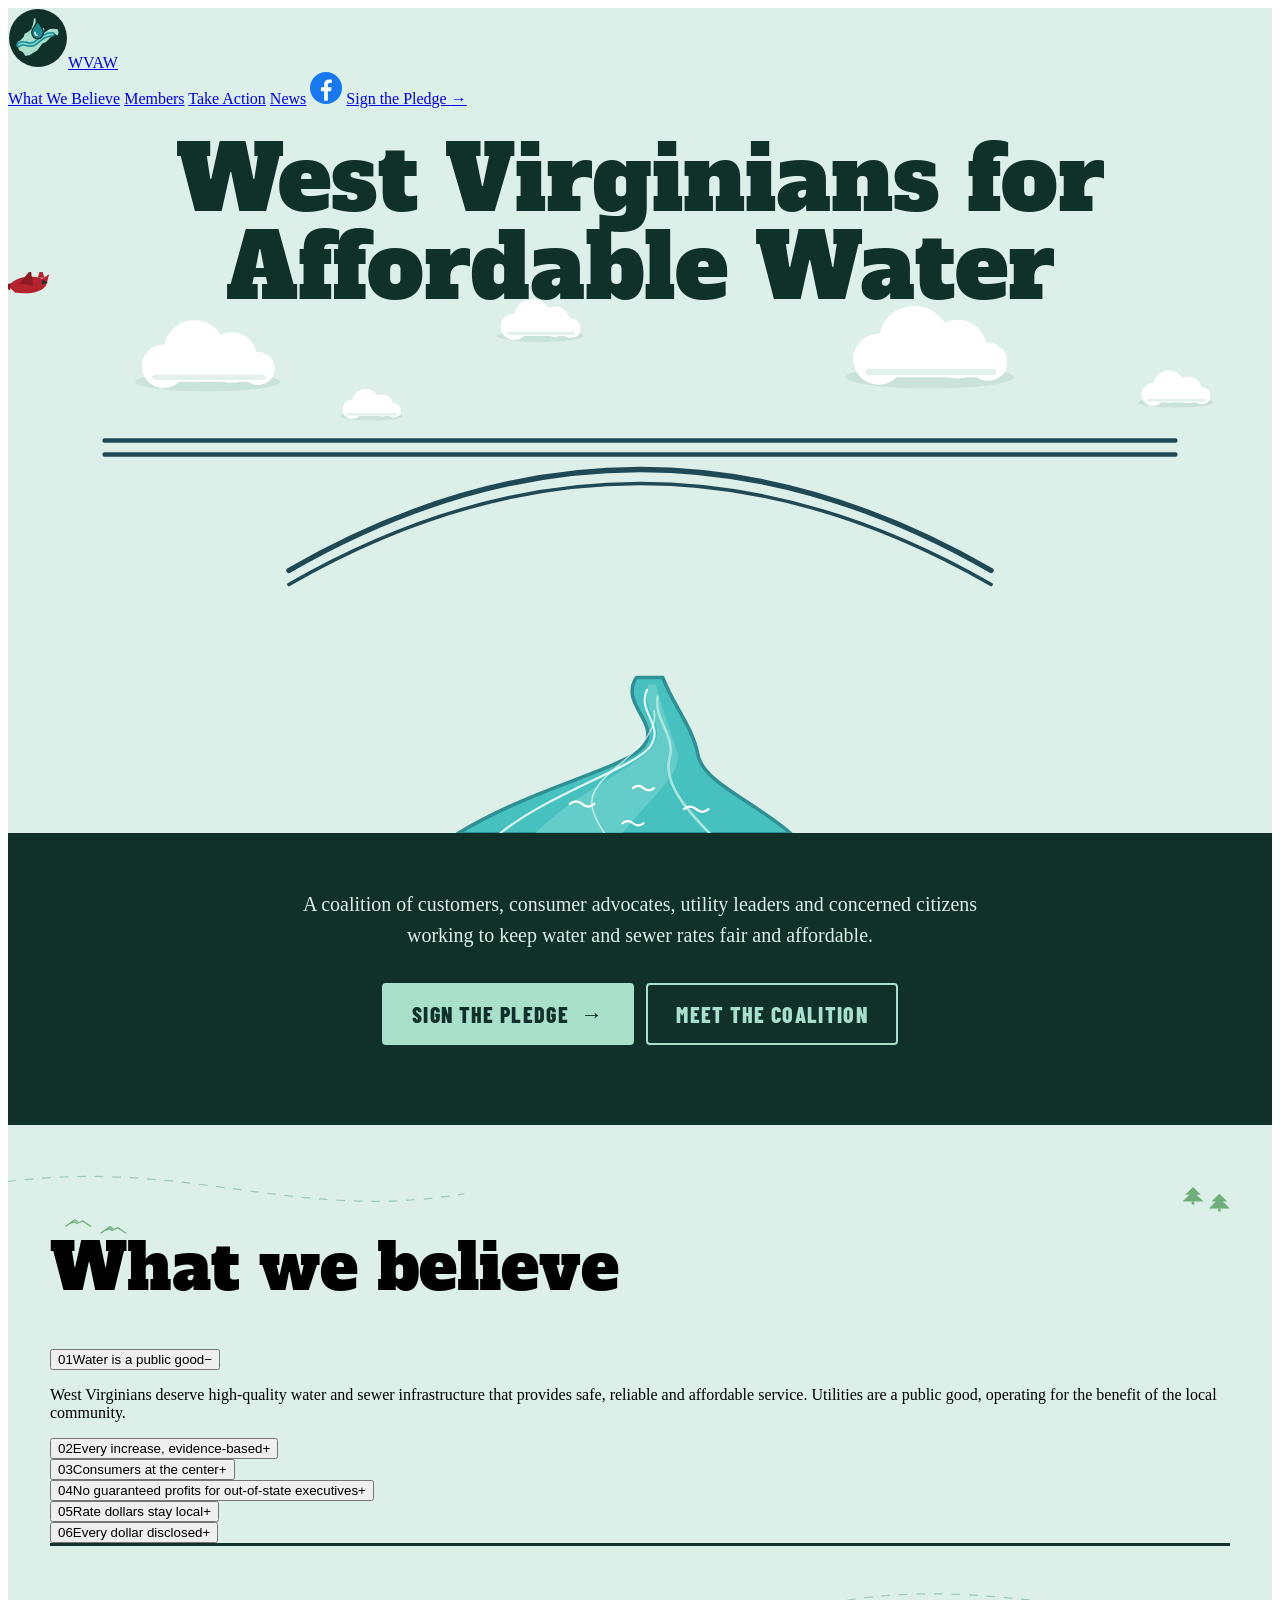
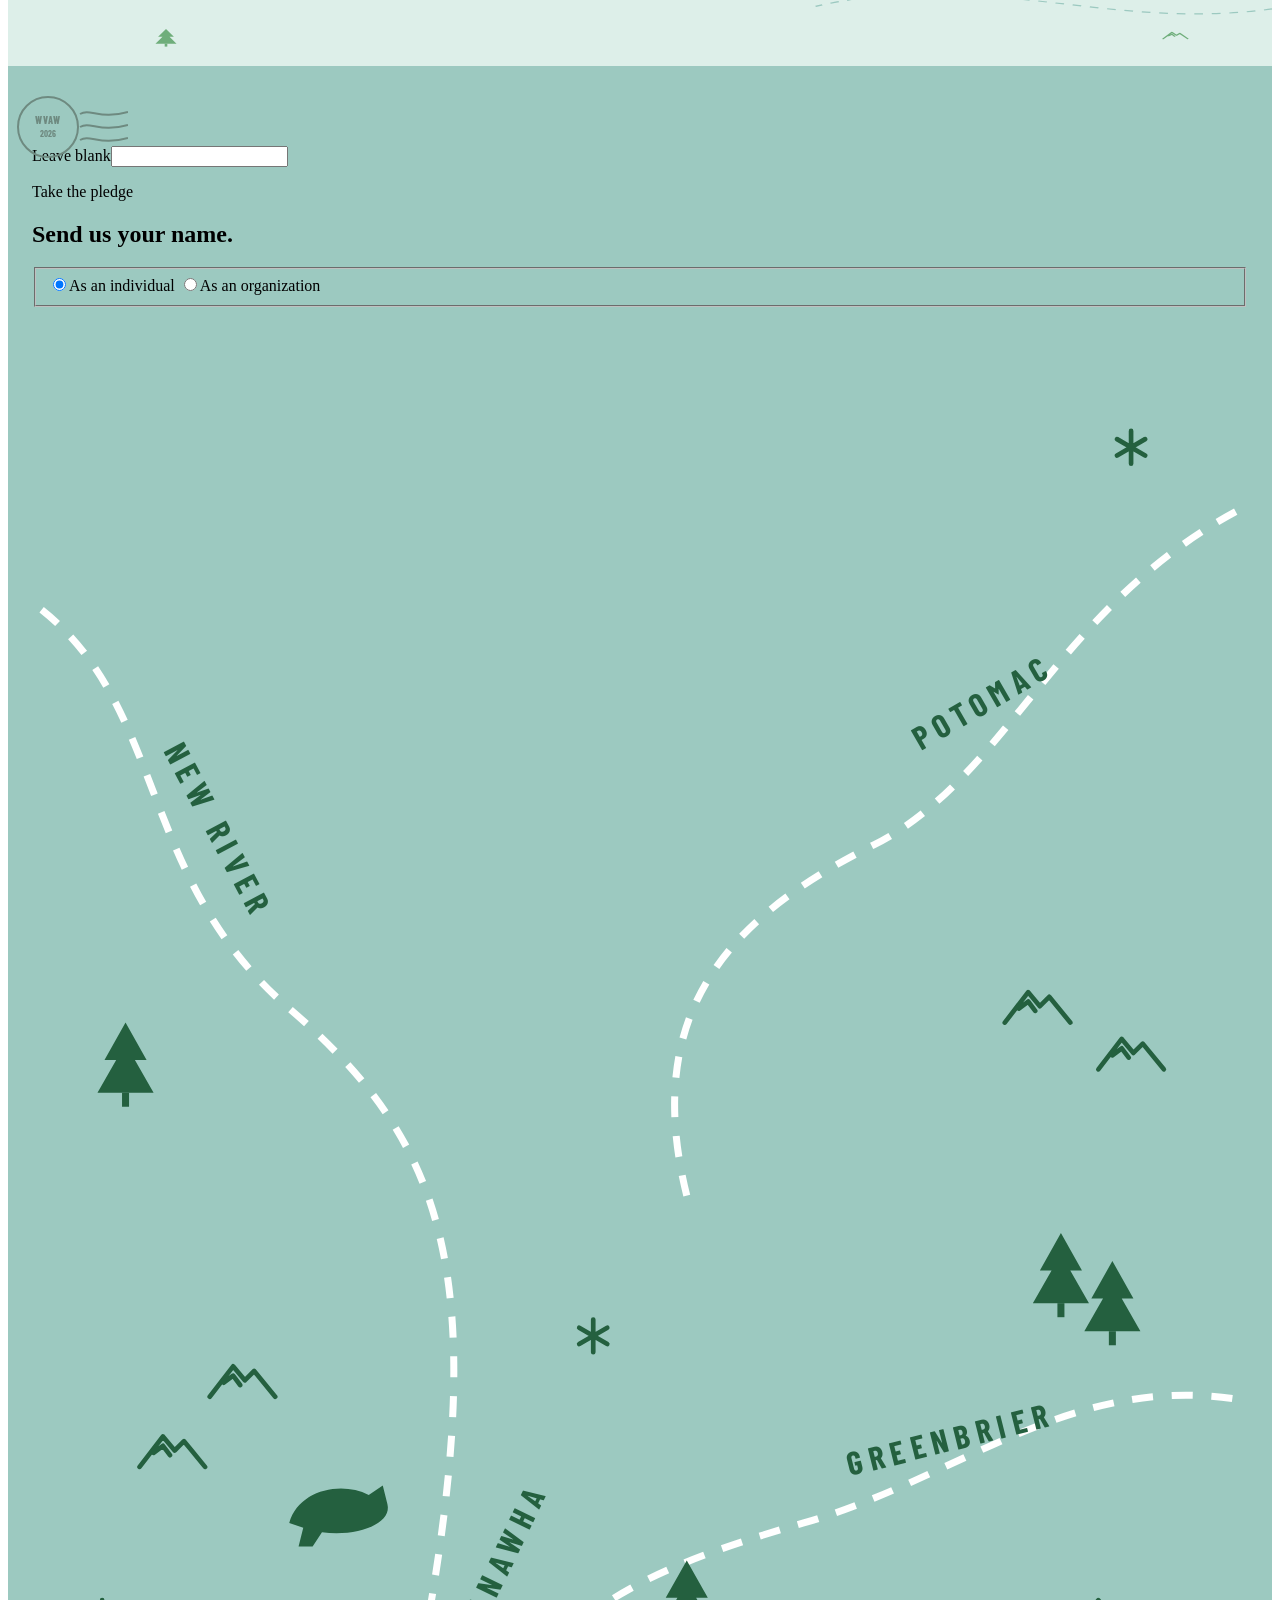
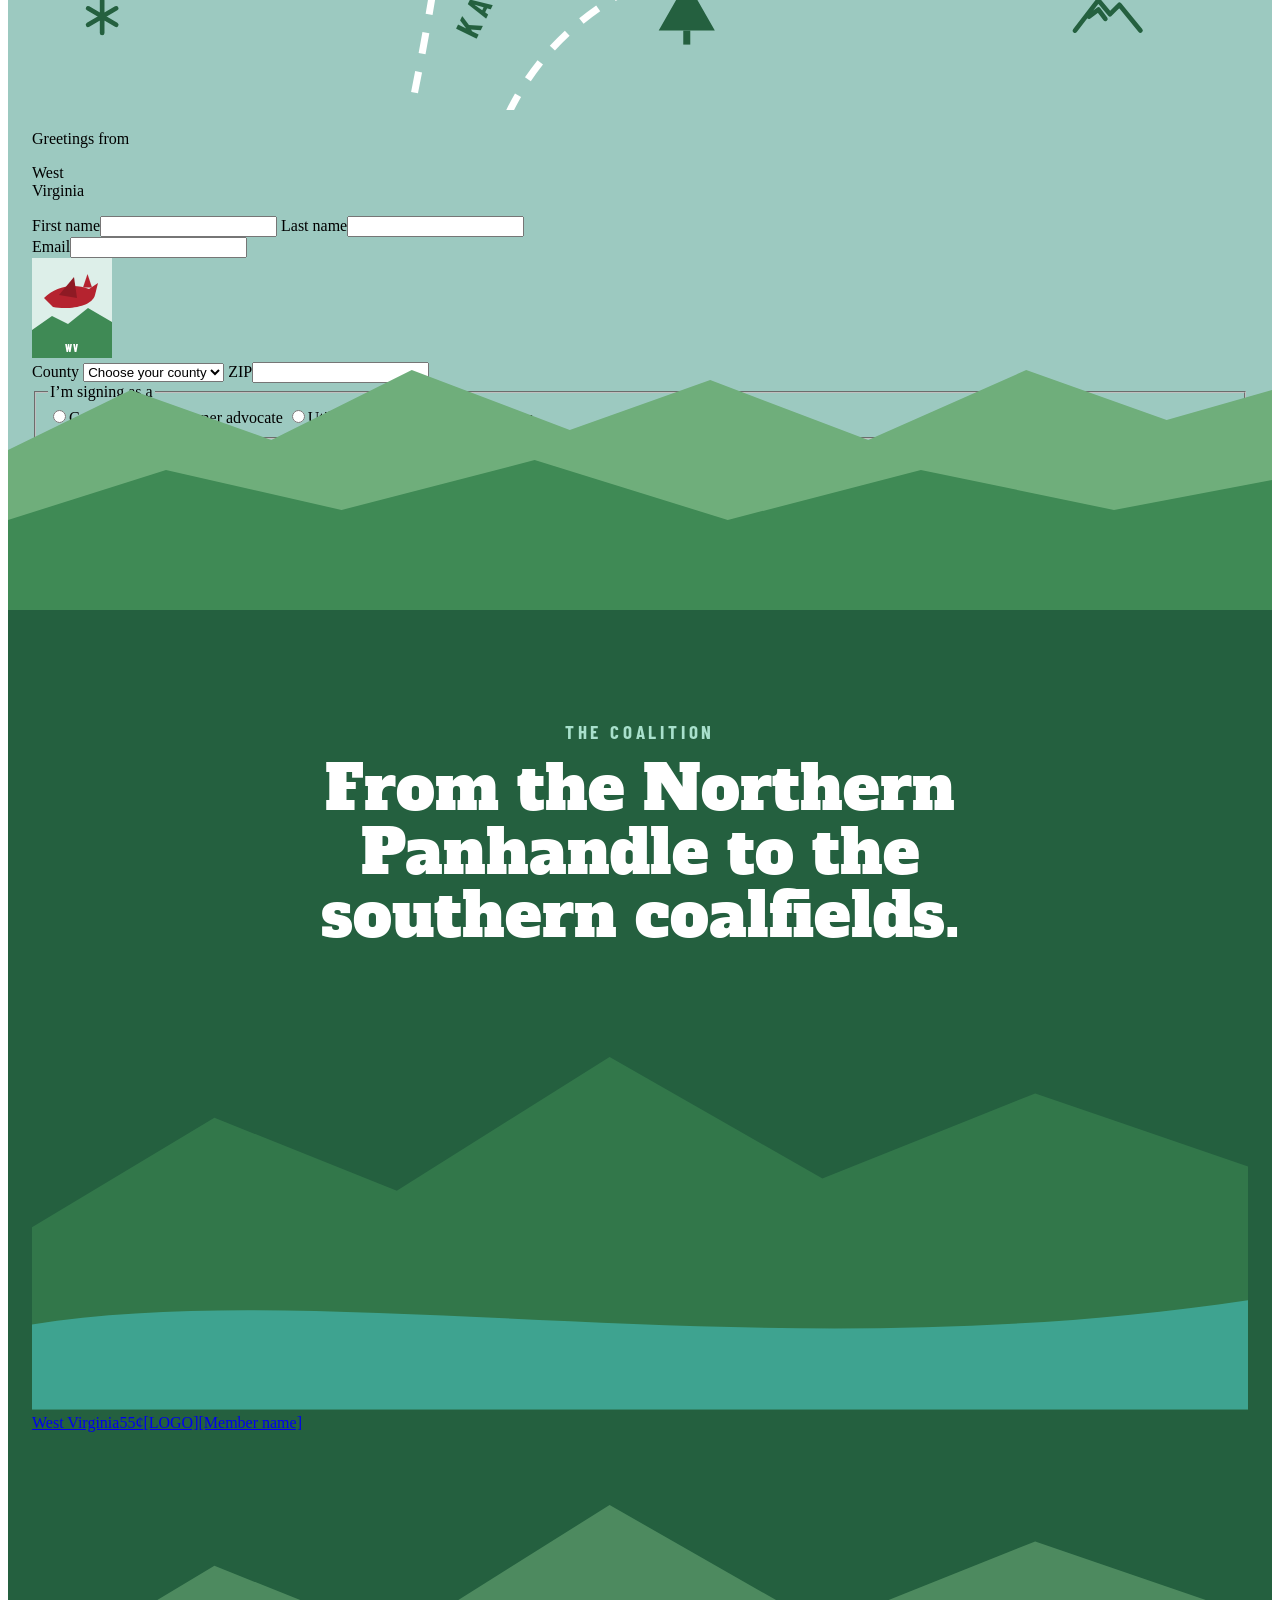
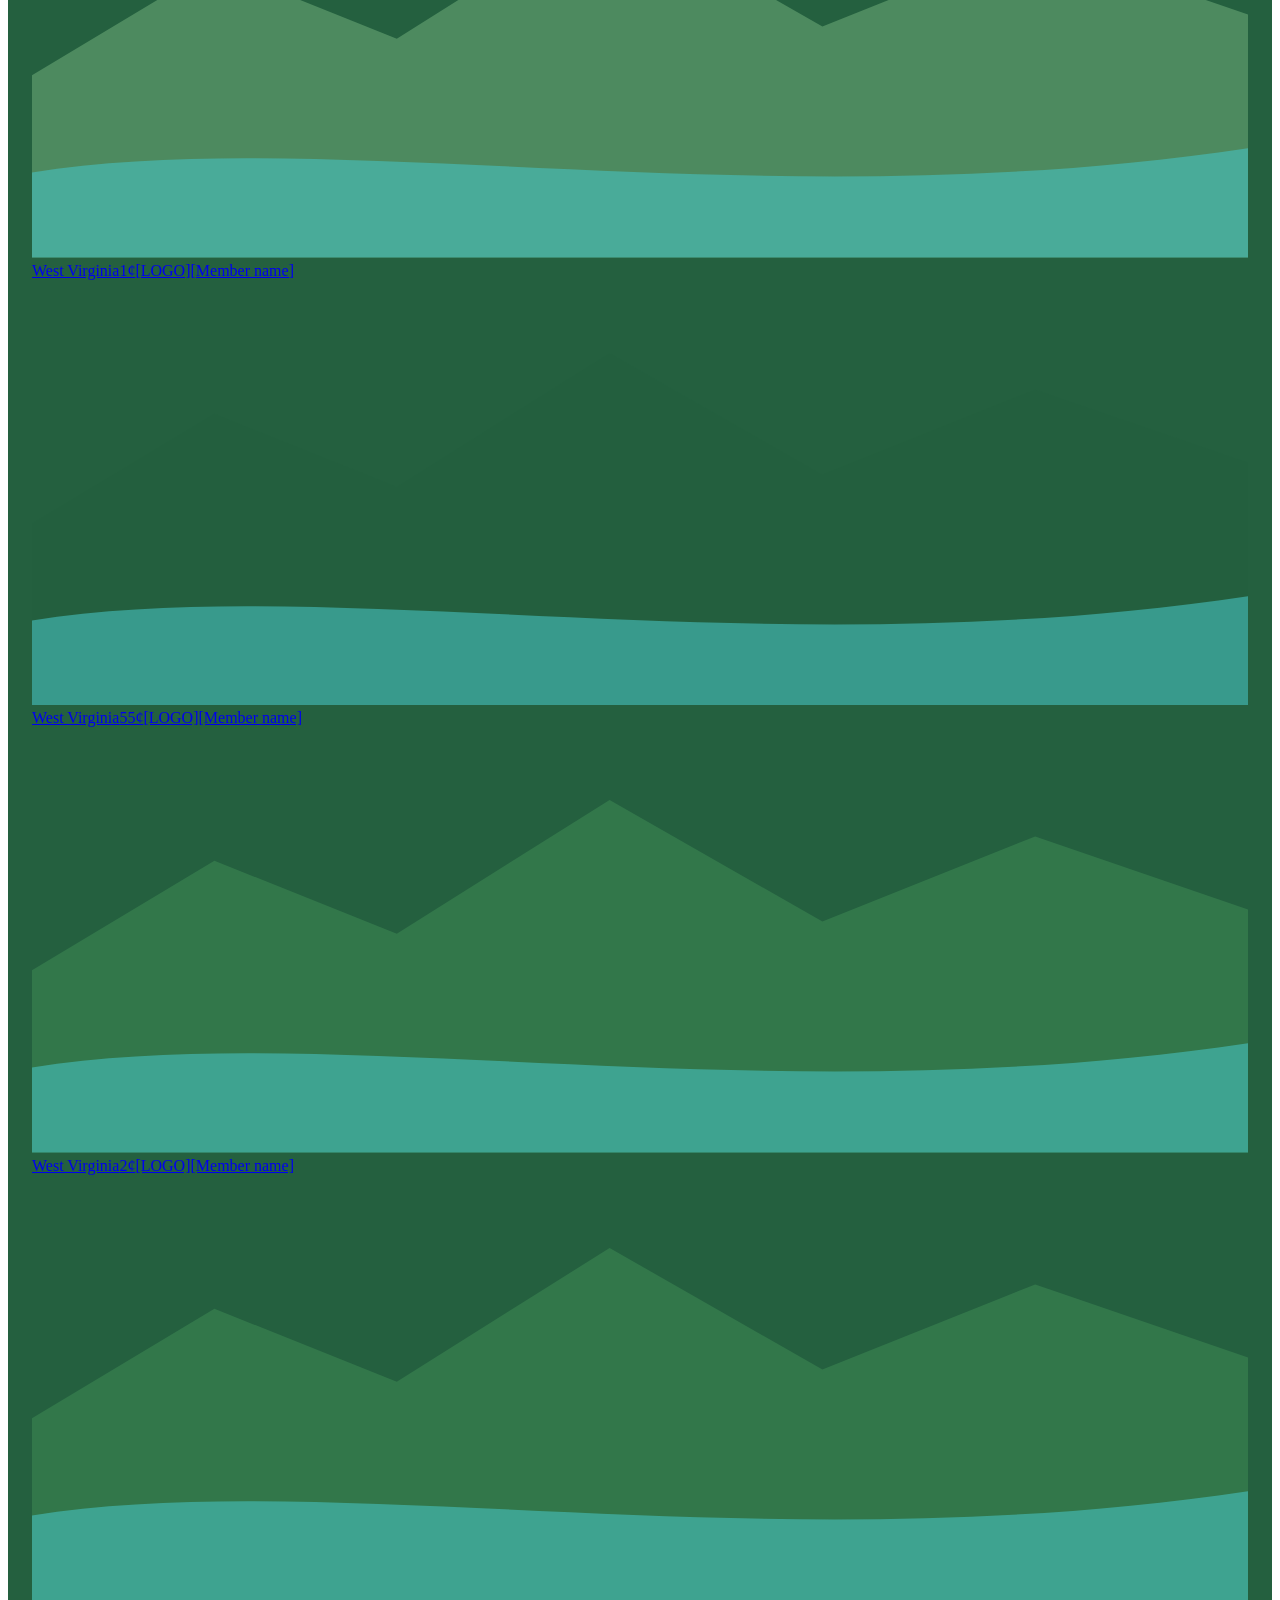
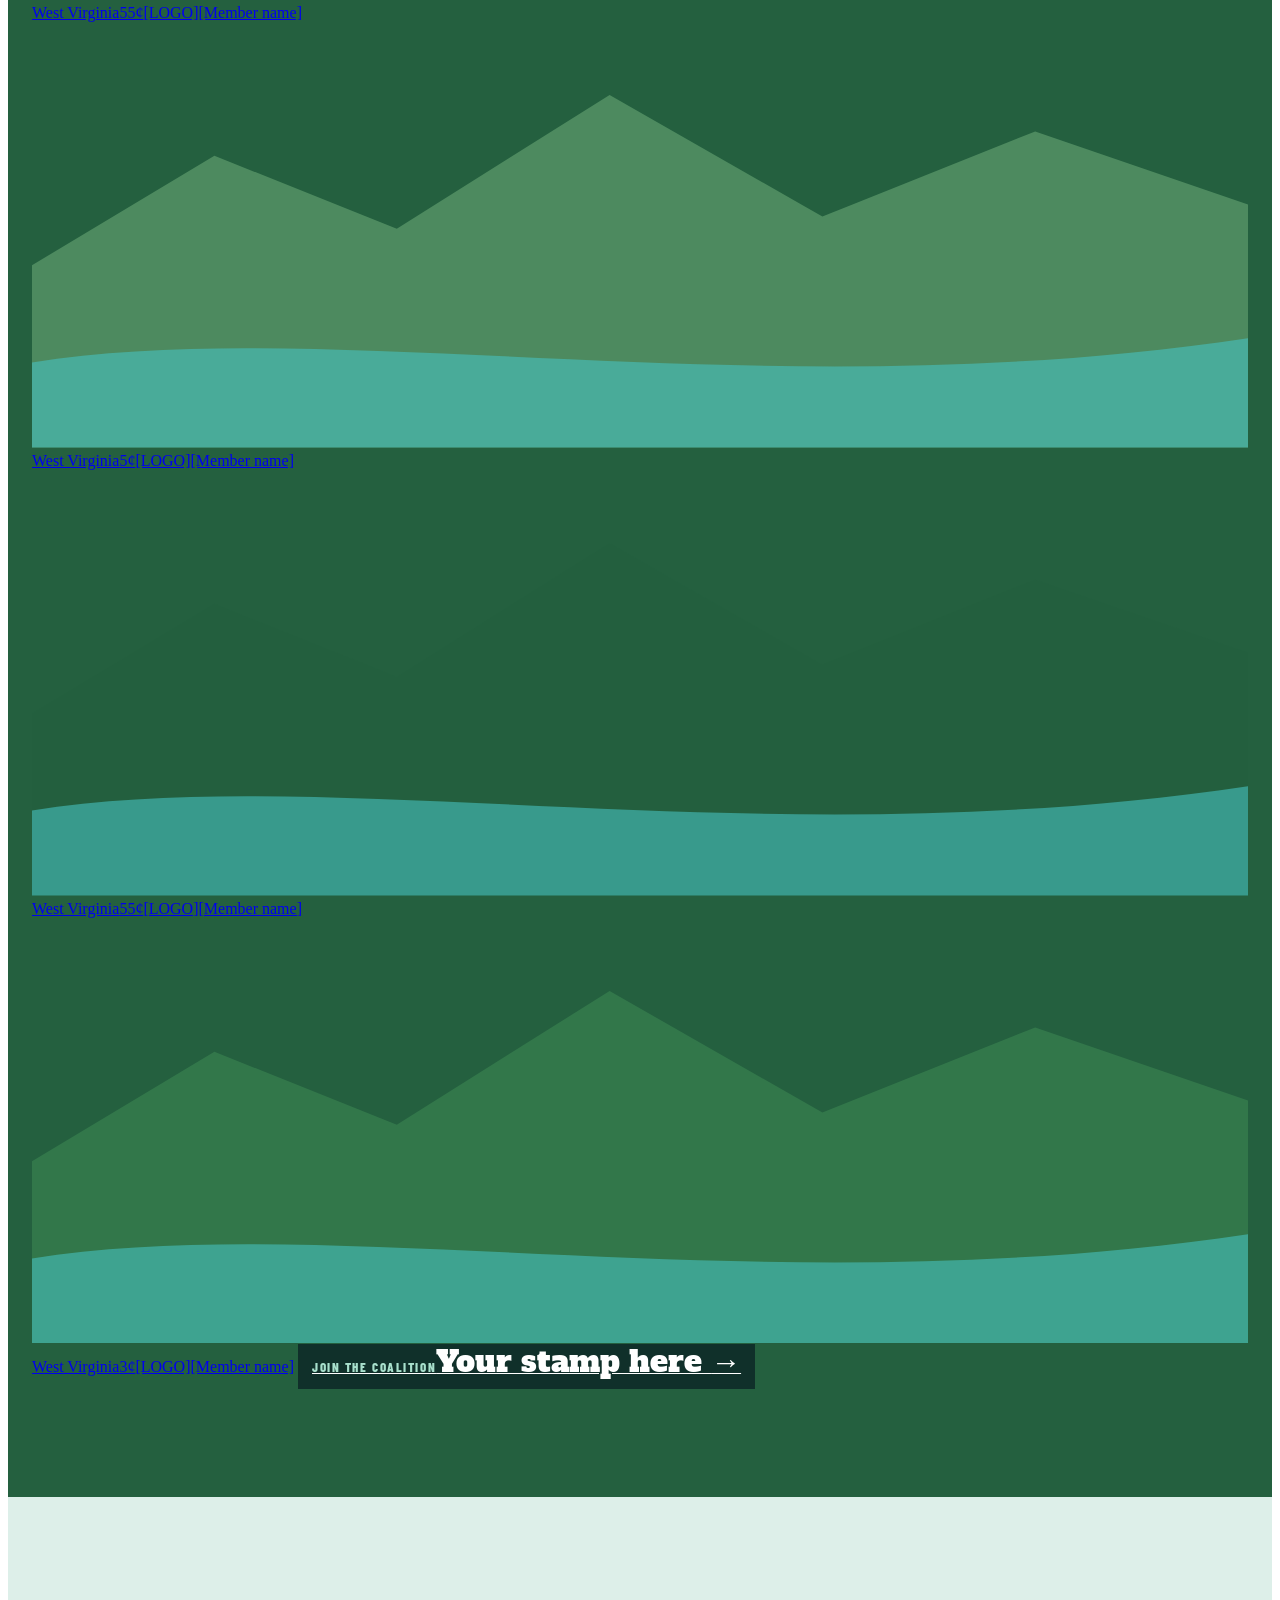
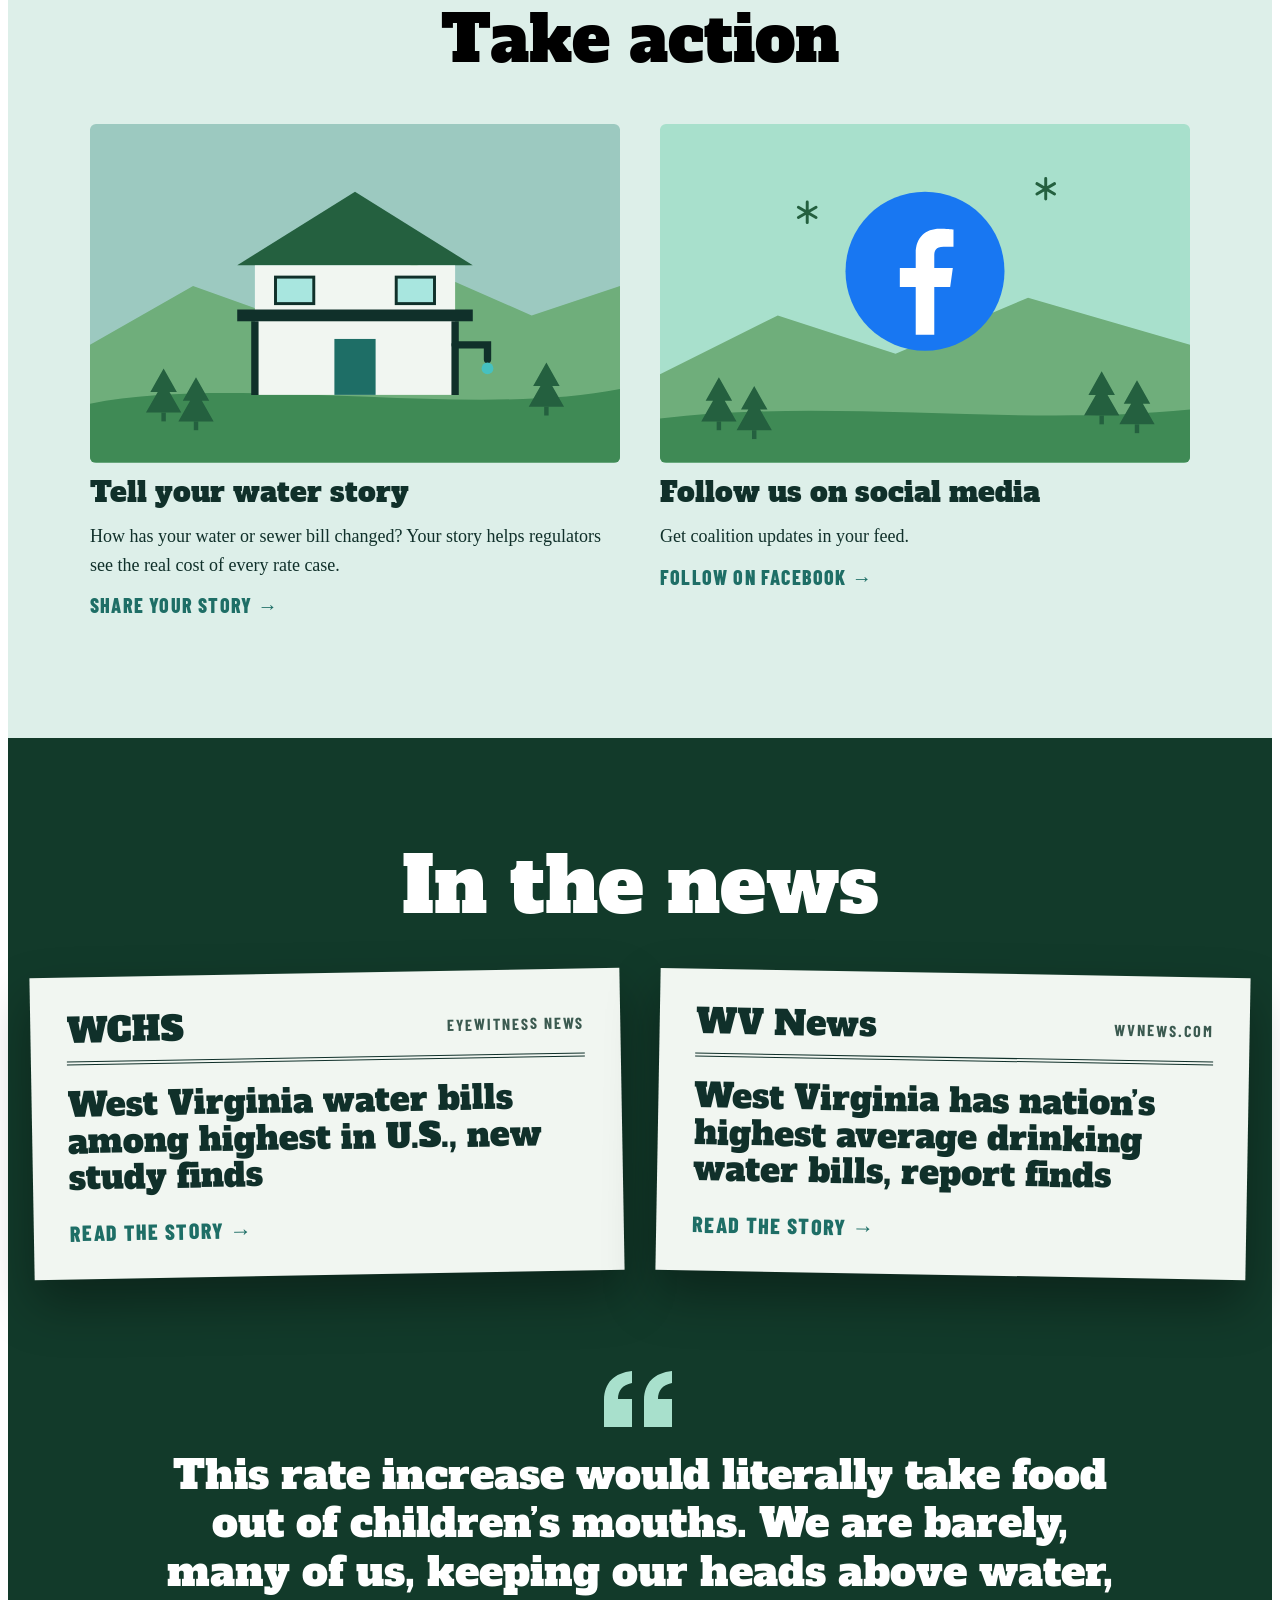
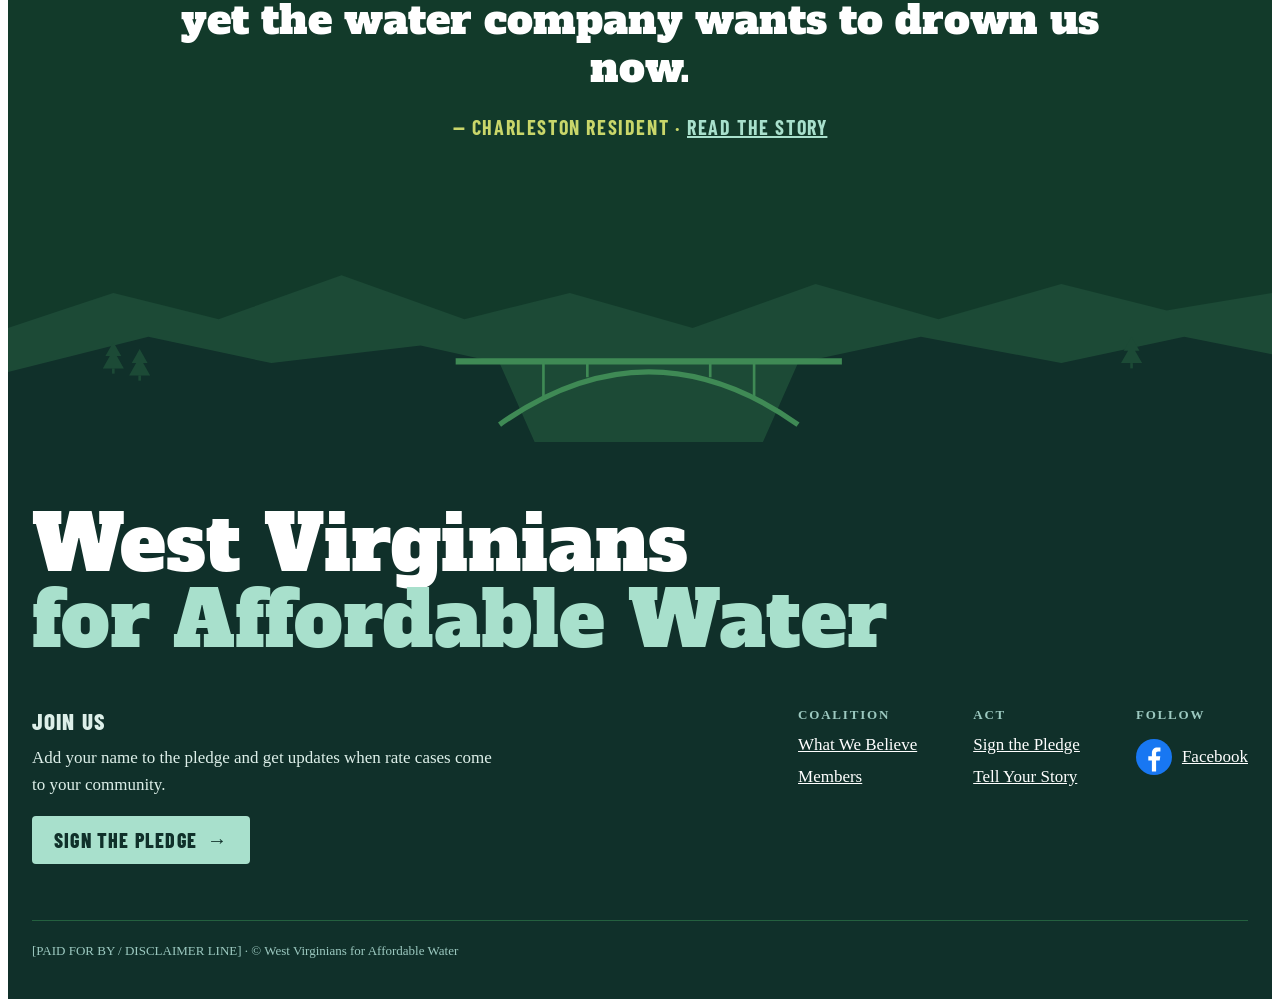
==== index.html @ 0689b42c "uploaded index file" ====
<!doctype html>
<html lang="en">
<head>
<meta charset="utf-8">
<meta name="viewport" content="width=device-width, initial-scale=1">
<title>West Virginians for Affordable Water</title>
<meta name="description" content="A coalition of customers, consumer advocates, utility leaders and concerned citizens working to keep water and sewer rates fair and affordable.">
<link rel="icon" href="favicon.svg" type="image/svg+xml">
<link rel="preconnect" href="https://fonts.googleapis.com">
<link rel="preconnect" href="https://fonts.gstatic.com" crossorigin>
<link rel="stylesheet" href="https://fonts.googleapis.com/css2?family=Alfa+Slab+One&family=Barlow+Condensed:wght@600;700;800&family=Barlow:wght@400;500;600;700&display=swap">
<link rel="stylesheet" href="styles.css">
</head>
<body>

<!-- Reusable drawings -->
<svg width="0" height="0" style="position:absolute" aria-hidden="true">
<defs>
<g id="pn"><path d="M0 -24 L-9 -8 H-4 L-12 6 H12 L4 -8 H9 Z"/><rect x="-1.5" y="6" width="3" height="6"/></g>
<path id="mt" d="M-14 6 L-4 -7 L1 -1 L5 -5 L14 6 M-8 0 L-4 -3 L-1 1" fill="none" stroke-width="2" stroke-linecap="round" stroke-linejoin="round"/>
<path id="ast" d="M0 -7 V7 M-6 -3.5 L6 3.5 M-6 3.5 L6 -3.5" fill="none" stroke-width="2" stroke-linecap="round"/>
<g id="cl"><ellipse cx="62" cy="44" rx="66" ry="9" fill="#C9E3DA"/><circle cx="22" cy="30" r="20" fill="#fff"/><circle cx="50" cy="16" r="28" fill="#fff"/><circle cx="84" cy="22" r="23" fill="#fff"/><circle cx="108" cy="32" r="15" fill="#fff"/><rect x="4" y="28" width="118" height="16" rx="8" fill="#fff"/><path d="M14 40 H112" stroke="#E3F1EC" stroke-width="5" stroke-linecap="round"/></g>
<path id="wv" d="M31.9 0.8 L33.1 0.4 L33.1 18.8 L49.3 18.8 L49.3 29 L60.3 21.2 L66.8 20.4 L74.9 21.2 L76.6 26.8 L74.9 30.6 L67 25.2 L66 29.8 L58.7 38 L53.1 43.6 L46.6 46.2 L41.2 53.4 L36.5 59.6 L27.8 64.6 L22.2 68.4 L15.1 69.2 L10.6 62.4 L3.9 59.6 L0.5 49.8 L0.9 44.8 L7 41.2 L13.2 34.6 L14 29.6 L19.9 26.2 L27.5 20.8 L28.4 16.2 L30.8 9.6 Z"/>
<g id="fb"><circle cx="12" cy="12" r="12" fill="#1877F2"/><path d="M13.4 21.6v-7.2h2.4l.4-2.9h-2.8V9.7c0-.8.2-1.4 1.4-1.4h1.5V5.7c-.3 0-1.1-.1-2.1-.1-2.1 0-3.6 1.3-3.6 3.7v2.2H8.2v2.9h2.4v7.2z" fill="#fff"/></g>
<g id="logo"><circle cx="30" cy="30" r="29" fill="#10302A"/><g transform="translate(9.5 10.5) scale(0.53)"><use href="#wv" fill="#A8E0CC" stroke="#A8E0CC" stroke-width="2" stroke-linejoin="round"/><path d="M2 50 C 12 40, 22 56, 34 46 S 52 30, 66 30" fill="none" stroke="#1E8C93" stroke-width="9" stroke-linecap="round"/><path d="M2 50 C 12 40, 22 56, 34 46 S 52 30, 66 30" fill="none" stroke="#7FD6D1" stroke-width="3" stroke-linecap="round"/><path d="M38 6 C 38 6, 27 20, 27 27 a11 11 0 0 0 22 0 C 49 20, 38 6, 38 6 Z" fill="#1E8C93" stroke="#10302A" stroke-width="2.5"/><path d="M33 26 a5 5 0 0 0 4 6" fill="none" stroke="#fff" stroke-width="2.5" stroke-linecap="round"/></g></g>
</defs>
</svg>

<!-- NAV -->
<header style="background:#DDEFE9">
<div class="site-nav">
<a href="#top" class="brand"><svg width="60" height="60" viewBox="0 0 60 60" aria-hidden="true"><use href="#logo"/></svg><span>WVAW</span></a>
<nav aria-label="Main">
<a href="#principles">What We Believe</a>
<a href="#members">Members</a>
<a href="#action">Take Action</a>
<a href="#news">News</a>
<a href="https://www.facebook.com/YOUR-PAGE" target="_blank" rel="noopener" class="btn" aria-label="WVAW on Facebook" style="min-width:44px;justify-content:center"><svg width="32" height="32" viewBox="0 0 24 24" aria-hidden="true"><use href="#fb"/></svg></a>
<a href="#pledge" class="btn cta">Sign the Pledge <span class="arrow" aria-hidden="true">→</span></a>
</nav>
</div>
</header>

<main>
<!-- HERO -->
<section id="top" style="position:relative;overflow:hidden;background:#DDEFE9">
<div style="position:relative;z-index:2;padding:28px 24px 0;text-align:center">
<h1 style="margin:0 auto;font-family:'Alfa Slab One',serif;font-weight:400;font-size:clamp(44px,7vw,112px);line-height:.98;color:#10302A;max-width:1220px">
<span class="mask"><span>West Virginians</span></span>
<span class="mask l2"><span>for Affordable Water</span></span>
</h1>
</div>
<svg id="hero-art" style="display:block;width:100%;height:auto;margin-top:-40px" viewBox="0 0 1440 640" preserveAspectRatio="xMidYMax slice" aria-hidden="true">
<g class="cloud"><use href="#cl" transform="translate(150 70) scale(1.25)"/><use href="#cl" transform="translate(560 40) scale(.75)"/></g>
<g class="cloud2"><use href="#cl" transform="translate(960 56) scale(1.45)"/><use href="#cl" transform="translate(1290 120) scale(.65)"/><use href="#cl" transform="translate(380 140) scale(.55)"/></g>
<g class="drift"><path data-path="ridgeFar1" fill="#BFDDD4"/></g>
<g class="drift2"><path data-path="ridgeFar2" fill="#9CC9C0"/><path data-path="treesFar" fill="#84B5A5"/></g>
<g fill="none" stroke="#1F4A55" stroke-linecap="round" stroke-linejoin="round">
<path class="bridge" pathLength="1" data-path="piers" stroke-width="7"/>
<path class="bridge" pathLength="1" d="M320 340 Q720 110 1120 340" stroke-width="6"/>
<path class="bridge" pathLength="1" d="M320 356 Q720 126 1120 356" stroke-width="4"/>
<path class="bridge" pathLength="1" data-path="lattice" stroke-width="2.5"/>
<path class="bridge" pathLength="1" data-path="verticals" stroke-width="3.5"/>
<path class="bridge" pathLength="1" d="M110 192 H1330 M110 208 H1330" stroke-width="5"/>
<path class="bridge" pathLength="1" data-path="deckTruss" stroke-width="2"/>
</g>
<path data-path="leftSun" fill="#A9C25A"/><path data-path="rightSun" fill="#A9C25A"/>
<path data-path="leftMid" fill="#6FAE7B"/><path data-path="rightMid" fill="#6FAE7B"/>
<path data-path="treesMid" fill="#4E9161"/>
<path d="M716 462 C 696 492, 744 514, 724 540 S 600 586, 512 640 L 892 640 C 852 604, 792 582, 786 550 S 758 494, 746 462 Z" fill="#46C1C0" stroke="#2E8F94" stroke-width="4" stroke-linejoin="round"/>
<path d="M730 470 C 718 494, 750 514, 736 538 S 650 590, 600 640 L 700 640 C 730 600, 770 572, 762 546 S 744 494, 738 470 Z" fill="#7FD6D1" opacity=".55"/>
<path class="flowline" pathLength="1" d="M728 476 C 716 500, 748 516, 732 540 S 620 592, 560 640" fill="none" stroke="#fff" stroke-width="2.5" stroke-linecap="round" opacity=".85"/>
<path class="flowline" pathLength="1" d="M740 484 C 736 510, 760 528, 754 552 S 760 600, 800 640" fill="none" stroke="#A8E6DF" stroke-width="3" stroke-linecap="round"/>
<path class="flowline" pathLength="1" d="M736 500 C 742 530, 700 556, 680 576 S 660 610, 680 640" fill="none" stroke="#fff" stroke-width="1.8" stroke-linecap="round" opacity=".6"/>
<path d="M640 606 q 7 -6 14 0 q 7 6 14 0 M712 588 q 6 -5 12 0 q 6 5 12 0 M770 612 q 7 -6 14 0 q 7 6 14 0 M700 628 q 6 -5 12 0 q 6 5 12 0" fill="none" stroke="#fff" stroke-width="2.5" stroke-linecap="round"/>
<path data-path="leftNear" fill="#3F8A55"/><path data-path="rightNear" fill="#3F8A55"/>
<path data-path="treesNear" fill="#2B6B45"/>
<path data-path="ledgeL" fill="#24603F"/><path data-path="ledgeR" fill="#24603F"/>
<path data-path="treesLedge" fill="#173F2C"/>
<g class="fly"><g transform="scale(1.3)">
<path d="M0 12 C 8 4, 20 2, 30 6 L36 2 L34 10 C 32 18, 16 20, 6 18 Z" fill="#B5232F"/>
<path d="M26 5 L29 -4 L32 5 Z" fill="#B5232F"/>
<path d="M30 7 L35 9 L30 11 Z" fill="#10302A"/>
<path d="M-8 12 L2 10 L2 16 Z" fill="#8E1A24"/>
<path class="flap" d="M10 10 L20 -2 L22 12 Z" fill="#8E1A24"/>
</g></g>
</svg>
<div style="background:#10302A;color:#DDEFE9;padding:56px 24px 80px">
<div style="max-width:1320px;margin:0 auto;text-align:center">
<p class="fade f2" style="margin:0 auto;font-size:20px;line-height:1.55;max-width:680px">A coalition of customers, consumer advocates, utility leaders and concerned citizens working to keep water and sewer rates fair and affordable.</p>
<div class="fade f3" style="margin-top:32px;display:flex;flex-wrap:wrap;gap:12px;justify-content:center">
<a href="#pledge" class="btn" style="background:#A8E0CC;color:#10302A;text-decoration:none;padding:0 30px;min-height:58px;display:inline-flex;align-items:center;gap:12px;border-radius:4px;font-family:'Barlow Condensed',sans-serif;font-weight:800;font-size:22px;text-transform:uppercase;letter-spacing:.06em">Sign the pledge <span class="arrow" aria-hidden="true">→</span></a>
<a href="#members" class="btn" style="border:2px solid #A8E0CC;color:#A8E0CC;text-decoration:none;padding:0 28px;min-height:58px;display:inline-flex;align-items:center;border-radius:4px;font-family:'Barlow Condensed',sans-serif;font-weight:800;font-size:22px;text-transform:uppercase;letter-spacing:.06em">Meet the coalition</a>
</div>
</div>
</div>
</section>

<!-- WHAT WE BELIEVE -->
<section id="principles" style="position:relative;overflow:hidden;background:#DDEFE9;padding:110px 24px 120px">
<svg style="position:absolute;inset:0;width:100%;height:100%;pointer-events:none" viewBox="0 0 1440 1100" preserveAspectRatio="none" aria-hidden="true">
<path d="M-20 120 C 200 60, 320 200, 520 140" fill="none" stroke="#9CC9C0" stroke-width="2.5" stroke-dasharray="10 10"/>
<path d="M1460 980 C 1260 1040, 1120 900, 920 980" fill="none" stroke="#9CC9C0" stroke-width="2.5" stroke-dasharray="10 10"/>
<use href="#mt" x="80" y="200" stroke="#6FAE7B"/><use href="#mt" x="120" y="214" stroke="#6FAE7B"/><use href="#pn" x="1350" y="150" fill="#6FAE7B"/><use href="#pn" x="1380" y="164" fill="#6FAE7B"/><use href="#mt" x="1330" y="1040" stroke="#6FAE7B"/><use href="#pn" x="180" y="1050" fill="#6FAE7B"/>
</svg>
<div style="position:relative;max-width:1180px;margin:0 auto">
<h2 style="margin:0 0 48px;font-family:'Alfa Slab One',serif;font-weight:400;font-size:clamp(40px,5vw,72px);line-height:1.02">What we believe</h2>
<div style="border-bottom:3px solid #10302A">
<div class="pr-row"><button type="button" class="row pr-btn" aria-expanded="true" aria-controls="pr1"><span class="pr-n">01</span><span class="pr-title">Water is a public good</span><span class="pr-sign" aria-hidden="true">−</span></button>
<div class="pr-body panel" id="pr1"><p>West Virginians deserve high-quality water and sewer infrastructure that provides safe, reliable and affordable service. Utilities are a public good, operating for the benefit of the local community.</p></div></div>
<div class="pr-row"><button type="button" class="row pr-btn" aria-expanded="false" aria-controls="pr2"><span class="pr-n">02</span><span class="pr-title">Every increase, evidence-based</span><span class="pr-sign" aria-hidden="true">+</span></button>
<div class="pr-body panel" id="pr2" hidden><p>Rates for water and sewer services must rise over time to allow for infrastructure investment and operational cost increases. Every rate increase should be evidence-based, balancing the need of the utility with the financial burden it places on the consumer.</p></div></div>
<div class="pr-row"><button type="button" class="row pr-btn" aria-expanded="false" aria-controls="pr3"><span class="pr-n">03</span><span class="pr-title">Consumers at the center</span><span class="pr-sign" aria-hidden="true">+</span></button>
<div class="pr-body panel" id="pr3" hidden><p>When rates are set with the consumer in mind, rates are fair even as they increase. Every rate adjustment should center on the immediate cost and long-term benefit to the consumer.</p></div></div>
<div class="pr-row"><button type="button" class="row pr-btn" aria-expanded="false" aria-controls="pr4"><span class="pr-n">04</span><span class="pr-title">No guaranteed profits for out-of-state executives</span><span class="pr-sign" aria-hidden="true">+</span></button>
<div class="pr-body panel" id="pr4" hidden><p>When consumer rates are set based on a guaranteed profit margin for private industry, every West Virginian pays the price. Customers already stretching to pay their water and sewer bills should not be asked to line the pockets of out-of-state corporate executives.</p></div></div>
<div class="pr-row"><button type="button" class="row pr-btn" aria-expanded="false" aria-controls="pr5"><span class="pr-n">05</span><span class="pr-title">Rate dollars stay local</span><span class="pr-sign" aria-hidden="true">+</span></button>
<div class="pr-body panel" id="pr5" hidden><p>We believe that rate payers should benefit directly every time their rates increase. Rate increases should be spent in the local community, where customers can see exactly how their money is being used.</p></div></div>
<div class="pr-row"><button type="button" class="row pr-btn" aria-expanded="false" aria-controls="pr6"><span class="pr-n">06</span><span class="pr-title">Every dollar disclosed</span><span class="pr-sign" aria-hidden="true">+</span></button>
<div class="pr-body panel" id="pr6" hidden><p>Utilities should disclose where and how their rate increases are being spent clearly and transparently so rate payers know where their money is going. Customers deserve to know how every dollar they pay in rates is being spent.</p></div></div>
</div>
</div>
</section>

<!-- PLEDGE: postcard form → Jotform 262956153235056 -->
<section id="pledge" style="position:relative;overflow:hidden;background:#9CC9C0;padding:80px 24px 130px">
<svg style="position:absolute;left:0;bottom:0;width:100%;height:300px" viewBox="0 0 1440 300" preserveAspectRatio="none" aria-hidden="true"><path d="M0 140 L140 80 L300 130 L460 60 L640 120 L800 70 L980 130 L1160 60 L1320 110 L1440 80 V300 H0 Z" fill="#6FAE7B"/><path d="M0 210 L180 160 L380 200 L600 150 L820 210 L1040 160 L1260 200 L1440 170 V300 H0 Z" fill="#3F8A55"/></svg>
<form class="wvaw-pledge" id="wvaw-pledge" action="https://submit.jotform.com/submit/262956153235056" method="post" enctype="multipart/form-data" accept-charset="utf-8" autocomplete="on">
  <input type="hidden" name="formID" value="262956153235056">
  <input type="hidden" name="simple_spc" value="262956153235056-262956153235056">
  <input type="hidden" name="submitSource" value="form">
  <input type="hidden" name="q16_q16_textbox14" value="website-postcard">
  <input type="hidden" name="q17_q17_dropdown15" value="Pending">
  <div class="hp" aria-hidden="true"><label>Leave blank<input type="text" name="website" value="" tabindex="-1" autocomplete="off"></label></div>

  <div class="wv-head">
    <p class="wv-eyebrow">Take the pledge</p>
    <h2>Send us your name.</h2>
    <fieldset class="wv-tabs" aria-label="Who is signing">
      <input type="radio" id="wv-t-ind" name="q2_q2_radio0" value="Individual" checked><label for="wv-t-ind">As an individual</label>
      <input type="radio" id="wv-t-org" name="q2_q2_radio0" value="Organization"><label for="wv-t-org">As an organization</label>
    </fieldset>
  </div>

  <div class="wv-card">
    <div class="wv-front" aria-hidden="true">
      <svg viewBox="0 0 520 600" preserveAspectRatio="xMidYMid slice">
        <g fill="none" stroke="#fff" stroke-width="3" stroke-dasharray="9 8"><path d="M-10 120 C 60 160, 40 240, 110 300 S 200 420, 160 610"/><path d="M530 80 C 440 120, 420 200, 360 230 S 260 300, 280 380"/><path d="M530 470 C 450 450, 400 500, 330 520 S 220 560, 200 610"/></g>
        <g font-family="Barlow Condensed, sans-serif" font-weight="700" font-size="14" letter-spacing="3" fill="#24603F"><text x="56" y="190" transform="rotate(62 56 190)">NEW RIVER</text><text x="380" y="190" transform="rotate(-30 380 190)">POTOMAC</text><text x="350" y="500" transform="rotate(-14 350 500)">GREENBRIER</text><text x="190" y="570" transform="rotate(-64 190 570)">KANAWHA</text></g>
        <use href="#mt" x="430" y="300" stroke="#24603F"/><use href="#mt" x="470" y="320" stroke="#24603F"/><use href="#mt" x="90" y="460" stroke="#24603F"/><use href="#mt" x="60" y="490" stroke="#24603F"/><use href="#mt" x="460" y="560" stroke="#24603F"/>
        <use href="#pn" x="440" y="420" fill="#24603F"/><use href="#pn" x="462" y="432" fill="#24603F"/><use href="#pn" x="40" y="330" fill="#24603F"/><use href="#pn" x="280" y="560" fill="#24603F"/>
        <g class="twinkle"><use href="#ast" x="470" y="60" stroke="#24603F"/></g><g class="twinkle"><use href="#ast" x="240" y="440" stroke="#24603F"/></g><g class="twinkle"><use href="#ast" x="30" y="560" stroke="#24603F"/></g>
        <path d="M110 520 C 114 506, 132 502, 144 508 L150 504 L152 512 C 154 520, 140 526, 124 524 L120 530 H114 L116 522 Z" fill="#24603F"/>
      </svg>
      <div class="wv-front-text"><p class="wv-greet">Greetings from</p><p class="wv-wv">West<span style="display:block">Virginia</span></p></div>
    </div>

    <div class="wv-back">
      <!-- Individual -->
      <div class="wv-ind">
        <div class="wv-top">
          <div class="wv-top-fields">
            <div class="wv-row2">
              <label class="wv-field">First name<input type="text" name="q3_q3_fullname1[first]" autocomplete="given-name" required></label>
              <label class="wv-field">Last name<input type="text" name="q3_q3_fullname1[last]" autocomplete="family-name" required></label>
            </div>
            <label class="wv-field">Email<input type="email" name="q4_q4_email2" autocomplete="email" required></label>
          </div>
          <div class="wv-stampbox" aria-hidden="true">
            <svg style="position:absolute;left:0;top:26px" width="120" height="70" viewBox="0 0 120 70"><circle cx="40" cy="35" r="30" fill="none" stroke="#6E8A80" stroke-width="2"/><text x="40" y="32" text-anchor="middle" font-family="Barlow Condensed, sans-serif" font-weight="800" font-size="10" fill="#6E8A80" letter-spacing="1">WVAW</text><text x="40" y="45" text-anchor="middle" font-family="Barlow Condensed, sans-serif" font-weight="700" font-size="9" fill="#6E8A80">2026</text><path d="M72 22 C 82 16, 92 28, 120 20 M72 35 C 82 29, 92 41, 120 33 M72 48 C 82 42, 92 54, 120 46" fill="none" stroke="#6E8A80" stroke-width="2"/></svg>
            <div class="wv-stamp"><svg width="80" height="100" viewBox="0 0 80 100"><rect width="80" height="100" fill="#DDEFE9"/><path d="M0 72 L20 58 L36 66 L56 50 L80 64 V100 H0 Z" fill="#3F8A55"/><g transform="translate(12 22) scale(1.5)"><path d="M0 12 C 8 4, 20 2, 30 6 L36 2 L34 10 C 32 18, 16 20, 6 18 Z" fill="#B5232F"/><path d="M26 5 L29 -4 L32 5 Z" fill="#B5232F"/><path d="M10 10 L20 -2 L22 12 Z" fill="#8E1A24"/></g><text x="40" y="94" text-anchor="middle" font-family="Barlow Condensed, sans-serif" font-weight="800" font-size="10" fill="#fff" letter-spacing="1">WV</text></svg></div>
          </div>
        </div>
        <div class="wv-grid">
          <label class="wv-field">County
            <select name="q5_q5_dropdown3" required>
              <option value="">Choose your county</option>
              <option>Barbour</option><option>Berkeley</option><option>Boone</option><option>Braxton</option><option>Brooke</option><option>Cabell</option><option>Calhoun</option><option>Clay</option><option>Doddridge</option><option>Fayette</option><option>Gilmer</option><option>Grant</option><option>Greenbrier</option><option>Hampshire</option><option>Hancock</option><option>Hardy</option><option>Harrison</option><option>Jackson</option><option>Jefferson</option><option>Kanawha</option><option>Lewis</option><option>Lincoln</option><option>Logan</option><option>McDowell</option><option>Marion</option><option>Marshall</option><option>Mason</option><option>Mercer</option><option>Mineral</option><option>Mingo</option><option>Monongalia</option><option>Monroe</option><option>Morgan</option><option>Nicholas</option><option>Ohio</option><option>Pendleton</option><option>Pleasants</option><option>Pocahontas</option><option>Preston</option><option>Putnam</option><option>Raleigh</option><option>Randolph</option><option>Ritchie</option><option>Roane</option><option>Summers</option><option>Taylor</option><option>Tucker</option><option>Tyler</option><option>Upshur</option><option>Wayne</option><option>Webster</option><option>Wetzel</option><option>Wirt</option><option>Wood</option><option>Wyoming</option>
            </select>
          </label>
          <label class="wv-field">ZIP<input type="text" name="q6_q6_textbox4" inputmode="numeric" pattern="[0-9]{5}" maxlength="5" autocomplete="postal-code" required></label>
          <fieldset class="wv-span">
            <legend>I’m signing as a</legend>
            <div class="wv-pills">
              <input type="radio" id="wv-r1" name="q7_q7_radio5" value="Customer" required><label for="wv-r1">Customer</label>
              <input type="radio" id="wv-r2" name="q7_q7_radio5" value="Consumer advocate"><label for="wv-r2">Consumer advocate</label>
              <input type="radio" id="wv-r3" name="q7_q7_radio5" value="Utility leader"><label for="wv-r3">Utility leader</label>
              <input type="radio" id="wv-r4" name="q7_q7_radio5" value="Concerned citizen"><label for="wv-r4">Concerned citizen</label>
            </div>
          </fieldset>
          <label class="wv-check wv-span"><input type="checkbox" name="q8_q8_checkbox6[]" value="I stand with the WVAW principles and want updates when rate cases come to my community." checked>I stand with the WVAW principles and want updates when rate cases come to my community.</label>
        </div>
      </div>

      <!-- Organization -->
      <div class="wv-org" hidden>
        <div class="wv-top">
          <div class="wv-top-fields">
            <label class="wv-field">Organization name<input type="text" name="q9_q9_textbox7" autocomplete="organization" required></label>
            <label class="wv-field">Website<input type="url" name="q10_q10_textbox8" placeholder="https://"></label>
          </div>
          <div class="wv-stampbox" aria-hidden="true">
            <svg style="position:absolute;left:0;top:26px" width="120" height="70" viewBox="0 0 120 70"><circle cx="40" cy="35" r="30" fill="none" stroke="#6E8A80" stroke-width="2"/><text x="40" y="32" text-anchor="middle" font-family="Barlow Condensed, sans-serif" font-weight="800" font-size="10" fill="#6E8A80" letter-spacing="1">WVAW</text><text x="40" y="45" text-anchor="middle" font-family="Barlow Condensed, sans-serif" font-weight="700" font-size="9" fill="#6E8A80">2026</text><path d="M72 22 C 82 16, 92 28, 120 20 M72 35 C 82 29, 92 41, 120 33 M72 48 C 82 42, 92 54, 120 46" fill="none" stroke="#6E8A80" stroke-width="2"/></svg>
            <div class="wv-stamp"><svg width="80" height="100" viewBox="0 0 80 100"><rect width="80" height="100" fill="#DDEFE9"/><path d="M0 72 L20 58 L36 66 L56 50 L80 64 V100 H0 Z" fill="#3F8A55"/><g transform="translate(12 22) scale(1.5)"><path d="M0 12 C 8 4, 20 2, 30 6 L36 2 L34 10 C 32 18, 16 20, 6 18 Z" fill="#B5232F"/><path d="M26 5 L29 -4 L32 5 Z" fill="#B5232F"/><path d="M10 10 L20 -2 L22 12 Z" fill="#8E1A24"/></g><text x="40" y="94" text-anchor="middle" font-family="Barlow Condensed, sans-serif" font-weight="800" font-size="10" fill="#fff" letter-spacing="1">WV</text></svg></div>
          </div>
        </div>
        <div class="wv-grid">
          <label class="wv-field wv-span">Type
            <select name="q11_q11_dropdown9" required>
              <option value="">Choose one</option>
              <option>Consumer advocate</option><option>Public or municipal utility</option><option>Public service district</option><option>Community or faith group</option><option>Local business</option><option>Local government</option>
            </select>
          </label>
          <div class="wv-span wv-row2">
            <label class="wv-field">Contact first name<input type="text" name="q12_q12_fullname10[first]" autocomplete="given-name" required></label>
            <label class="wv-field">Contact last name<input type="text" name="q12_q12_fullname10[last]" autocomplete="family-name" required></label>
          </div>
          <label class="wv-field wv-span">Contact email<input type="email" name="q13_q13_email11" autocomplete="email" required></label>
          <label class="wv-upload wv-span">
            <svg width="32" height="32" viewBox="0 0 32 32" aria-hidden="true"><path d="M16 22V6M9 13l7-7 7 7M5 27h22" fill="none" stroke="#1E6E66" stroke-width="2.5" stroke-linecap="round" stroke-linejoin="round"/></svg>
            <span><strong class="wv-upload-title">Upload your logo for the member wall</strong>PNG or SVG, transparent background preferred</span>
            <input type="file" name="q14_q14_fileupload12[]" accept=".png,.svg,image/png,image/svg+xml">
          </label>
          <label class="wv-check wv-span"><input type="checkbox" name="q15_q15_checkbox13[]" value="Our organization endorses the WVAW principles and agrees to be listed as a coalition member." required>Our organization endorses the WVAW principles and agrees to be listed as a coalition member.</label>
        </div>
      </div>

      <button type="submit" class="wv-submit"><span class="wv-submit-label">Send my pledge</span> <span aria-hidden="true">→</span></button>
    </div>
  </div>
</form>
</section>

<!-- MEMBERS: postage stamps -->
<section id="members" style="background:#24603F;color:#fff;padding:110px 24px 120px">
<div style="max-width:1320px;margin:0 auto">
<div style="text-align:center;max-width:860px;margin:0 auto 36px">
<p style="margin:0 0 14px;font-family:'Barlow Condensed',sans-serif;font-size:19px;font-weight:700;letter-spacing:.2em;text-transform:uppercase;color:#A8E0CC">The coalition</p>
<h2 style="margin:0;font-family:'Alfa Slab One',serif;font-weight:400;font-size:clamp(38px,4.8vw,68px);line-height:1.04">From the Northern Panhandle to the southern coalfields.</h2>
</div>
<!-- To add a member: copy one stamp, put the logo file in /logos and swap [LOGO] for
     <img src="logos/name.png" alt="Member name">, then replace [Member name]. -->
<div class="stamps">
<a href="#" class="stampt" style="--bg:#A8E0CC;--ridge:#3F8A55;--rot:-2deg"><span class="st-in"><svg class="st-scene" viewBox="0 0 200 70" preserveAspectRatio="none" aria-hidden="true"><path d="M0 40 L30 22 L60 34 L95 12 L130 32 L165 18 L200 30 V70 H0 Z" style="fill:var(--ridge)" opacity=".55"/><path d="M0 56 C 50 48, 120 64, 200 52 V70 H0 Z" fill="#46C1C0" opacity=".6"/></svg><span class="st-top"><span>West Virginia</span><span class="st-denom">55¢</span></span><span class="st-logo">[LOGO]</span><span class="st-name">[Member name]</span></span></a>
<a href="#" class="stampt" style="--bg:#DDEFE9;--ridge:#6FAE7B;--rot:1.5deg"><span class="st-in"><svg class="st-scene" viewBox="0 0 200 70" preserveAspectRatio="none" aria-hidden="true"><path d="M0 40 L30 22 L60 34 L95 12 L130 32 L165 18 L200 30 V70 H0 Z" style="fill:var(--ridge)" opacity=".55"/><path d="M0 56 C 50 48, 120 64, 200 52 V70 H0 Z" fill="#46C1C0" opacity=".6"/></svg><span class="st-top"><span>West Virginia</span><span class="st-denom">1¢</span></span><span class="st-logo">[LOGO]</span><span class="st-name">[Member name]</span></span></a>
<a href="#" class="stampt" style="--bg:#BFDDD4;--ridge:#24603F;--rot:-1deg"><span class="st-in"><svg class="st-scene" viewBox="0 0 200 70" preserveAspectRatio="none" aria-hidden="true"><path d="M0 40 L30 22 L60 34 L95 12 L130 32 L165 18 L200 30 V70 H0 Z" style="fill:var(--ridge)" opacity=".55"/><path d="M0 56 C 50 48, 120 64, 200 52 V70 H0 Z" fill="#46C1C0" opacity=".6"/></svg><span class="st-top"><span>West Virginia</span><span class="st-denom">55¢</span></span><span class="st-logo">[LOGO]</span><span class="st-name">[Member name]</span></span></a>
<a href="#" class="stampt" style="--bg:#9CC9C0;--ridge:#3F8A55;--rot:2deg"><span class="st-in"><svg class="st-scene" viewBox="0 0 200 70" preserveAspectRatio="none" aria-hidden="true"><path d="M0 40 L30 22 L60 34 L95 12 L130 32 L165 18 L200 30 V70 H0 Z" style="fill:var(--ridge)" opacity=".55"/><path d="M0 56 C 50 48, 120 64, 200 52 V70 H0 Z" fill="#46C1C0" opacity=".6"/></svg><span class="st-top"><span>West Virginia</span><span class="st-denom">2¢</span></span><span class="st-logo">[LOGO]</span><span class="st-name">[Member name]</span></span></a>
<a href="#" class="stampt" style="--bg:#A8E0CC;--ridge:#3F8A55;--rot:-1.5deg"><span class="st-in"><svg class="st-scene" viewBox="0 0 200 70" preserveAspectRatio="none" aria-hidden="true"><path d="M0 40 L30 22 L60 34 L95 12 L130 32 L165 18 L200 30 V70 H0 Z" style="fill:var(--ridge)" opacity=".55"/><path d="M0 56 C 50 48, 120 64, 200 52 V70 H0 Z" fill="#46C1C0" opacity=".6"/></svg><span class="st-top"><span>West Virginia</span><span class="st-denom">55¢</span></span><span class="st-logo">[LOGO]</span><span class="st-name">[Member name]</span></span></a>
<a href="#" class="stampt" style="--bg:#DDEFE9;--ridge:#6FAE7B;--rot:1deg"><span class="st-in"><svg class="st-scene" viewBox="0 0 200 70" preserveAspectRatio="none" aria-hidden="true"><path d="M0 40 L30 22 L60 34 L95 12 L130 32 L165 18 L200 30 V70 H0 Z" style="fill:var(--ridge)" opacity=".55"/><path d="M0 56 C 50 48, 120 64, 200 52 V70 H0 Z" fill="#46C1C0" opacity=".6"/></svg><span class="st-top"><span>West Virginia</span><span class="st-denom">5¢</span></span><span class="st-logo">[LOGO]</span><span class="st-name">[Member name]</span></span></a>
<a href="#" class="stampt" style="--bg:#BFDDD4;--ridge:#24603F;--rot:-2.5deg"><span class="st-in"><svg class="st-scene" viewBox="0 0 200 70" preserveAspectRatio="none" aria-hidden="true"><path d="M0 40 L30 22 L60 34 L95 12 L130 32 L165 18 L200 30 V70 H0 Z" style="fill:var(--ridge)" opacity=".55"/><path d="M0 56 C 50 48, 120 64, 200 52 V70 H0 Z" fill="#46C1C0" opacity=".6"/></svg><span class="st-top"><span>West Virginia</span><span class="st-denom">55¢</span></span><span class="st-logo">[LOGO]</span><span class="st-name">[Member name]</span></span></a>
<a href="#" class="stampt" style="--bg:#9CC9C0;--ridge:#3F8A55;--rot:.5deg"><span class="st-in"><svg class="st-scene" viewBox="0 0 200 70" preserveAspectRatio="none" aria-hidden="true"><path d="M0 40 L30 22 L60 34 L95 12 L130 32 L165 18 L200 30 V70 H0 Z" style="fill:var(--ridge)" opacity=".55"/><path d="M0 56 C 50 48, 120 64, 200 52 V70 H0 Z" fill="#46C1C0" opacity=".6"/></svg><span class="st-top"><span>West Virginia</span><span class="st-denom">3¢</span></span><span class="st-logo">[LOGO]</span><span class="st-name">[Member name]</span></span></a>
<a href="#pledge" class="stampt vlink" style="--rot:1.5deg;color:#fff"><span class="st-in" style="background:#10302A;padding:14px"><span style="font-family:'Barlow Condensed',sans-serif;font-weight:800;font-size:13px;letter-spacing:.12em;text-transform:uppercase;color:#A8E0CC">Join the coalition</span><span style="font-family:'Alfa Slab One',serif;font-size:30px;line-height:1">Your stamp here <span class="arrow" aria-hidden="true">→</span></span></span></a>
</div>
</div>
</section>

<!-- TAKE ACTION -->
<section id="action" style="background:#DDEFE9;padding:110px 24px 120px">
<div style="max-width:1100px;margin:0 auto">
<h2 style="margin:0 0 52px;text-align:center;font-family:'Alfa Slab One',serif;font-weight:400;font-size:clamp(40px,5vw,72px);line-height:1.02">Take action</h2>
<div style="display:grid;grid-template-columns:repeat(auto-fit,minmax(300px,1fr));gap:40px">
<a href="story.html" class="vlink" style="text-decoration:none;color:#10302A;display:flex;flex-direction:column;gap:14px">
<svg class="vig" style="width:100%;height:auto;border-radius:6px" viewBox="0 0 360 230" aria-hidden="true">
<rect width="360" height="230" fill="#9CC9C0"/><path d="M0 150 L70 110 L140 135 L220 95 L300 130 L360 110 V230 H0 Z" fill="#6FAE7B"/><path d="M0 190 C 100 170, 260 200, 360 180 V230 H0 Z" fill="#3F8A55"/>
<path d="M100 96 L180 46 L260 96 Z" fill="#24603F"/><rect x="112" y="96" width="136" height="88" fill="#F1F6F1"/><rect x="100" y="126" width="160" height="8" fill="#10302A"/><path d="M112 134 V184 M248 134 V184" stroke="#10302A" stroke-width="5"/><rect x="166" y="146" width="28" height="38" fill="#1E6E66"/>
<rect x="126" y="104" width="26" height="18" fill="#A8E6DF" stroke="#10302A" stroke-width="2"/><rect x="208" y="104" width="26" height="18" fill="#A8E6DF" stroke="#10302A" stroke-width="2"/>
<path d="M248 150 H270 V160" fill="none" stroke="#10302A" stroke-width="5" stroke-linecap="round"/><circle class="drip" cx="270" cy="166" r="4" fill="#46C1C0"/>
<use href="#pn" x="50" y="190" fill="#24603F"/><use href="#pn" x="72" y="196" fill="#24603F"/><use href="#pn" x="310" y="186" fill="#24603F"/>
</svg>
<span style="font-family:'Alfa Slab One',serif;font-size:28px;line-height:1.1">Tell your water story</span>
<span style="font-size:18px;line-height:1.6">How has your water or sewer bill changed? Your story helps regulators see the real cost of every rate case.</span>
<span style="font-family:'Barlow Condensed',sans-serif;font-size:20px;font-weight:800;text-transform:uppercase;letter-spacing:.06em;color:#1E6E66">Share your story <span class="arrow" aria-hidden="true">→</span></span>
</a>
<a href="https://www.facebook.com/YOUR-PAGE" target="_blank" rel="noopener" class="vlink" style="text-decoration:none;color:#10302A;display:flex;flex-direction:column;gap:14px">
<svg class="vig" style="width:100%;height:auto;border-radius:6px" viewBox="0 0 360 230" aria-hidden="true">
<rect width="360" height="230" fill="#A8E0CC"/><path d="M0 170 L80 130 L160 156 L250 118 L360 150 V230 H0 Z" fill="#6FAE7B"/><path d="M0 200 C 120 186, 240 206, 360 194 V230 H0 Z" fill="#3F8A55"/>
<use href="#pn" x="40" y="196" fill="#24603F"/><use href="#pn" x="64" y="202" fill="#24603F"/><use href="#pn" x="300" y="192" fill="#24603F"/><use href="#pn" x="324" y="198" fill="#24603F"/>
<g class="bob"><g transform="translate(126 46) scale(4.5)"><use href="#fb"/></g></g>
<g class="twinkle"><use href="#ast" x="100" y="60" stroke="#24603F"/></g><g class="twinkle"><use href="#ast" x="262" y="44" stroke="#24603F"/></g>
</svg>
<span style="font-family:'Alfa Slab One',serif;font-size:28px;line-height:1.1">Follow us on social media</span>
<span style="font-size:18px;line-height:1.6">Get coalition updates in your feed.</span>
<span style="font-family:'Barlow Condensed',sans-serif;font-size:20px;font-weight:800;text-transform:uppercase;letter-spacing:.06em;color:#1E6E66">Follow on Facebook <span class="arrow" aria-hidden="true">→</span></span>
</a>
</div>
</div>
</section>

<!-- NEWS -->
<section id="news" style="background:#123A2A;color:#DDEFE9;padding:110px 24px">
<div style="max-width:1320px;margin:0 auto">
<h2 style="margin:0 0 48px;text-align:center;font-family:'Alfa Slab One',serif;font-weight:400;font-size:clamp(44px,6vw,88px);line-height:1;color:#fff">In the news</h2>
<div style="display:grid;grid-template-columns:repeat(auto-fit,minmax(300px,1fr));gap:36px">
<a href="https://wchstv.com/news/local/west-virginia-water-bills-among-highest-in-us-new-study-finds" target="_blank" rel="noopener" class="clip vlink" style="text-decoration:none;color:#10302A;background:#F1F6F1;padding:36px 36px 32px;display:flex;flex-direction:column;gap:22px;transform:rotate(-1deg);box-shadow:0 24px 50px rgba(0,0,0,.35)">
<span style="display:flex;align-items:center;justify-content:space-between;gap:16px;border-bottom:4px double #10302A;padding-bottom:14px"><span style="font-family:'Alfa Slab One',serif;font-size:34px;line-height:1">WCHS</span><span style="font-family:'Barlow Condensed',sans-serif;font-size:16px;font-weight:700;letter-spacing:.12em;text-transform:uppercase;color:#3B5A50">Eyewitness News</span></span>
<span style="font-family:'Alfa Slab One',serif;font-size:clamp(28px,2.6vw,40px);line-height:1.1;flex:1">West Virginia water bills among highest in U.S., new study finds</span>
<span style="font-family:'Barlow Condensed',sans-serif;font-size:22px;font-weight:800;text-transform:uppercase;letter-spacing:.06em;color:#1E6E66">Read the story <span class="arrow" aria-hidden="true">→</span></span>
</a>
<a href="https://www.wvnews.com/news/wvnews/west-virginia-has-nations-highest-average-drinking-water-bills-report-finds/article_2011fed1-b82d-4209-a191-64b29f877b54.html" target="_blank" rel="noopener" class="clip vlink" style="text-decoration:none;color:#10302A;background:#F1F6F1;padding:36px 36px 32px;display:flex;flex-direction:column;gap:22px;transform:rotate(1deg);box-shadow:0 24px 50px rgba(0,0,0,.35)">
<span style="display:flex;align-items:center;justify-content:space-between;gap:16px;border-bottom:4px double #10302A;padding-bottom:14px"><span style="font-family:'Alfa Slab One',serif;font-size:34px;line-height:1">WV News</span><span style="font-family:'Barlow Condensed',sans-serif;font-size:16px;font-weight:700;letter-spacing:.12em;text-transform:uppercase;color:#3B5A50">WVNews.com</span></span>
<span style="font-family:'Alfa Slab One',serif;font-size:clamp(28px,2.6vw,40px);line-height:1.1;flex:1">West Virginia has nation’s highest average drinking water bills, report finds</span>
<span style="font-family:'Barlow Condensed',sans-serif;font-size:22px;font-weight:800;text-transform:uppercase;letter-spacing:.06em;color:#1E6E66">Read the story <span class="arrow" aria-hidden="true">→</span></span>
</a>
</div>
<figure style="margin:96px auto 0;max-width:980px;text-align:center">
<svg width="72" height="56" viewBox="0 0 72 56" aria-hidden="true"><path d="M0 56 V30 C 0 12, 10 2, 28 0 V12 C 18 14, 14 20, 14 28 H28 V56 Z M40 56 V30 C 40 12, 50 2, 68 0 V12 C 58 14, 54 20, 54 28 H68 V56 Z" fill="#A8E0CC"/></svg>
<blockquote style="margin:20px 0 0;font-family:'Alfa Slab One',serif;font-size:clamp(28px,3.2vw,44px);line-height:1.18;color:#fff">This rate increase would literally take food out of children’s mouths. We are barely, many of us, keeping our heads above water, yet the water company wants to drown us now.</blockquote>
<figcaption style="margin-top:22px;font-family:'Barlow Condensed',sans-serif;font-size:20px;font-weight:700;text-transform:uppercase;letter-spacing:.08em;color:#C9D66A">— Charleston resident · <a href="https://wvmetronews.com/2024/02/24/psc-approves-single-digit-rate-increase-for-west-virginia-american-water/" target="_blank" rel="noopener" style="color:#A8E0CC">Read the story</a></figcaption>
</figure>
</div>
</section>
</main>

<!-- FOOTER -->
<footer style="position:relative;background:#10302A;color:#DDEFE9;padding:0 24px 40px;overflow:hidden">
<svg style="display:block;width:calc(100% + 48px);max-width:none;margin:0 -24px;height:auto" viewBox="0 0 1440 220" preserveAspectRatio="xMidYMax slice" aria-hidden="true">
<rect width="1440" height="220" fill="#123A2A"/>
<path d="M0 90 L120 50 L240 80 L380 30 L520 80 L640 50 L780 90 L920 40 L1060 80 L1200 40 L1320 70 L1440 50 V220 H0 Z" fill="#1C4A36"/>
<path d="M0 140 L160 100 L300 130 L470 110 L560 130 L600 220 H0 Z" fill="#10302A"/><path d="M860 220 L900 130 L1040 100 L1200 130 L1340 100 L1440 120 V220 Z" fill="#10302A"/>
<path d="M560 200 Q 730 80 900 200" fill="none" stroke="#3F8A55" stroke-width="6"/><path d="M510 128 H950" stroke="#3F8A55" stroke-width="7"/><path d="M610 128 V170 M660 128 V146 M800 128 V146 M850 128 V170" stroke="#3F8A55" stroke-width="3"/>
<use href="#pn" x="120" y="130" fill="#1C4A36"/><use href="#pn" x="150" y="138" fill="#1C4A36"/><use href="#pn" x="1280" y="124" fill="#1C4A36"/>
</svg>
<div style="max-width:1320px;margin:0 auto;padding-top:64px">
<p style="margin:0;font-family:'Alfa Slab One',serif;font-size:clamp(42px,6vw,92px);line-height:1;color:#fff">West Virginians<span style="display:block;color:#A8E0CC">for Affordable Water</span></p>
<div style="margin-top:48px;display:flex;flex-wrap:wrap;justify-content:space-between;gap:48px">
<div style="flex:1 1 340px;max-width:460px">
<p style="margin:0 0 10px;font-family:'Barlow Condensed',sans-serif;font-size:23px;font-weight:800;text-transform:uppercase;letter-spacing:.05em">Join us</p>
<p style="margin:0 0 18px;font-size:17px;line-height:1.55">Add your name to the pledge and get updates when rate cases come to your community.</p>
<a href="#pledge" class="btn" style="display:inline-flex;align-items:center;gap:10px;min-height:48px;padding:0 22px;border-radius:4px;background:#A8E0CC;color:#10302A;text-decoration:none;font-family:'Barlow Condensed',sans-serif;font-size:20px;font-weight:800;text-transform:uppercase;letter-spacing:.06em">Sign the pledge <span class="arrow" aria-hidden="true">→</span></a>
</div>
<nav aria-label="Footer" style="display:flex;flex-wrap:wrap;gap:56px;font-size:17px">
<div style="display:flex;flex-direction:column;gap:12px"><span style="font-size:13px;font-weight:700;letter-spacing:.14em;text-transform:uppercase;color:#9CC9C0">Coalition</span><a href="#principles" style="color:#fff">What We Believe</a><a href="#members" style="color:#fff">Members</a></div>
<div style="display:flex;flex-direction:column;gap:12px"><span style="font-size:13px;font-weight:700;letter-spacing:.14em;text-transform:uppercase;color:#9CC9C0">Act</span><a href="#pledge" style="color:#fff">Sign the Pledge</a><a href="story.html" style="color:#fff">Tell Your Story</a></div>
<div style="display:flex;flex-direction:column;gap:12px"><span style="font-size:13px;font-weight:700;letter-spacing:.14em;text-transform:uppercase;color:#9CC9C0">Follow</span><a href="https://www.facebook.com/YOUR-PAGE" target="_blank" rel="noopener" style="color:#fff;display:inline-flex;align-items:center;gap:10px;min-height:44px"><svg width="36" height="36" viewBox="0 0 24 24" aria-hidden="true"><use href="#fb"/></svg>Facebook</a></div>
</nav>
</div>
<p style="margin:56px 0 0;padding-top:22px;border-top:1px solid #24603F;font-size:13px;color:#9CC9C0">[PAID FOR BY / DISCLAIMER LINE] · © West Virginians for Affordable Water</p>
</div>
</footer>

<script src="site.js"></script>
</body>
</html>
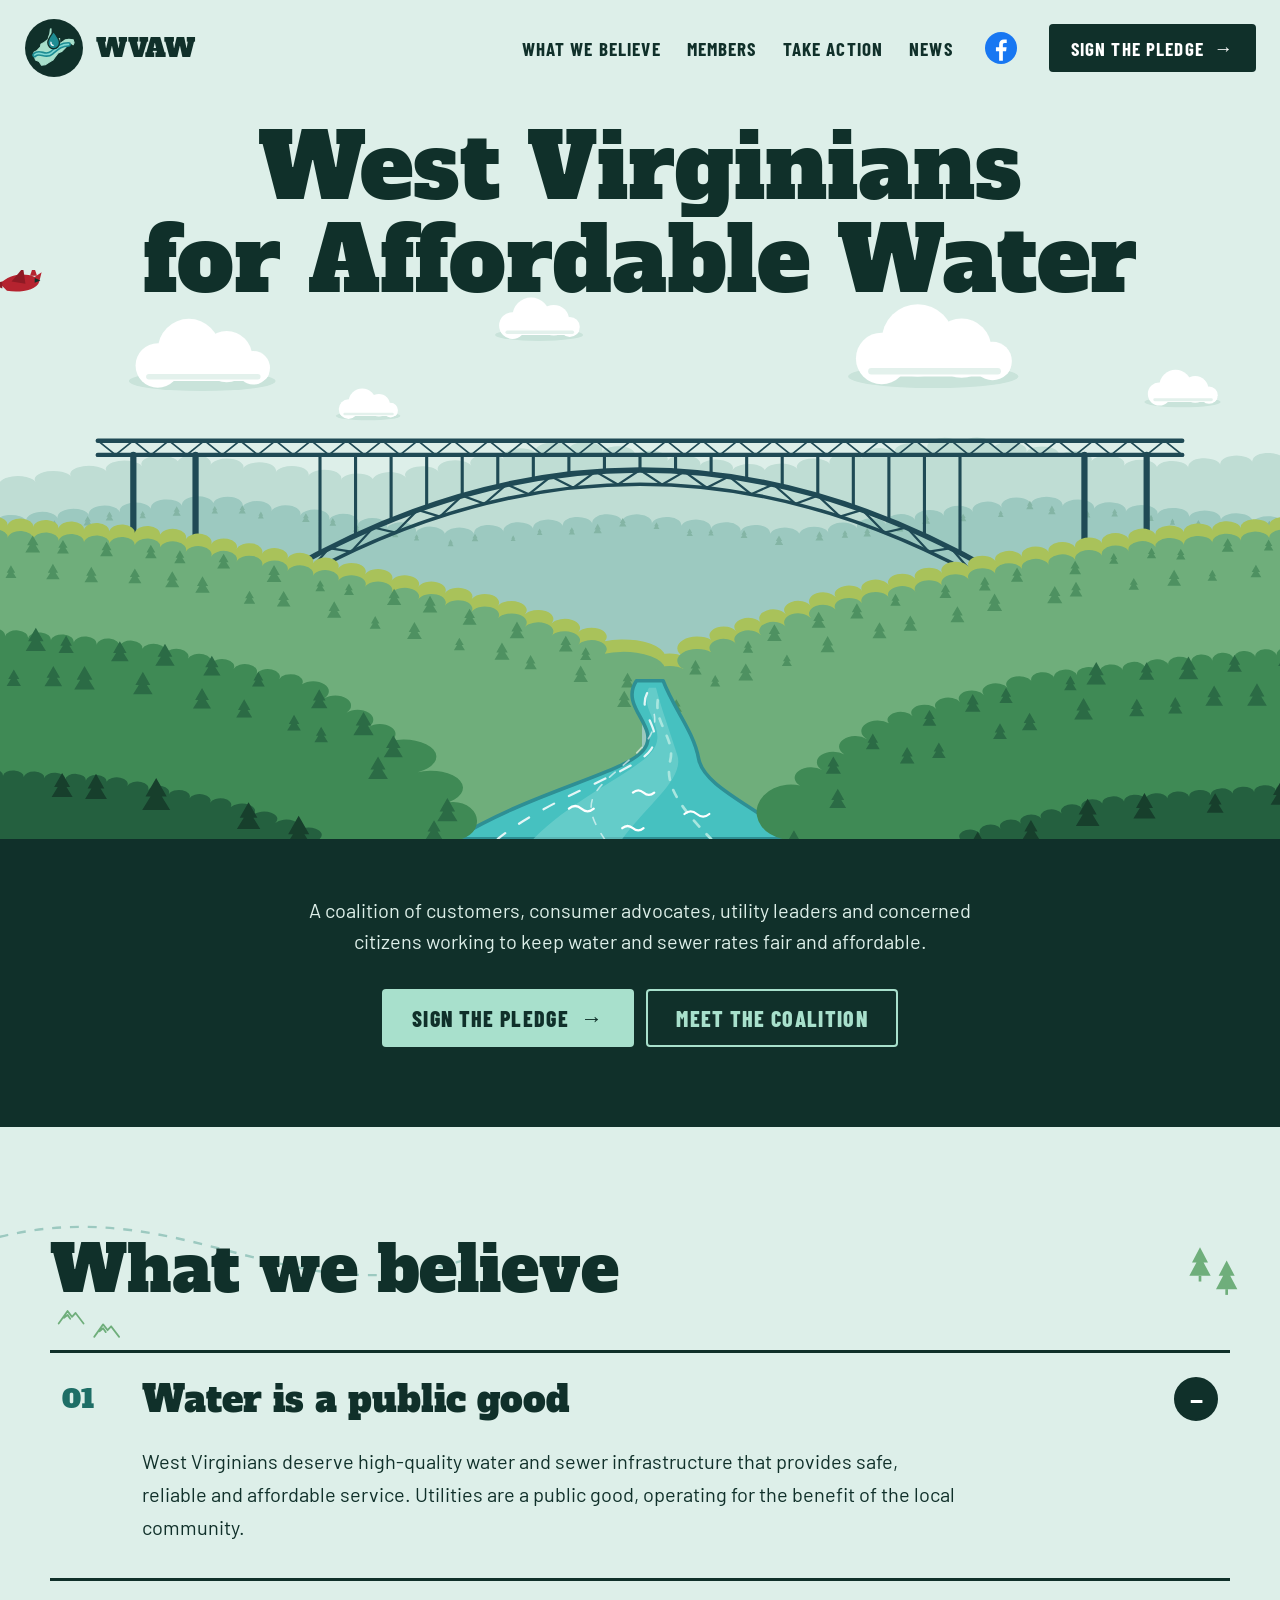
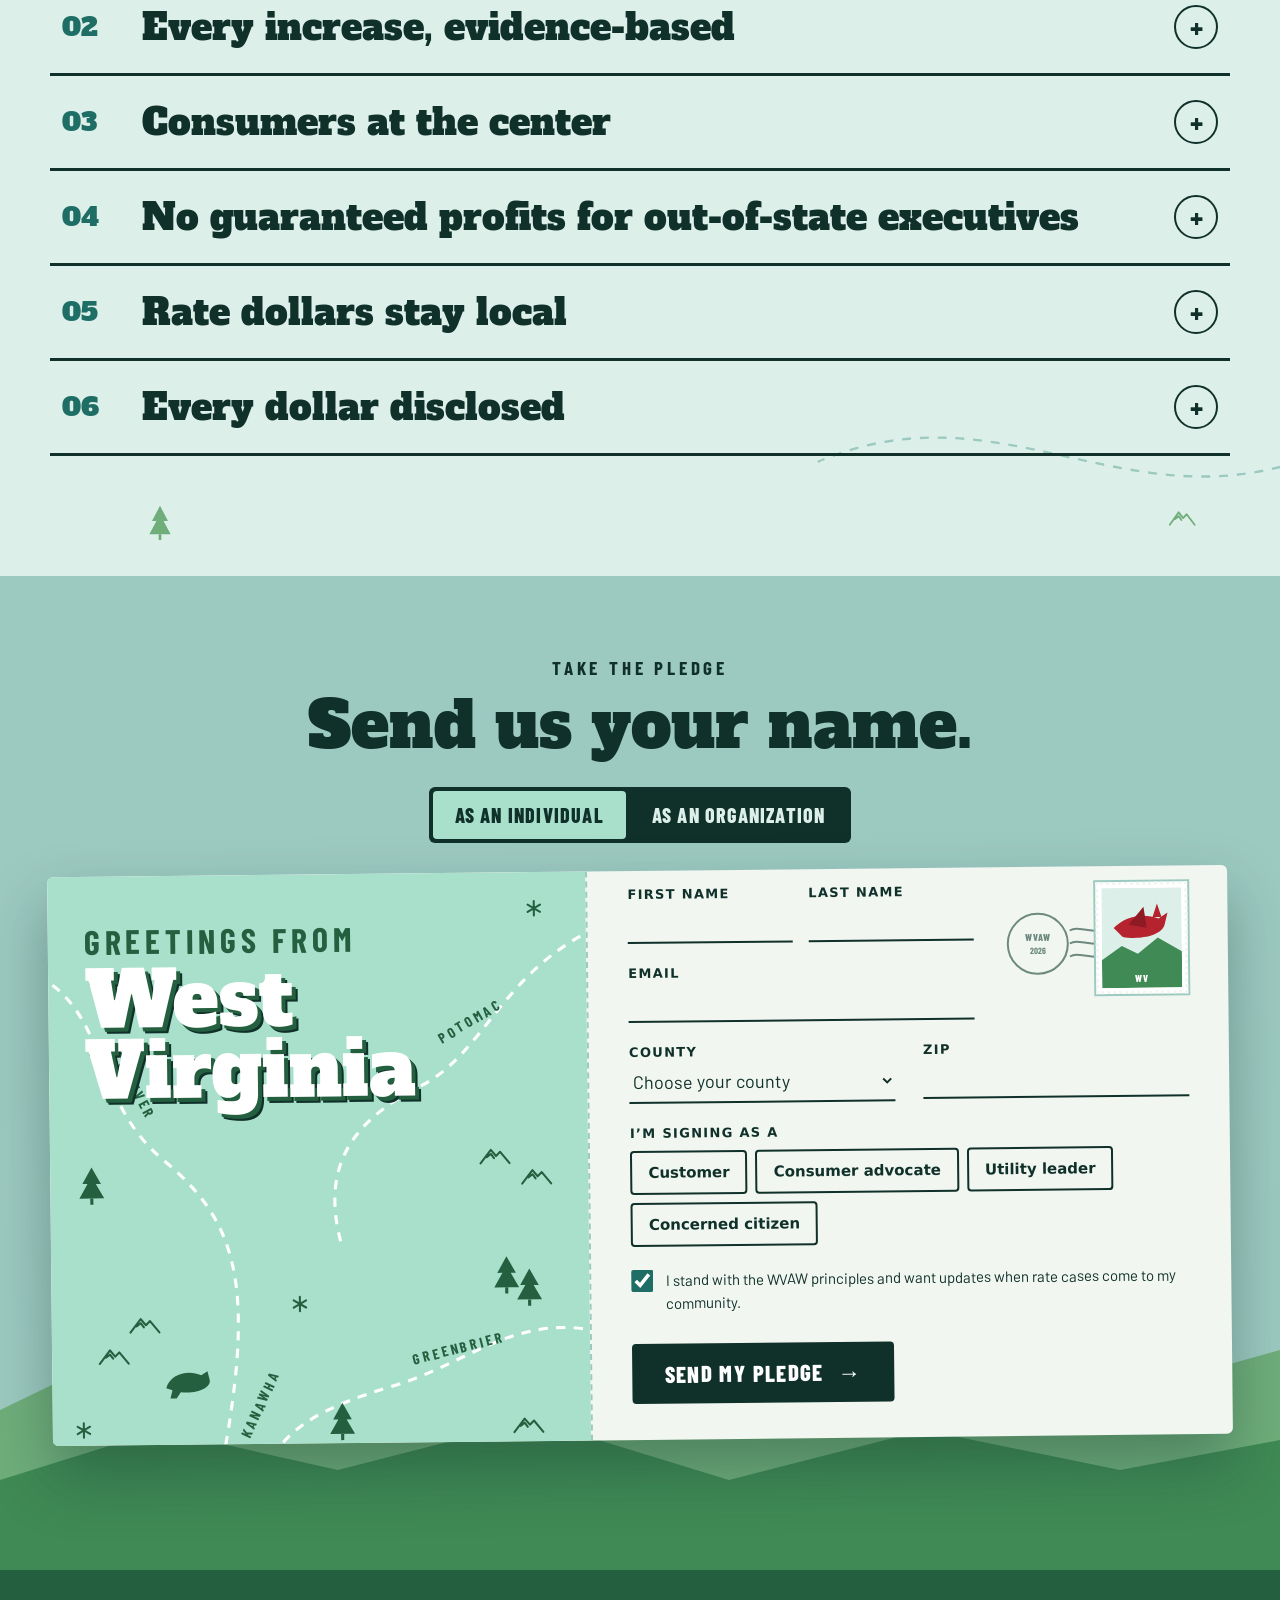
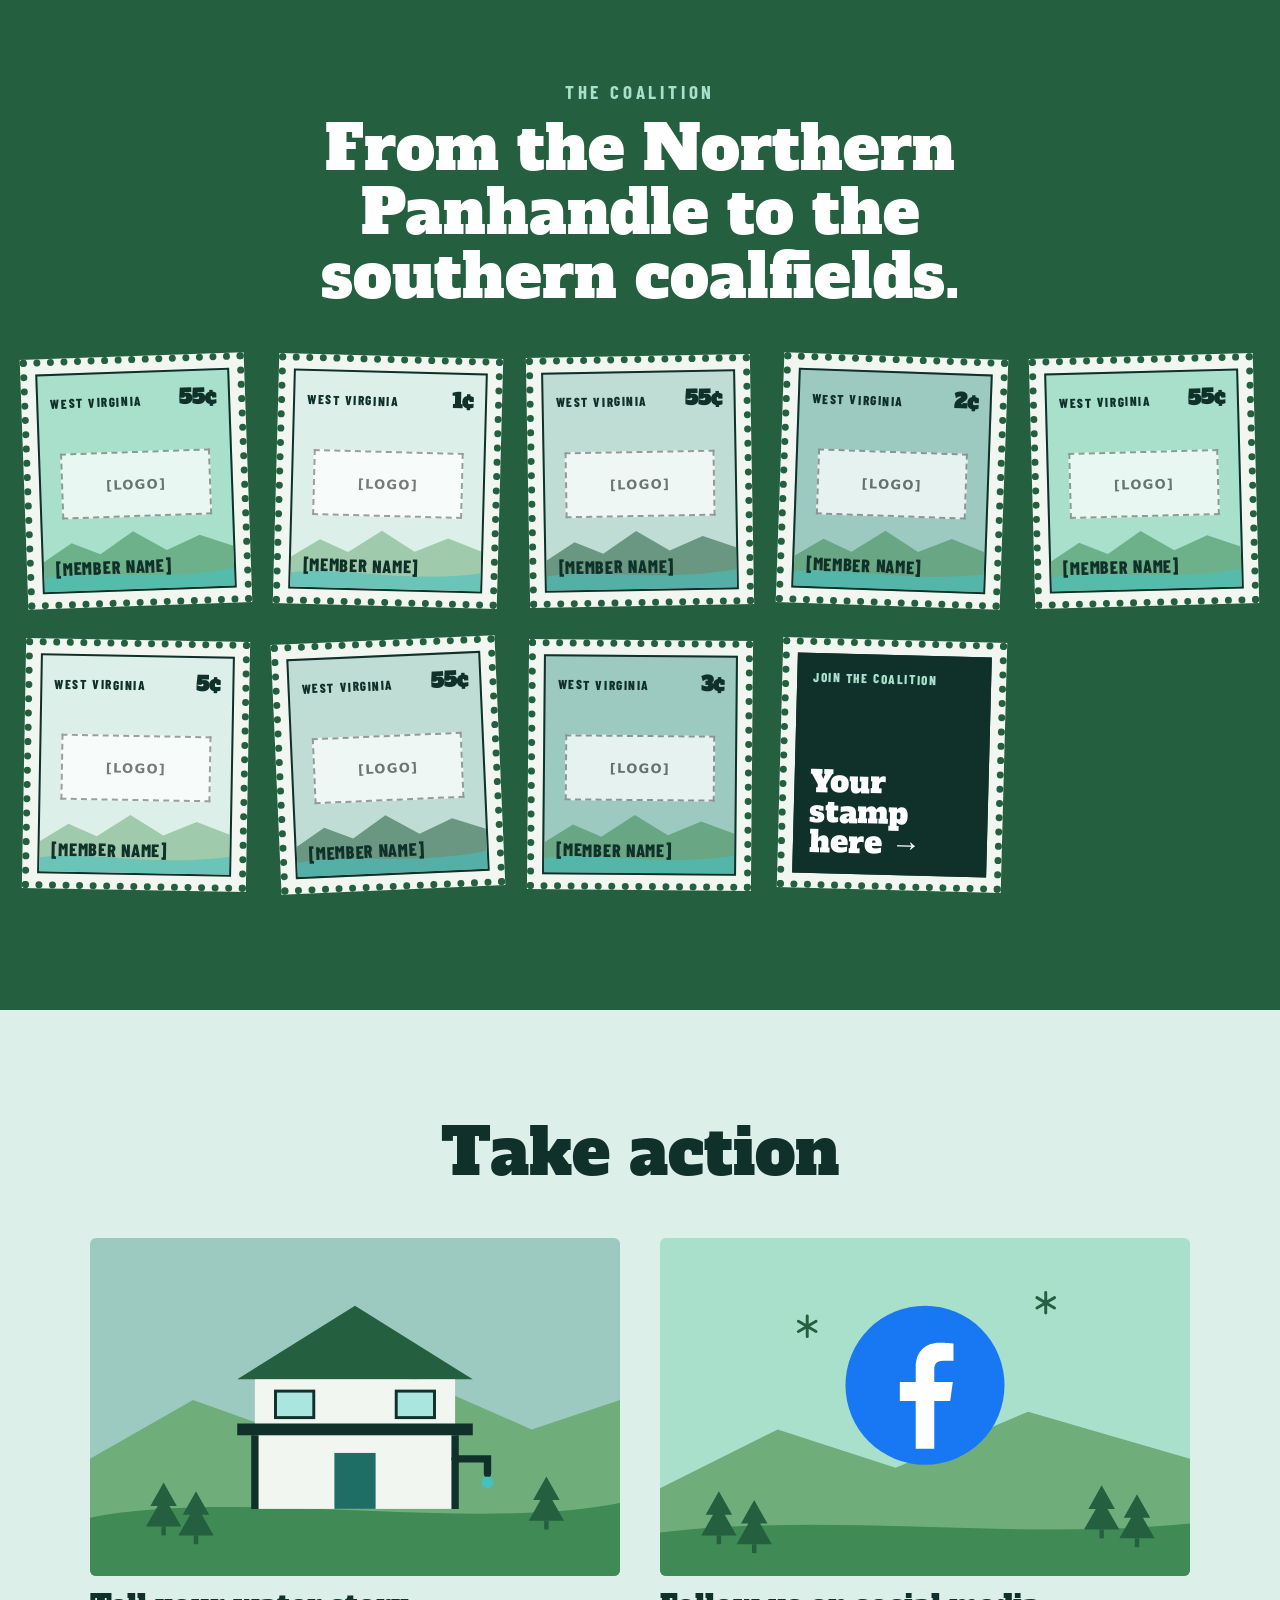
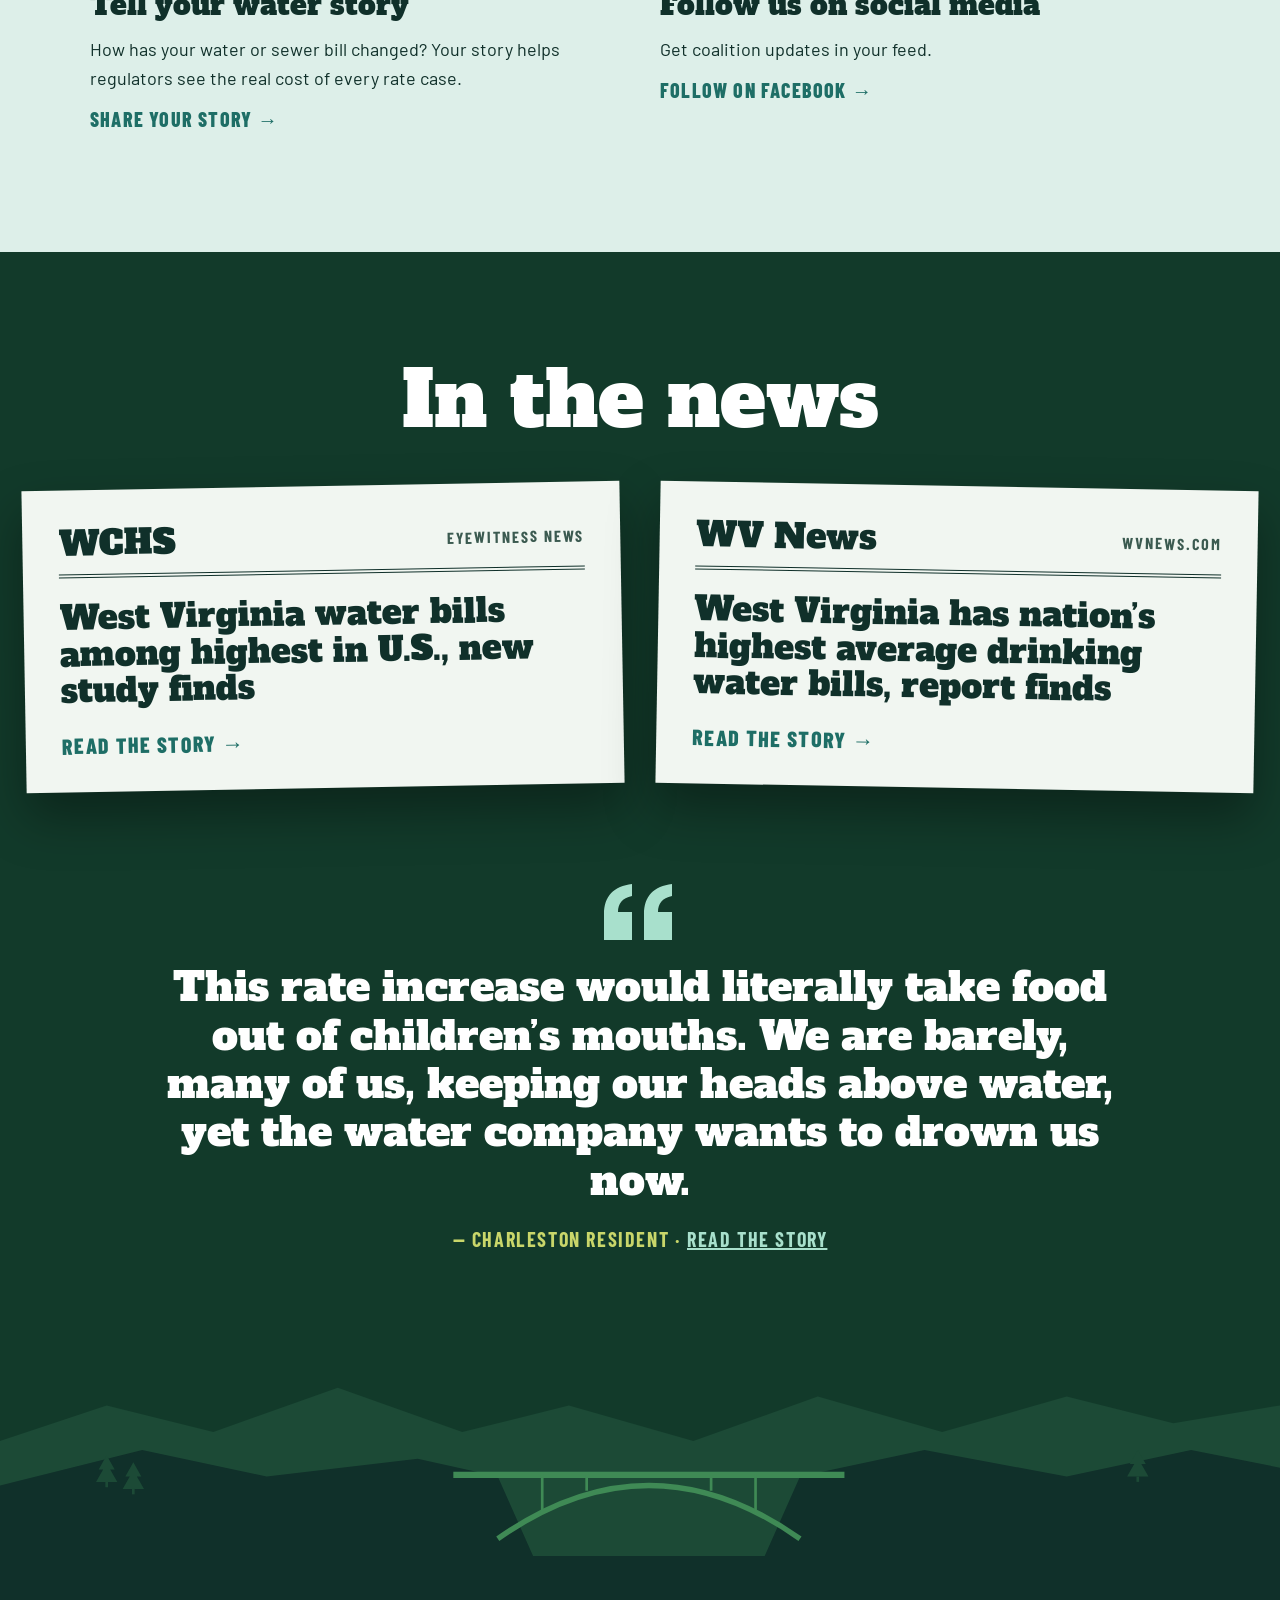
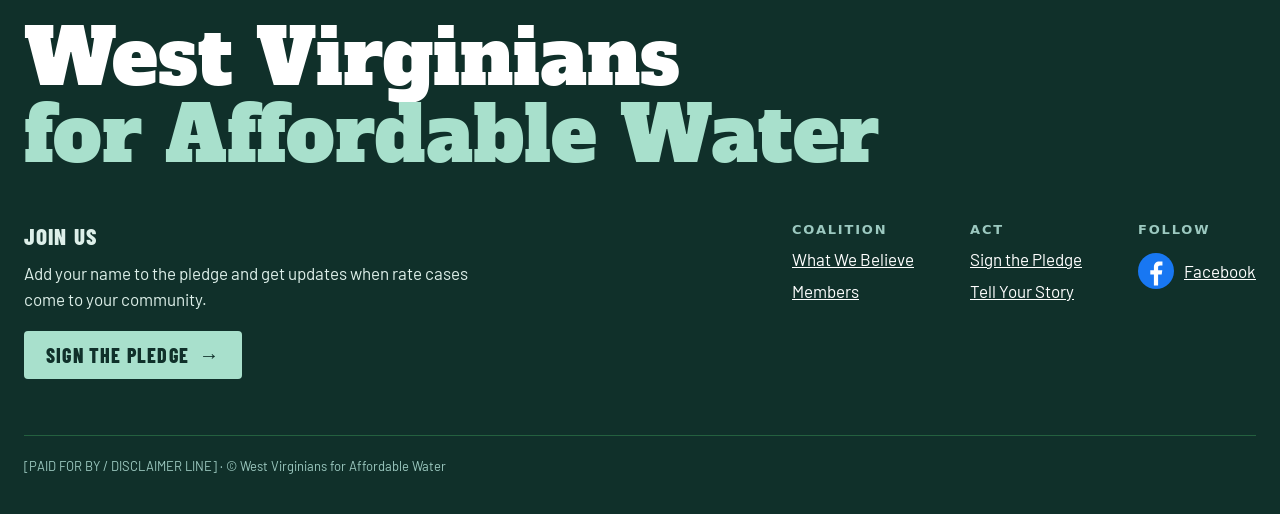
==== commit 2e6cc8b4: "Update Facebook link to point to main page" ====
--- a/index.html
+++ b/index.html
@@ -35,7 +35,7 @@
 <a href="#members">Members</a>
 <a href="#action">Take Action</a>
 <a href="#news">News</a>
-<a href="https://www.facebook.com/YOUR-PAGE" target="_blank" rel="noopener" class="btn" aria-label="WVAW on Facebook" style="min-width:44px;justify-content:center"><svg width="32" height="32" viewBox="0 0 24 24" aria-hidden="true"><use href="#fb"/></svg></a>
+<a href="https://www.facebook.com" target="_blank" rel="noopener" class="btn" aria-label="WVAW on Facebook" style="min-width:44px;justify-content:center"><svg width="32" height="32" viewBox="0 0 24 24" aria-hidden="true"><use href="#fb"/></svg></a>
 <a href="#pledge" class="btn cta">Sign the Pledge <span class="arrow" aria-hidden="true">→</span></a>
 </nav>
 </div>
@@ -271,7 +271,7 @@
 <span style="font-size:18px;line-height:1.6">How has your water or sewer bill changed? Your story helps regulators see the real cost of every rate case.</span>
 <span style="font-family:'Barlow Condensed',sans-serif;font-size:20px;font-weight:800;text-transform:uppercase;letter-spacing:.06em;color:#1E6E66">Share your story <span class="arrow" aria-hidden="true">→</span></span>
 </a>
-<a href="https://www.facebook.com/YOUR-PAGE" target="_blank" rel="noopener" class="vlink" style="text-decoration:none;color:#10302A;display:flex;flex-direction:column;gap:14px">
+<a href="https://www.facebook.com" target="_blank" rel="noopener" class="vlink" style="text-decoration:none;color:#10302A;display:flex;flex-direction:column;gap:14px">
 <svg class="vig" style="width:100%;height:auto;border-radius:6px" viewBox="0 0 360 230" aria-hidden="true">
 <rect width="360" height="230" fill="#A8E0CC"/><path d="M0 170 L80 130 L160 156 L250 118 L360 150 V230 H0 Z" fill="#6FAE7B"/><path d="M0 200 C 120 186, 240 206, 360 194 V230 H0 Z" fill="#3F8A55"/>
 <use href="#pn" x="40" y="196" fill="#24603F"/><use href="#pn" x="64" y="202" fill="#24603F"/><use href="#pn" x="300" y="192" fill="#24603F"/><use href="#pn" x="324" y="198" fill="#24603F"/>
--- a/styles.css
+++ b/styles.css
@@ -0,0 +1,174 @@
+/* ============ WVAW site styles ============ */
+html{scroll-behavior:smooth}
+body{margin:0;background:#DDEFE9;font-family:'Barlow',system-ui,sans-serif;color:#10302A}
+a{color:#10302A}a:hover{color:#1E6E66}
+*{box-sizing:border-box}
+img,svg{max-width:100%}
+
+/* ---------- animation ---------- */
+@keyframes fly{0%{transform:translate(-120px,120px)}25%{transform:translate(320px,80px)}50%{transform:translate(720px,105px)}75%{transform:translate(1100px,70px)}100%{transform:translate(1580px,95px)}}
+@keyframes flap{to{transform:scaleY(-.5)}}
+@keyframes drift{from{transform:translateX(0)}to{transform:translateX(-26px)}}
+@keyframes cloud{from{transform:translateX(-90px)}to{transform:translateX(90px)}}
+@keyframes draw{from{stroke-dashoffset:1}to{stroke-dashoffset:0}}
+@keyframes flow{to{stroke-dashoffset:-1}}
+@keyframes up{from{opacity:0;transform:translateY(100%)}to{opacity:1;transform:none}}
+@keyframes fade{from{opacity:0;transform:translateY(18px)}to{opacity:1;transform:none}}
+@keyframes drip{0%{transform:translateY(0);opacity:0}15%{opacity:1}80%{transform:translateY(34px);opacity:1}100%{transform:translateY(40px);opacity:0}}
+@keyframes bob{0%,100%{transform:translateY(0)}50%{transform:translateY(-8px)}}
+@keyframes twinkle{0%,100%{transform:rotate(0) scale(1)}50%{transform:rotate(45deg) scale(1.25)}}
+@keyframes stampIn{0%{transform:scale(1.8) rotate(-20deg);opacity:0}60%{transform:scale(.94) rotate(-10deg);opacity:1}100%{transform:scale(1) rotate(-12deg);opacity:1}}
+.bob{animation:bob 3s ease-in-out infinite}
+.fly{animation:fly 30s linear infinite}
+.flap{transform-box:fill-box;transform-origin:50% 100%;animation:flap .3s ease-in-out infinite alternate}
+.drift{animation:drift 16s ease-in-out infinite alternate}
+.drift2{animation:drift 22s ease-in-out infinite alternate-reverse}
+.cloud{animation:cloud 24s ease-in-out infinite alternate}
+.cloud2{animation:cloud 30s ease-in-out infinite alternate-reverse}
+.bridge{stroke-dasharray:1;stroke-dashoffset:1;animation:draw 2.6s .4s cubic-bezier(.4,0,.2,1) forwards}
+.flowline{stroke-dasharray:.05 .07;animation:flow 6s linear infinite}
+.twinkle{transform-box:fill-box;transform-origin:50% 50%;animation:twinkle 3s ease-in-out infinite}
+.mask{display:block;overflow:hidden;padding-bottom:.06em}
+.mask>span{display:block;animation:up 1s cubic-bezier(.2,.8,.2,1) both}
+.l2>span{animation-delay:.15s}
+.fade{animation:fade .9s cubic-bezier(.2,.8,.2,1) both}
+.f1{animation-delay:.45s}.f2{animation-delay:.6s}.f3{animation-delay:.75s}
+.drip{animation:drip 2.2s ease-in infinite}
+.panel{animation:fade .5s cubic-bezier(.2,.8,.2,1) both}
+.stamp-in{animation:stampIn .7s cubic-bezier(.2,.8,.2,1) both}
+@media (prefers-reduced-motion:reduce){*{animation:none!important;transition:none!important}.bridge{stroke-dashoffset:0}}
+
+/* ---------- interaction ---------- */
+.row{transition:background .25s ease}
+.row:hover{background:#CDE6DE}
+.clip{transition:transform .3s cubic-bezier(.2,.8,.2,1)}
+.clip:hover{transform:rotate(0deg) translateY(-8px)!important}
+.vig{transition:transform .35s ease}
+.vlink:hover .vig{transform:translateY(-6px)}
+.arrow{display:inline-block;transition:transform .25s ease}
+.vlink:hover .arrow,.btn:hover .arrow,.row:hover .arrow{transform:translateX(6px)}
+.btn{transition:transform .2s ease,background .2s ease}
+.btn:hover{transform:translateY(-2px)}
+
+/* ---------- principles accordion ---------- */
+.pr-row{border-top:3px solid #10302A}
+.pr-btn{width:100%;text-align:left;display:flex;align-items:center;gap:24px;padding:24px 12px;border:0;background:transparent;color:#10302A;cursor:pointer;font-family:inherit}
+.pr-n{font-family:'Alfa Slab One',serif;font-size:26px;width:56px;color:#1E6E66;flex:none}
+.pr-title{flex:1;font-family:'Alfa Slab One',serif;font-size:clamp(24px,2.8vw,38px);line-height:1.1}
+.pr-sign{flex:none;width:44px;height:44px;border-radius:50%;border:2px solid #10302A;display:flex;align-items:center;justify-content:center;font-family:'Barlow Condensed',sans-serif;font-size:30px;font-weight:700;line-height:1}
+.pr-btn[aria-expanded="true"] .pr-sign{background:#10302A;color:#fff}
+.pr-body{padding:0 12px 34px 92px}
+.pr-body p{margin:0;font-size:20px;line-height:1.65;max-width:820px}
+@media (max-width:640px){.pr-btn{gap:14px}.pr-n{width:36px;font-size:20px}.pr-body{padding:0 12px 28px 12px}}
+
+/* ---------- member stamps ---------- */
+.stamps{display:grid;grid-template-columns:repeat(auto-fill,minmax(220px,1fr));gap:34px 28px;margin-top:48px}
+.stampt{display:block;text-decoration:none;color:#10302A;background:#F1F6F1;border:7px dotted #24603F;padding:8px;transform:rotate(var(--rot,0deg));transition:transform .3s cubic-bezier(.2,.8,.2,1)}
+.stampt:hover{transform:rotate(0deg) scale(1.05)!important}
+.st-in{position:relative;overflow:hidden;display:flex;flex-direction:column;justify-content:space-between;height:220px;padding:12px;background:var(--bg,#A8E0CC);border:2px solid #10302A}
+.st-scene{position:absolute;left:0;bottom:0;width:100%;height:70px}
+.st-top{position:relative;display:flex;justify-content:space-between;align-items:baseline;font-family:'Barlow Condensed',sans-serif;font-weight:800;font-size:13px;letter-spacing:.12em;text-transform:uppercase}
+.st-denom{font-family:'Alfa Slab One',serif;font-size:20px;letter-spacing:0}
+.st-logo{position:relative;align-self:center;width:150px;height:66px;background:#fff;border:2px dashed #6E8A80;display:flex;align-items:center;justify-content:center;font-size:13px;font-weight:700;letter-spacing:.1em;color:#3B5A50;filter:grayscale(1);opacity:.75;transition:filter .3s,opacity .3s}
+.st-logo img{max-width:100%;max-height:100%;object-fit:contain}
+.stampt:hover .st-logo{filter:none;opacity:1}
+.st-name{position:relative;font-family:'Barlow Condensed',sans-serif;font-size:18px;font-weight:800;text-transform:uppercase;letter-spacing:.04em}
+
+/* ---------- pledge postcard form ---------- */
+.wvaw-pledge{--ink:#10302A;--deep:#24603F;--mint:#A8E0CC;--teal:#1E6E66;--paper:#F1F6F1;--haze:#9CC9C0;font-family:'Barlow',system-ui,sans-serif;color:var(--ink);max-width:1180px;margin:0 auto;position:relative}
+.wvaw-pledge .wv-head{text-align:center;margin-bottom:28px}
+.wvaw-pledge .wv-eyebrow{margin:0 0 14px;font-family:'Barlow Condensed',sans-serif;font-size:19px;font-weight:700;letter-spacing:.2em;text-transform:uppercase}
+.wvaw-pledge h2{margin:0;font-family:'Alfa Slab One',serif;font-weight:400;font-size:clamp(40px,5vw,72px);line-height:1.02}
+.wvaw-pledge .wv-tabs{margin:28px auto 0;display:inline-flex;gap:4px;padding:4px;background:var(--ink);border-radius:6px;border:0}
+.wvaw-pledge .wv-tabs input{position:absolute;opacity:0;width:1px;height:1px}
+.wvaw-pledge .wv-tabs label{min-height:48px;padding:0 22px;border-radius:4px;display:inline-flex;align-items:center;cursor:pointer;color:#DDEFE9;font-family:'Barlow Condensed',sans-serif;font-size:20px;font-weight:800;text-transform:uppercase;letter-spacing:.06em}
+.wvaw-pledge .wv-tabs input:checked+label{background:var(--mint);color:var(--ink)}
+.wvaw-pledge .wv-tabs input:focus-visible+label{outline:3px solid #fff;outline-offset:2px}
+.wvaw-pledge .wv-card{background:var(--paper);border-radius:6px;box-shadow:0 30px 60px rgba(16,48,42,.35);display:flex;flex-wrap:wrap;overflow:hidden;transform:rotate(-.6deg)}
+.wvaw-pledge .wv-front{flex:1 1 380px;position:relative;min-height:460px;background:var(--mint);overflow:hidden}
+.wvaw-pledge .wv-front svg{position:absolute;inset:0;width:100%;height:100%}
+.wvaw-pledge .wv-front-text{position:relative;padding:44px 36px}
+.wvaw-pledge .wv-greet{margin:0;font-family:'Barlow Condensed',sans-serif;font-size:34px;font-weight:700;letter-spacing:.14em;text-transform:uppercase;color:var(--deep)}
+.wvaw-pledge .wv-wv{margin:4px 0 0;font-family:'Alfa Slab One',serif;font-size:clamp(52px,6vw,80px);line-height:.92;color:#fff;text-shadow:4px 4px 0 var(--deep),6px 6px 0 var(--ink)}
+.wvaw-pledge .wv-back{flex:1.15 1 460px;min-width:0;padding:16px 40px 36px;border-left:2px dashed var(--haze)}
+.wvaw-pledge .wv-top{display:flex;gap:24px;align-items:flex-start}
+.wvaw-pledge .wv-top-fields{flex:1;min-width:0;display:flex;flex-direction:column;gap:22px}
+.wvaw-pledge .wv-stampbox{flex:none;position:relative;width:190px;height:124px}
+.wvaw-pledge .wv-stamp{position:absolute;right:0;top:0;width:92px;height:112px;background:#fff;padding:6px;outline:3px dotted var(--paper);outline-offset:-3px;box-shadow:0 0 0 2px var(--haze)}
+.wvaw-pledge .wv-grid{margin-top:22px;display:grid;grid-template-columns:repeat(2,minmax(0,1fr));gap:22px 28px}
+.wvaw-pledge .wv-span{grid-column:span 2}
+.wvaw-pledge .wv-field{display:flex;flex-direction:column;gap:2px;font-size:13px;font-weight:700;letter-spacing:.1em;text-transform:uppercase}
+.wvaw-pledge .wv-row2{display:grid;grid-template-columns:1fr 1fr;gap:16px}
+.wvaw-pledge input[type=text],.wvaw-pledge input[type=email],.wvaw-pledge input[type=url],.wvaw-pledge select{border:0;border-bottom:2px solid var(--ink);background:transparent;color:var(--ink);font:400 18px 'Barlow',sans-serif;padding:8px 0;border-radius:0;width:100%;text-transform:none;letter-spacing:0}
+.wvaw-pledge input:focus,.wvaw-pledge select:focus{outline:none;border-bottom:3px solid var(--teal)}
+.wvaw-pledge fieldset{border:0;padding:0;margin:0}
+.wvaw-pledge legend{font-size:13px;font-weight:700;letter-spacing:.1em;text-transform:uppercase;margin-bottom:10px;padding:0}
+.wvaw-pledge .wv-pills{display:flex;flex-wrap:wrap;gap:8px}
+.wvaw-pledge .wv-pills input{position:absolute;opacity:0;width:1px;height:1px}
+.wvaw-pledge .wv-pills label{min-height:44px;padding:0 16px;border-radius:4px;border:2px solid var(--ink);display:inline-flex;align-items:center;cursor:pointer;font-size:15px;font-weight:600}
+.wvaw-pledge .wv-pills input:checked+label{background:var(--ink);color:#fff}
+.wvaw-pledge .wv-pills input:focus-visible+label{outline:3px solid var(--teal);outline-offset:2px}
+.wvaw-pledge .wv-check{display:flex;gap:12px;align-items:flex-start;font-size:15px;line-height:1.5}
+.wvaw-pledge .wv-check input{width:22px;height:22px;margin:1px 0 0;accent-color:var(--teal);flex:none}
+.wvaw-pledge .wv-upload{position:relative;display:flex;align-items:center;gap:16px;padding:16px;border:2px dashed #6E8A80;border-radius:4px;cursor:pointer;font-size:15px}
+.wvaw-pledge .wv-upload input{position:absolute;inset:0;opacity:0;cursor:pointer}
+.wvaw-pledge .wv-upload strong{display:block;font-size:17px}
+.wvaw-pledge .wv-submit{margin-top:30px;min-height:60px;padding:0 32px;border:0;border-radius:4px;background:var(--ink);color:#fff;cursor:pointer;display:inline-flex;align-items:center;gap:14px;font-family:'Barlow Condensed',sans-serif;font-size:23px;font-weight:800;text-transform:uppercase;letter-spacing:.06em;transition:transform .2s}
+.wvaw-pledge .wv-submit:hover{transform:translateY(-2px)}
+.wvaw-pledge .wv-submit[disabled]{opacity:.7;cursor:wait}
+.wvaw-pledge [hidden]{display:none!important}
+.hp{position:absolute;left:-9999px;width:1px;height:1px;overflow:hidden}
+@media (max-width:640px){
+  .wvaw-pledge .wv-back{padding:16px 20px 28px;border-left:0;border-top:2px dashed var(--haze)}
+  .wvaw-pledge .wv-grid{grid-template-columns:1fr}.wvaw-pledge .wv-span{grid-column:auto}
+  .wvaw-pledge .wv-top{flex-direction:column-reverse}.wvaw-pledge .wv-stampbox{align-self:flex-end}
+  .wvaw-pledge .wv-tabs label{padding:0 14px;font-size:17px}
+}
+
+/* ---------- water story form ---------- */
+.wvaw-story{--ink:#10302A;--teal:#1E6E66;--paper:#F1F6F1;--muted:#3B5A50;font-family:'Barlow',system-ui,sans-serif;color:var(--ink);max-width:1000px;margin:0 auto}
+.wvaw-story .ws-head{text-align:center;margin-bottom:28px}
+.wvaw-story .ws-eyebrow{margin:0 0 14px;font-family:'Barlow Condensed',sans-serif;font-size:19px;font-weight:700;letter-spacing:.2em;text-transform:uppercase}
+.wvaw-story h1{margin:0;font-family:'Alfa Slab One',serif;font-weight:400;font-size:clamp(40px,5vw,72px);line-height:1.02}
+.wvaw-story .ws-sub{margin:16px auto 0;max-width:600px;font-size:19px;line-height:1.55}
+.wvaw-story .ws-card{background:var(--paper);border-radius:6px;box-shadow:0 30px 60px rgba(16,48,42,.3);overflow:hidden}
+.wvaw-story .ws-banner{display:block;width:100%;height:120px}
+.wvaw-story .ws-body{padding:36px 44px 44px}
+.wvaw-story .ws-section{margin:0 0 30px;padding:0;border:0}
+.wvaw-story .ws-section>legend{padding:0;margin:0 0 18px;font-family:'Alfa Slab One',serif;font-size:26px;line-height:1.1}
+.wvaw-story .ws-grid{display:grid;grid-template-columns:repeat(2,minmax(0,1fr));gap:22px 28px}
+.wvaw-story .ws-span{grid-column:span 2}
+.wvaw-story .ws-field{display:flex;flex-direction:column;gap:2px;font-size:13px;font-weight:700;letter-spacing:.1em;text-transform:uppercase}
+.wvaw-story .ws-opt{font-weight:500;letter-spacing:0;text-transform:none;color:var(--muted)}
+.wvaw-story input[type=text],.wvaw-story input[type=email],.wvaw-story input[type=tel],.wvaw-story select{border:0;border-bottom:2px solid var(--ink);background:transparent;color:var(--ink);font:400 18px 'Barlow',sans-serif;padding:8px 0;border-radius:0;width:100%;text-transform:none;letter-spacing:0}
+.wvaw-story textarea{width:100%;min-height:220px;resize:vertical;border:2px solid var(--ink);border-radius:4px;padding:14px 16px;color:var(--ink);font:400 18px/32px 'Barlow',sans-serif;text-transform:none;letter-spacing:0;background:#fff repeating-linear-gradient(to bottom,transparent 0,transparent 31px,#CFE3DB 31px,#CFE3DB 32px);background-position:0 13px}
+.wvaw-story input:focus,.wvaw-story select:focus{outline:none;border-bottom:3px solid var(--teal)}
+.wvaw-story textarea:focus{outline:3px solid var(--teal);outline-offset:1px}
+.wvaw-story ::placeholder{color:#6E8A80}
+.wvaw-story .ws-hint{font-size:14px;font-weight:500;letter-spacing:0;text-transform:none;color:var(--muted);margin:4px 0 8px}
+.wvaw-story .ws-q{margin:0;padding:0;border:0}
+.wvaw-story .ws-q>legend{padding:0;margin:0 0 10px;font-size:13px;font-weight:700;letter-spacing:.1em;text-transform:uppercase}
+.wvaw-story .ws-pills{display:flex;flex-wrap:wrap;gap:8px}
+.wvaw-story .ws-pills input{position:absolute;opacity:0;width:1px;height:1px}
+.wvaw-story .ws-pills label{min-height:44px;padding:0 16px;border-radius:4px;border:2px solid var(--ink);display:inline-flex;align-items:center;cursor:pointer;font-size:15px;font-weight:600}
+.wvaw-story .ws-pills input:checked+label{background:var(--ink);color:#fff}
+.wvaw-story .ws-pills input:focus-visible+label{outline:3px solid var(--teal);outline-offset:2px}
+.wvaw-story .ws-upload{position:relative;display:flex;align-items:center;gap:16px;padding:16px;border:2px dashed #6E8A80;border-radius:4px;cursor:pointer;font-size:15px;text-transform:none;letter-spacing:0;font-weight:500}
+.wvaw-story .ws-upload input{position:absolute;inset:0;opacity:0;cursor:pointer}
+.wvaw-story .ws-upload strong{display:block;font-size:17px}
+.wvaw-story .ws-perm{display:flex;flex-direction:column;gap:22px;padding:24px;background:#E3EFEA;border-radius:4px}
+.wvaw-story .ws-submit{margin-top:8px;min-height:60px;padding:0 32px;border:0;border-radius:4px;background:var(--ink);color:#fff;cursor:pointer;display:inline-flex;align-items:center;gap:14px;font-family:'Barlow Condensed',sans-serif;font-size:23px;font-weight:800;text-transform:uppercase;letter-spacing:.06em;transition:transform .2s}
+.wvaw-story .ws-submit:hover{transform:translateY(-2px)}
+.wvaw-story .ws-submit[disabled]{opacity:.7;cursor:wait}
+.wvaw-story [hidden]{display:none!important}
+@media (max-width:640px){.wvaw-story .ws-body{padding:24px 20px 32px}.wvaw-story .ws-grid{grid-template-columns:1fr}.wvaw-story .ws-span{grid-column:auto}}
+
+/* ---------- shared header / footer ---------- */
+.site-nav{max-width:1320px;margin:0 auto;padding:18px 24px;display:flex;flex-wrap:wrap;align-items:center;justify-content:space-between;gap:16px}
+.site-nav .brand{display:flex;align-items:center;gap:12px;text-decoration:none;color:#10302A}
+.site-nav .brand span{font-family:'Alfa Slab One',serif;font-size:26px;letter-spacing:.02em}
+.site-nav nav{display:flex;flex-wrap:wrap;align-items:center;gap:4px 26px;font-family:'Barlow Condensed',sans-serif;font-size:19px;font-weight:700;text-transform:uppercase;letter-spacing:.06em}
+.site-nav nav a{color:#10302A;text-decoration:none;min-height:44px;display:inline-flex;align-items:center}
+.site-nav nav a.cta{background:#10302A;color:#fff;padding:0 22px;min-height:48px;gap:10px;border-radius:4px}
+.site-foot{background:#10302A;color:#DDEFE9;padding:64px 24px 40px}
+.site-foot a{color:#fff}
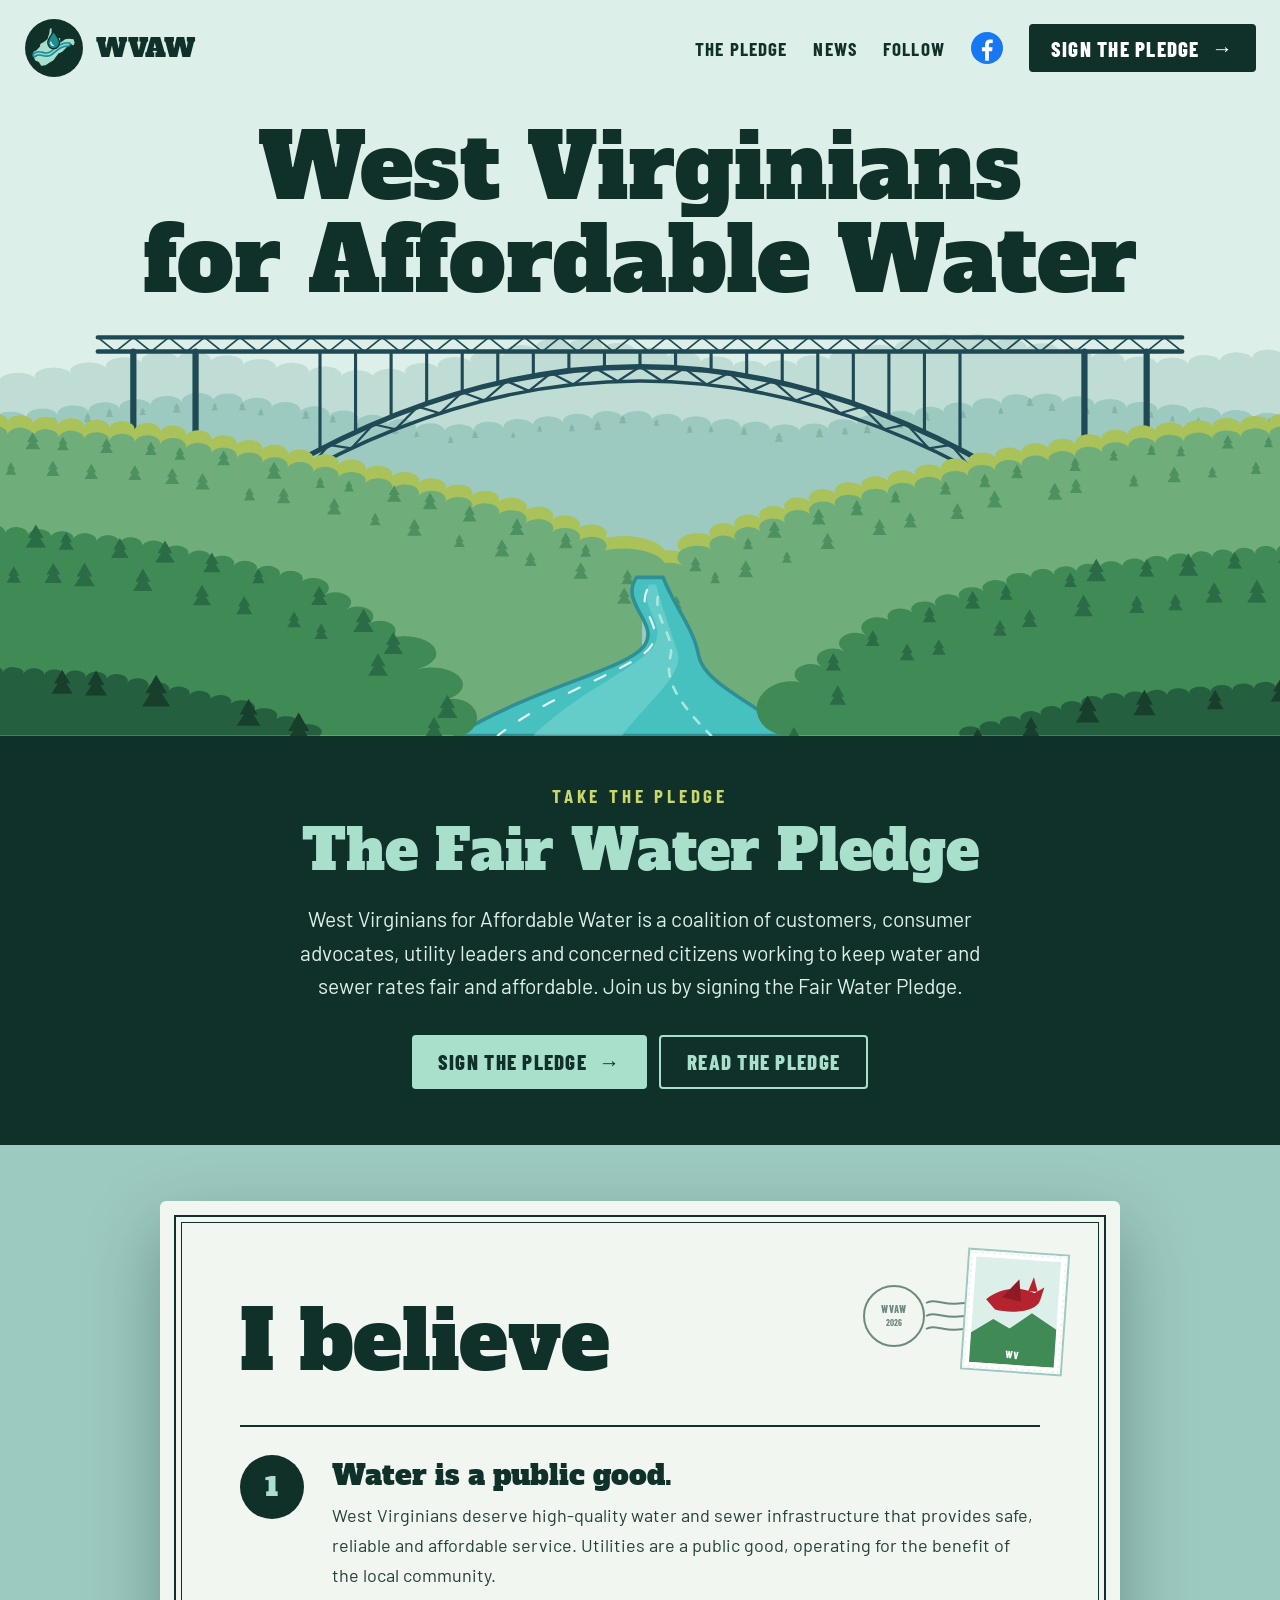
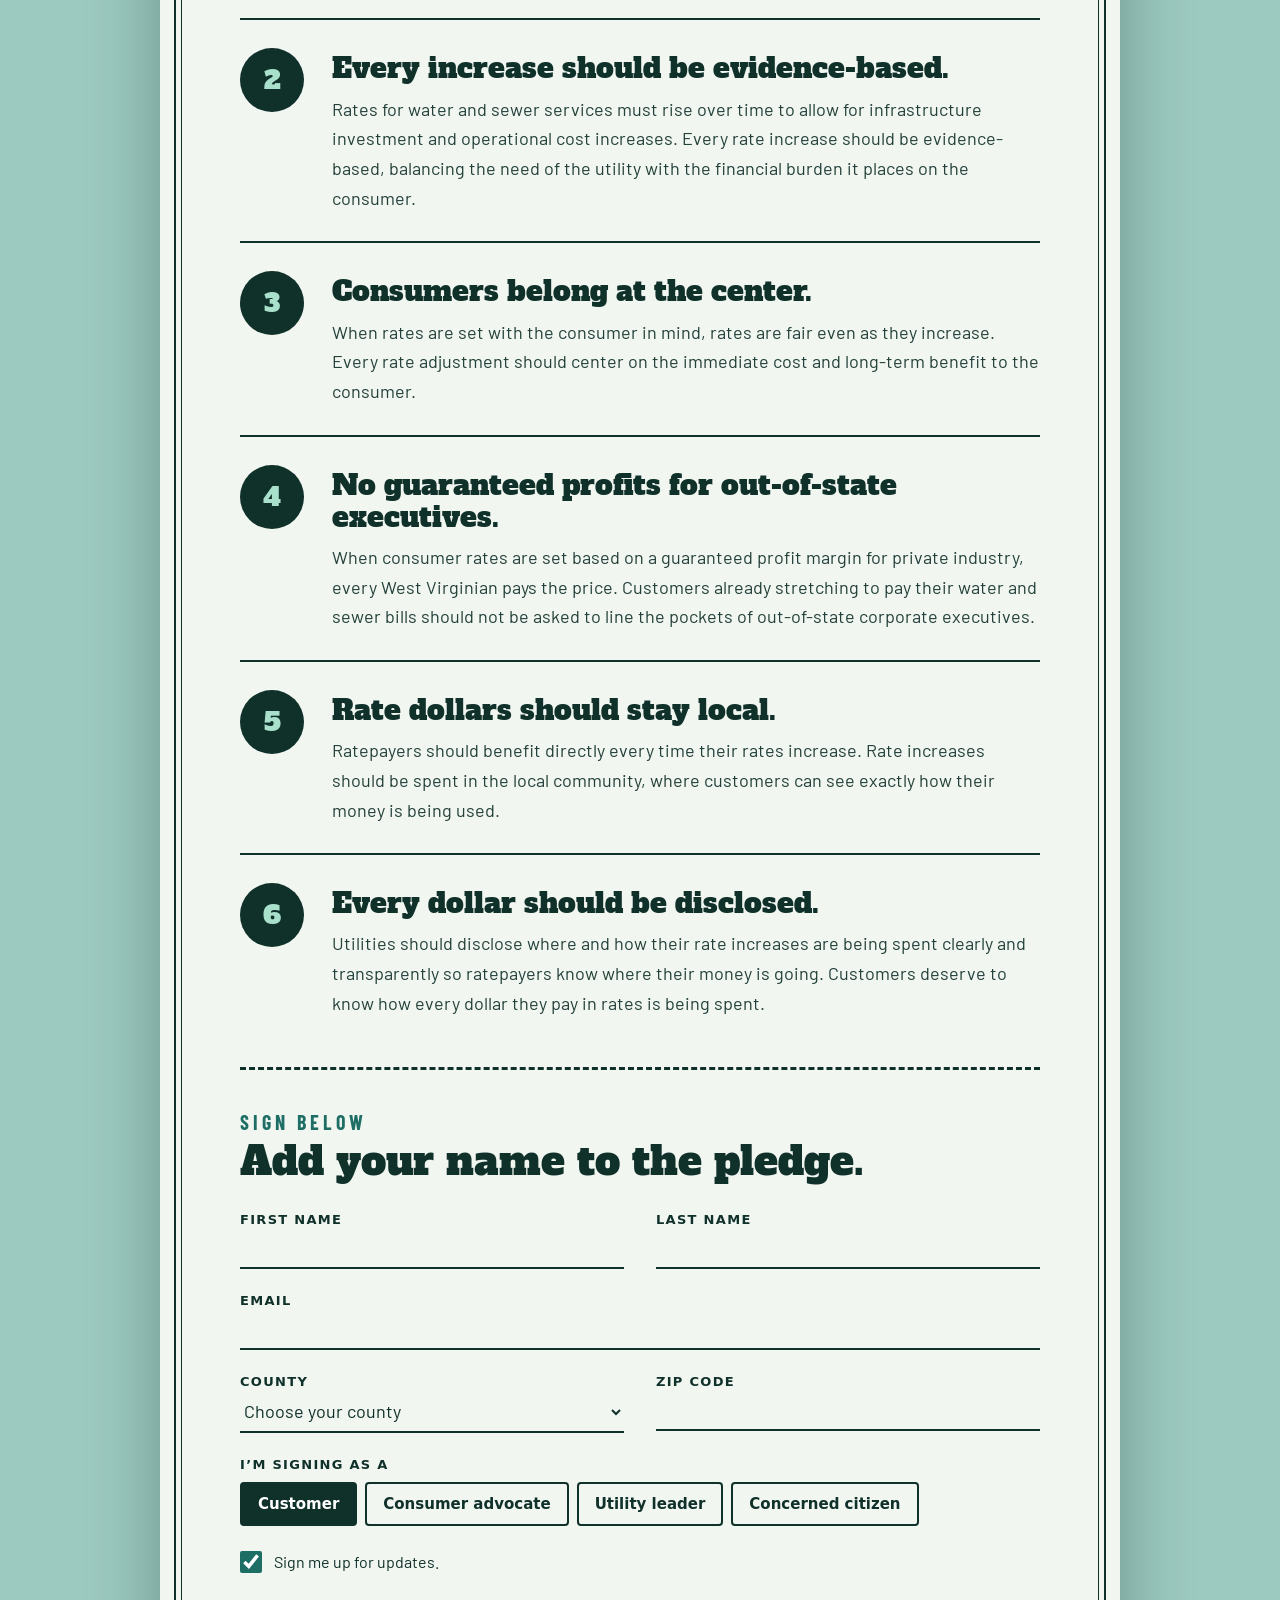
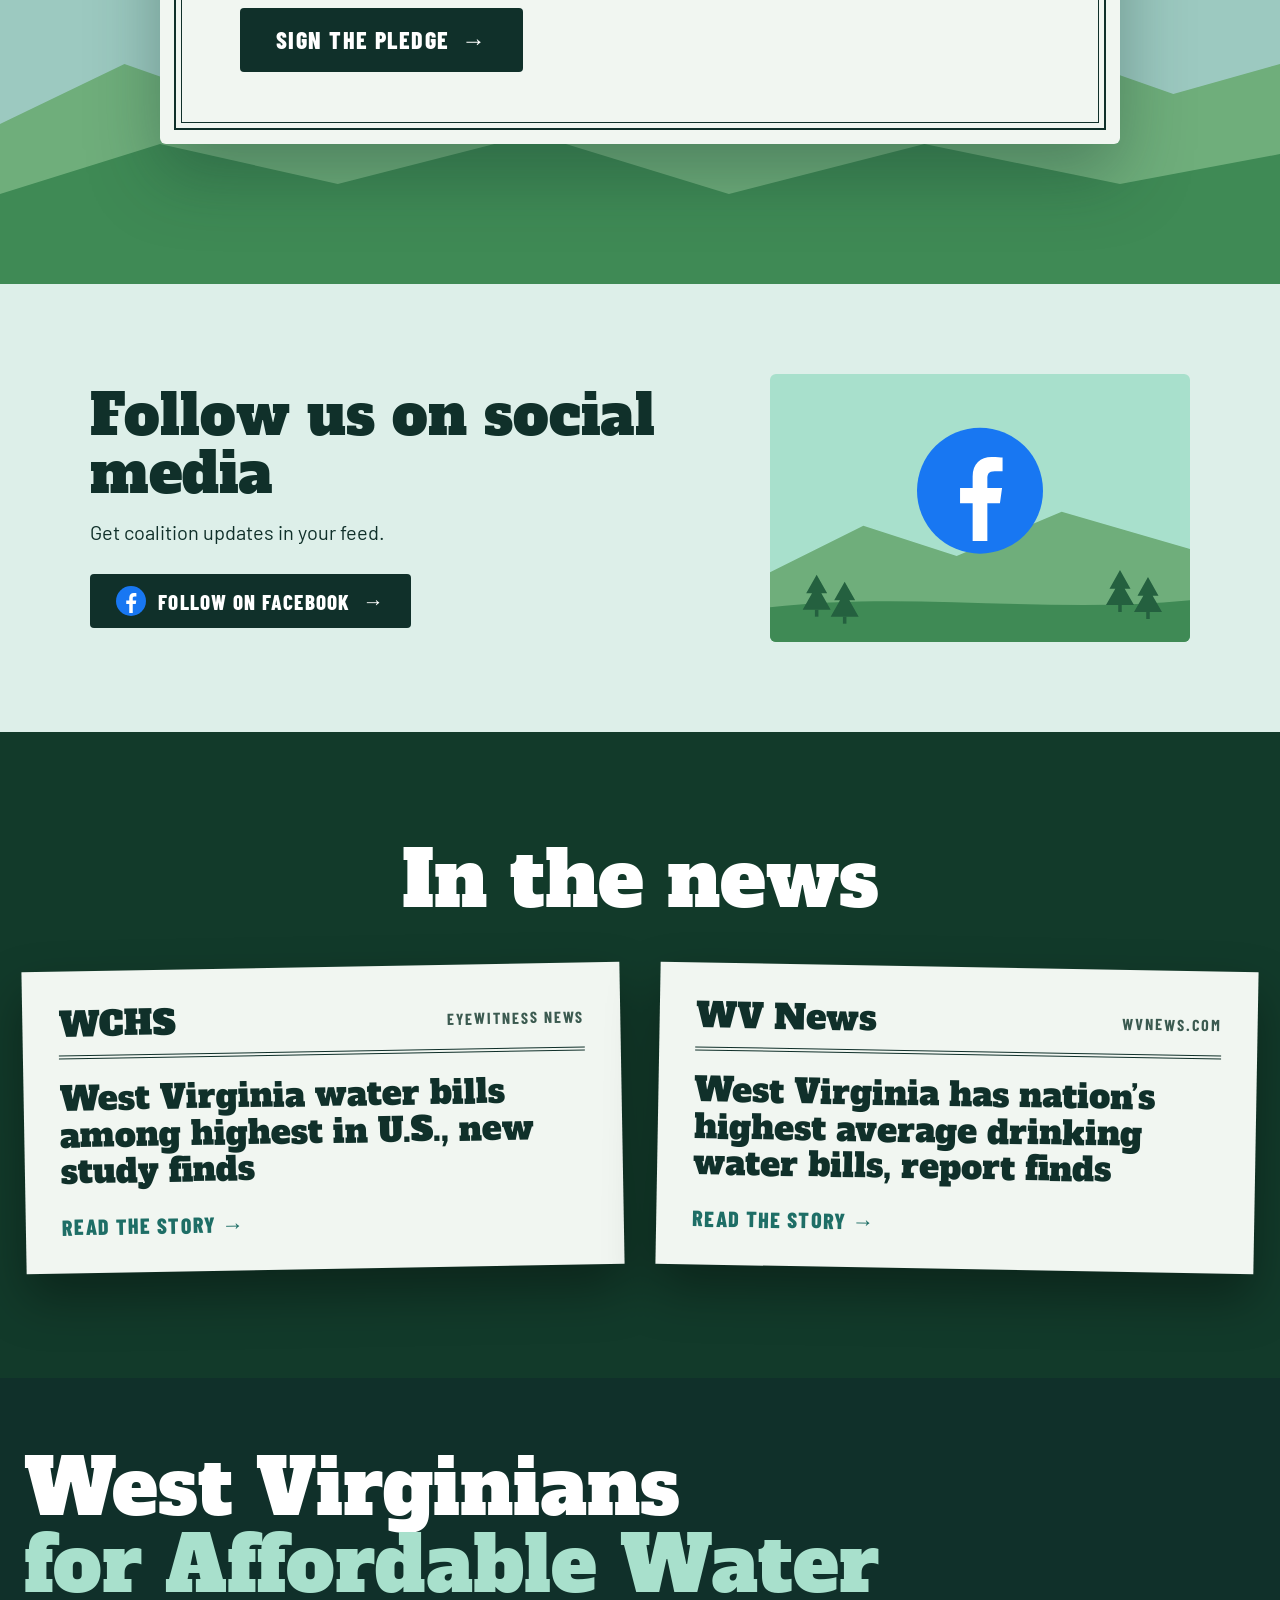
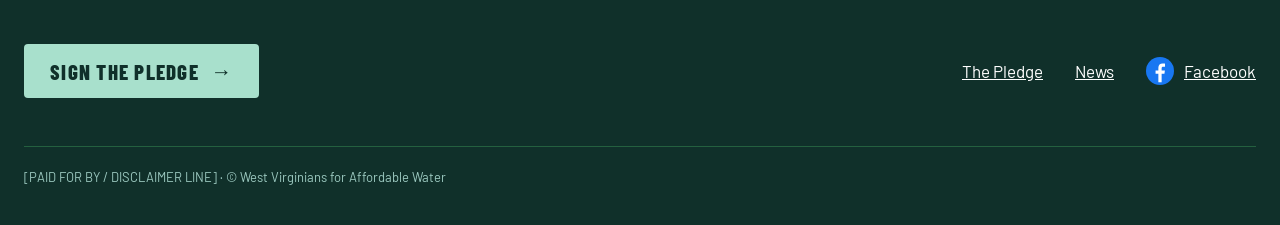
==== commit e3574b43: "Add files via upload" ====
--- a/index.html
+++ b/index.html
@@ -3,8 +3,17 @@
 <head>
 <meta charset="utf-8">
 <meta name="viewport" content="width=device-width, initial-scale=1">
-<title>West Virginians for Affordable Water</title>
-<meta name="description" content="A coalition of customers, consumer advocates, utility leaders and concerned citizens working to keep water and sewer rates fair and affordable.">
+<title>West Virginians for Affordable Water · Sign the Fair Water Pledge</title>
+<meta name="description" content="A coalition of customers, consumer advocates, utility leaders and concerned citizens working to keep water and sewer rates fair and affordable. Sign the Fair Water Pledge.">
+<!-- Link previews (Facebook, texts, email) -->
+<meta property="og:type" content="website">
+<meta property="og:url" content="https://wvaffordablewater.com/">
+<meta property="og:title" content="Sign the Fair Water Pledge">
+<meta property="og:description" content="Join West Virginians standing up for fair, affordable water and sewer rates.">
+<meta property="og:image" content="https://wvaffordablewater.com/images/share-pledge.png">
+<meta property="og:image:width" content="1200">
+<meta property="og:image:height" content="630">
+<meta name="twitter:card" content="summary_large_image">
 <link rel="icon" href="favicon.svg" type="image/svg+xml">
 <link rel="preconnect" href="https://fonts.googleapis.com">
 <link rel="preconnect" href="https://fonts.gstatic.com" crossorigin>
@@ -14,45 +23,34 @@
 <body>
 
 <!-- Reusable drawings -->
-<svg width="0" height="0" style="position:absolute" aria-hidden="true">
-<defs>
+<svg width="0" height="0" style="position:absolute" aria-hidden="true"><defs>
 <g id="pn"><path d="M0 -24 L-9 -8 H-4 L-12 6 H12 L4 -8 H9 Z"/><rect x="-1.5" y="6" width="3" height="6"/></g>
-<path id="mt" d="M-14 6 L-4 -7 L1 -1 L5 -5 L14 6 M-8 0 L-4 -3 L-1 1" fill="none" stroke-width="2" stroke-linecap="round" stroke-linejoin="round"/>
-<path id="ast" d="M0 -7 V7 M-6 -3.5 L6 3.5 M-6 3.5 L6 -3.5" fill="none" stroke-width="2" stroke-linecap="round"/>
-<g id="cl"><ellipse cx="62" cy="44" rx="66" ry="9" fill="#C9E3DA"/><circle cx="22" cy="30" r="20" fill="#fff"/><circle cx="50" cy="16" r="28" fill="#fff"/><circle cx="84" cy="22" r="23" fill="#fff"/><circle cx="108" cy="32" r="15" fill="#fff"/><rect x="4" y="28" width="118" height="16" rx="8" fill="#fff"/><path d="M14 40 H112" stroke="#E3F1EC" stroke-width="5" stroke-linecap="round"/></g>
+<g id="cl"><ellipse cx="62" cy="44" rx="66" ry="9" fill="#C9E3DA"/><circle cx="22" cy="30" r="20" fill="#fff"/><circle cx="50" cy="16" r="28" fill="#fff"/><circle cx="84" cy="22" r="23" fill="#fff"/><circle cx="108" cy="32" r="15" fill="#fff"/><rect x="4" y="28" width="118" height="16" rx="8" fill="#fff"/></g>
 <path id="wv" d="M31.9 0.8 L33.1 0.4 L33.1 18.8 L49.3 18.8 L49.3 29 L60.3 21.2 L66.8 20.4 L74.9 21.2 L76.6 26.8 L74.9 30.6 L67 25.2 L66 29.8 L58.7 38 L53.1 43.6 L46.6 46.2 L41.2 53.4 L36.5 59.6 L27.8 64.6 L22.2 68.4 L15.1 69.2 L10.6 62.4 L3.9 59.6 L0.5 49.8 L0.9 44.8 L7 41.2 L13.2 34.6 L14 29.6 L19.9 26.2 L27.5 20.8 L28.4 16.2 L30.8 9.6 Z"/>
 <g id="fb"><circle cx="12" cy="12" r="12" fill="#1877F2"/><path d="M13.4 21.6v-7.2h2.4l.4-2.9h-2.8V9.7c0-.8.2-1.4 1.4-1.4h1.5V5.7c-.3 0-1.1-.1-2.1-.1-2.1 0-3.6 1.3-3.6 3.7v2.2H8.2v2.9h2.4v7.2z" fill="#fff"/></g>
 <g id="logo"><circle cx="30" cy="30" r="29" fill="#10302A"/><g transform="translate(9.5 10.5) scale(0.53)"><use href="#wv" fill="#A8E0CC" stroke="#A8E0CC" stroke-width="2" stroke-linejoin="round"/><path d="M2 50 C 12 40, 22 56, 34 46 S 52 30, 66 30" fill="none" stroke="#1E8C93" stroke-width="9" stroke-linecap="round"/><path d="M2 50 C 12 40, 22 56, 34 46 S 52 30, 66 30" fill="none" stroke="#7FD6D1" stroke-width="3" stroke-linecap="round"/><path d="M38 6 C 38 6, 27 20, 27 27 a11 11 0 0 0 22 0 C 49 20, 38 6, 38 6 Z" fill="#1E8C93" stroke="#10302A" stroke-width="2.5"/><path d="M33 26 a5 5 0 0 0 4 6" fill="none" stroke="#fff" stroke-width="2.5" stroke-linecap="round"/></g></g>
-</defs>
-</svg>
-
-<!-- NAV -->
-<header style="background:#DDEFE9">
-<div class="site-nav">
+<g id="stamp"><rect width="80" height="100" fill="#DDEFE9"/><path d="M0 72 L20 58 L36 66 L56 50 L80 64 V100 H0 Z" fill="#3F8A55"/><g transform="translate(12 22) scale(1.5)"><path d="M0 12 C 8 4, 20 2, 30 6 L36 2 L34 10 C 32 18, 16 20, 6 18 Z" fill="#B5232F"/><path d="M26 5 L29 -4 L32 5 Z" fill="#B5232F"/><path d="M10 10 L20 -2 L22 12 Z" fill="#8E1A24"/></g><text x="40" y="94" text-anchor="middle" font-family="Barlow Condensed, sans-serif" font-weight="800" font-size="10" fill="#fff" letter-spacing="1">WV</text></g>
+</defs></svg>
+
+<!-- HEADER -->
+<header class="wrap site-nav">
 <a href="#top" class="brand"><svg width="60" height="60" viewBox="0 0 60 60" aria-hidden="true"><use href="#logo"/></svg><span>WVAW</span></a>
 <nav aria-label="Main">
-<a href="#principles">What We Believe</a>
-<a href="#members">Members</a>
-<a href="#action">Take Action</a>
+<a href="#pledge">The Pledge</a>
 <a href="#news">News</a>
-<a href="https://www.facebook.com" target="_blank" rel="noopener" class="btn" aria-label="WVAW on Facebook" style="min-width:44px;justify-content:center"><svg width="32" height="32" viewBox="0 0 24 24" aria-hidden="true"><use href="#fb"/></svg></a>
-<a href="#pledge" class="btn cta">Sign the Pledge <span class="arrow" aria-hidden="true">→</span></a>
+<a href="#follow">Follow</a>
+<a href="https://www.facebook.com/YOUR-PAGE" target="_blank" rel="noopener" aria-label="WVAW on Facebook"><svg width="32" height="32" viewBox="0 0 24 24" aria-hidden="true"><use href="#fb"/></svg></a>
+<a href="#sign" class="btn btn-dark">Sign the Pledge <span class="arrow" aria-hidden="true">→</span></a>
 </nav>
-</div>
 </header>
 
 <main>
 <!-- HERO -->
-<section id="top" style="position:relative;overflow:hidden;background:#DDEFE9">
-<div style="position:relative;z-index:2;padding:28px 24px 0;text-align:center">
-<h1 style="margin:0 auto;font-family:'Alfa Slab One',serif;font-weight:400;font-size:clamp(44px,7vw,112px);line-height:.98;color:#10302A;max-width:1220px">
-<span class="mask"><span>West Virginians</span></span>
-<span class="mask l2"><span>for Affordable Water</span></span>
-</h1>
-</div>
-<svg id="hero-art" style="display:block;width:100%;height:auto;margin-top:-40px" viewBox="0 0 1440 640" preserveAspectRatio="xMidYMax slice" aria-hidden="true">
+<section id="top" class="hero">
+<h1 class="slab"><span class="mask"><span>West Virginians</span></span><span class="mask l2"><span>for Affordable Water</span></span></h1>
+<svg id="hero-art" class="hero-art" viewBox="0 0 1440 640" preserveAspectRatio="xMidYMax slice" aria-hidden="true">
 <g class="cloud"><use href="#cl" transform="translate(150 70) scale(1.25)"/><use href="#cl" transform="translate(560 40) scale(.75)"/></g>
-<g class="cloud2"><use href="#cl" transform="translate(960 56) scale(1.45)"/><use href="#cl" transform="translate(1290 120) scale(.65)"/><use href="#cl" transform="translate(380 140) scale(.55)"/></g>
+<g class="cloud2"><use href="#cl" transform="translate(960 56) scale(1.45)"/><use href="#cl" transform="translate(1290 120) scale(.65)"/></g>
 <g class="drift"><path data-path="ridgeFar1" fill="#BFDDD4"/></g>
 <g class="drift2"><path data-path="ridgeFar2" fill="#9CC9C0"/><path data-path="treesFar" fill="#84B5A5"/></g>
 <g fill="none" stroke="#1F4A55" stroke-linecap="round" stroke-linejoin="round">
@@ -71,270 +69,131 @@
 <path d="M730 470 C 718 494, 750 514, 736 538 S 650 590, 600 640 L 700 640 C 730 600, 770 572, 762 546 S 744 494, 738 470 Z" fill="#7FD6D1" opacity=".55"/>
 <path class="flowline" pathLength="1" d="M728 476 C 716 500, 748 516, 732 540 S 620 592, 560 640" fill="none" stroke="#fff" stroke-width="2.5" stroke-linecap="round" opacity=".85"/>
 <path class="flowline" pathLength="1" d="M740 484 C 736 510, 760 528, 754 552 S 760 600, 800 640" fill="none" stroke="#A8E6DF" stroke-width="3" stroke-linecap="round"/>
-<path class="flowline" pathLength="1" d="M736 500 C 742 530, 700 556, 680 576 S 660 610, 680 640" fill="none" stroke="#fff" stroke-width="1.8" stroke-linecap="round" opacity=".6"/>
-<path d="M640 606 q 7 -6 14 0 q 7 6 14 0 M712 588 q 6 -5 12 0 q 6 5 12 0 M770 612 q 7 -6 14 0 q 7 6 14 0 M700 628 q 6 -5 12 0 q 6 5 12 0" fill="none" stroke="#fff" stroke-width="2.5" stroke-linecap="round"/>
 <path data-path="leftNear" fill="#3F8A55"/><path data-path="rightNear" fill="#3F8A55"/>
 <path data-path="treesNear" fill="#2B6B45"/>
 <path data-path="ledgeL" fill="#24603F"/><path data-path="ledgeR" fill="#24603F"/>
 <path data-path="treesLedge" fill="#173F2C"/>
-<g class="fly"><g transform="scale(1.3)">
-<path d="M0 12 C 8 4, 20 2, 30 6 L36 2 L34 10 C 32 18, 16 20, 6 18 Z" fill="#B5232F"/>
-<path d="M26 5 L29 -4 L32 5 Z" fill="#B5232F"/>
-<path d="M30 7 L35 9 L30 11 Z" fill="#10302A"/>
-<path d="M-8 12 L2 10 L2 16 Z" fill="#8E1A24"/>
-<path class="flap" d="M10 10 L20 -2 L22 12 Z" fill="#8E1A24"/>
-</g></g>
+<g class="fly"><g transform="scale(1.3)"><path d="M0 12 C 8 4, 20 2, 30 6 L36 2 L34 10 C 32 18, 16 20, 6 18 Z" fill="#B5232F"/><path d="M26 5 L29 -4 L32 5 Z" fill="#B5232F"/><path d="M30 7 L35 9 L30 11 Z" fill="#10302A"/><path class="flap" d="M10 10 L20 -2 L22 12 Z" fill="#8E1A24"/></g></g>
 </svg>
-<div style="background:#10302A;color:#DDEFE9;padding:56px 24px 80px">
-<div style="max-width:1320px;margin:0 auto;text-align:center">
-<p class="fade f2" style="margin:0 auto;font-size:20px;line-height:1.55;max-width:680px">A coalition of customers, consumer advocates, utility leaders and concerned citizens working to keep water and sewer rates fair and affordable.</p>
-<div class="fade f3" style="margin-top:32px;display:flex;flex-wrap:wrap;gap:12px;justify-content:center">
-<a href="#pledge" class="btn" style="background:#A8E0CC;color:#10302A;text-decoration:none;padding:0 30px;min-height:58px;display:inline-flex;align-items:center;gap:12px;border-radius:4px;font-family:'Barlow Condensed',sans-serif;font-weight:800;font-size:22px;text-transform:uppercase;letter-spacing:.06em">Sign the pledge <span class="arrow" aria-hidden="true">→</span></a>
-<a href="#members" class="btn" style="border:2px solid #A8E0CC;color:#A8E0CC;text-decoration:none;padding:0 28px;min-height:58px;display:inline-flex;align-items:center;border-radius:4px;font-family:'Barlow Condensed',sans-serif;font-weight:800;font-size:22px;text-transform:uppercase;letter-spacing:.06em">Meet the coalition</a>
-</div>
-</div>
-</div>
-</section>
-
-<!-- WHAT WE BELIEVE -->
-<section id="principles" style="position:relative;overflow:hidden;background:#DDEFE9;padding:110px 24px 120px">
-<svg style="position:absolute;inset:0;width:100%;height:100%;pointer-events:none" viewBox="0 0 1440 1100" preserveAspectRatio="none" aria-hidden="true">
-<path d="M-20 120 C 200 60, 320 200, 520 140" fill="none" stroke="#9CC9C0" stroke-width="2.5" stroke-dasharray="10 10"/>
-<path d="M1460 980 C 1260 1040, 1120 900, 920 980" fill="none" stroke="#9CC9C0" stroke-width="2.5" stroke-dasharray="10 10"/>
-<use href="#mt" x="80" y="200" stroke="#6FAE7B"/><use href="#mt" x="120" y="214" stroke="#6FAE7B"/><use href="#pn" x="1350" y="150" fill="#6FAE7B"/><use href="#pn" x="1380" y="164" fill="#6FAE7B"/><use href="#mt" x="1330" y="1040" stroke="#6FAE7B"/><use href="#pn" x="180" y="1050" fill="#6FAE7B"/>
-</svg>
-<div style="position:relative;max-width:1180px;margin:0 auto">
-<h2 style="margin:0 0 48px;font-family:'Alfa Slab One',serif;font-weight:400;font-size:clamp(40px,5vw,72px);line-height:1.02">What we believe</h2>
-<div style="border-bottom:3px solid #10302A">
-<div class="pr-row"><button type="button" class="row pr-btn" aria-expanded="true" aria-controls="pr1"><span class="pr-n">01</span><span class="pr-title">Water is a public good</span><span class="pr-sign" aria-hidden="true">−</span></button>
-<div class="pr-body panel" id="pr1"><p>West Virginians deserve high-quality water and sewer infrastructure that provides safe, reliable and affordable service. Utilities are a public good, operating for the benefit of the local community.</p></div></div>
-<div class="pr-row"><button type="button" class="row pr-btn" aria-expanded="false" aria-controls="pr2"><span class="pr-n">02</span><span class="pr-title">Every increase, evidence-based</span><span class="pr-sign" aria-hidden="true">+</span></button>
-<div class="pr-body panel" id="pr2" hidden><p>Rates for water and sewer services must rise over time to allow for infrastructure investment and operational cost increases. Every rate increase should be evidence-based, balancing the need of the utility with the financial burden it places on the consumer.</p></div></div>
-<div class="pr-row"><button type="button" class="row pr-btn" aria-expanded="false" aria-controls="pr3"><span class="pr-n">03</span><span class="pr-title">Consumers at the center</span><span class="pr-sign" aria-hidden="true">+</span></button>
-<div class="pr-body panel" id="pr3" hidden><p>When rates are set with the consumer in mind, rates are fair even as they increase. Every rate adjustment should center on the immediate cost and long-term benefit to the consumer.</p></div></div>
-<div class="pr-row"><button type="button" class="row pr-btn" aria-expanded="false" aria-controls="pr4"><span class="pr-n">04</span><span class="pr-title">No guaranteed profits for out-of-state executives</span><span class="pr-sign" aria-hidden="true">+</span></button>
-<div class="pr-body panel" id="pr4" hidden><p>When consumer rates are set based on a guaranteed profit margin for private industry, every West Virginian pays the price. Customers already stretching to pay their water and sewer bills should not be asked to line the pockets of out-of-state corporate executives.</p></div></div>
-<div class="pr-row"><button type="button" class="row pr-btn" aria-expanded="false" aria-controls="pr5"><span class="pr-n">05</span><span class="pr-title">Rate dollars stay local</span><span class="pr-sign" aria-hidden="true">+</span></button>
-<div class="pr-body panel" id="pr5" hidden><p>We believe that rate payers should benefit directly every time their rates increase. Rate increases should be spent in the local community, where customers can see exactly how their money is being used.</p></div></div>
-<div class="pr-row"><button type="button" class="row pr-btn" aria-expanded="false" aria-controls="pr6"><span class="pr-n">06</span><span class="pr-title">Every dollar disclosed</span><span class="pr-sign" aria-hidden="true">+</span></button>
-<div class="pr-body panel" id="pr6" hidden><p>Utilities should disclose where and how their rate increases are being spent clearly and transparently so rate payers know where their money is going. Customers deserve to know how every dollar they pay in rates is being spent.</p></div></div>
-</div>
-</div>
-</section>
-
-<!-- PLEDGE: postcard form → Jotform 262956153235056 -->
-<section id="pledge" style="position:relative;overflow:hidden;background:#9CC9C0;padding:80px 24px 130px">
-<svg style="position:absolute;left:0;bottom:0;width:100%;height:300px" viewBox="0 0 1440 300" preserveAspectRatio="none" aria-hidden="true"><path d="M0 140 L140 80 L300 130 L460 60 L640 120 L800 70 L980 130 L1160 60 L1320 110 L1440 80 V300 H0 Z" fill="#6FAE7B"/><path d="M0 210 L180 160 L380 200 L600 150 L820 210 L1040 160 L1260 200 L1440 170 V300 H0 Z" fill="#3F8A55"/></svg>
-<form class="wvaw-pledge" id="wvaw-pledge" action="https://submit.jotform.com/submit/262956153235056" method="post" enctype="multipart/form-data" accept-charset="utf-8" autocomplete="on">
-  <input type="hidden" name="formID" value="262956153235056">
-  <input type="hidden" name="simple_spc" value="262956153235056-262956153235056">
-  <input type="hidden" name="submitSource" value="form">
-  <input type="hidden" name="q16_q16_textbox14" value="website-postcard">
-  <input type="hidden" name="q17_q17_dropdown15" value="Pending">
-  <div class="hp" aria-hidden="true"><label>Leave blank<input type="text" name="website" value="" tabindex="-1" autocomplete="off"></label></div>
-
-  <div class="wv-head">
-    <p class="wv-eyebrow">Take the pledge</p>
-    <h2>Send us your name.</h2>
-    <fieldset class="wv-tabs" aria-label="Who is signing">
-      <input type="radio" id="wv-t-ind" name="q2_q2_radio0" value="Individual" checked><label for="wv-t-ind">As an individual</label>
-      <input type="radio" id="wv-t-org" name="q2_q2_radio0" value="Organization"><label for="wv-t-org">As an organization</label>
-    </fieldset>
-  </div>
-
-  <div class="wv-card">
-    <div class="wv-front" aria-hidden="true">
-      <svg viewBox="0 0 520 600" preserveAspectRatio="xMidYMid slice">
-        <g fill="none" stroke="#fff" stroke-width="3" stroke-dasharray="9 8"><path d="M-10 120 C 60 160, 40 240, 110 300 S 200 420, 160 610"/><path d="M530 80 C 440 120, 420 200, 360 230 S 260 300, 280 380"/><path d="M530 470 C 450 450, 400 500, 330 520 S 220 560, 200 610"/></g>
-        <g font-family="Barlow Condensed, sans-serif" font-weight="700" font-size="14" letter-spacing="3" fill="#24603F"><text x="56" y="190" transform="rotate(62 56 190)">NEW RIVER</text><text x="380" y="190" transform="rotate(-30 380 190)">POTOMAC</text><text x="350" y="500" transform="rotate(-14 350 500)">GREENBRIER</text><text x="190" y="570" transform="rotate(-64 190 570)">KANAWHA</text></g>
-        <use href="#mt" x="430" y="300" stroke="#24603F"/><use href="#mt" x="470" y="320" stroke="#24603F"/><use href="#mt" x="90" y="460" stroke="#24603F"/><use href="#mt" x="60" y="490" stroke="#24603F"/><use href="#mt" x="460" y="560" stroke="#24603F"/>
-        <use href="#pn" x="440" y="420" fill="#24603F"/><use href="#pn" x="462" y="432" fill="#24603F"/><use href="#pn" x="40" y="330" fill="#24603F"/><use href="#pn" x="280" y="560" fill="#24603F"/>
-        <g class="twinkle"><use href="#ast" x="470" y="60" stroke="#24603F"/></g><g class="twinkle"><use href="#ast" x="240" y="440" stroke="#24603F"/></g><g class="twinkle"><use href="#ast" x="30" y="560" stroke="#24603F"/></g>
-        <path d="M110 520 C 114 506, 132 502, 144 508 L150 504 L152 512 C 154 520, 140 526, 124 524 L120 530 H114 L116 522 Z" fill="#24603F"/>
-      </svg>
-      <div class="wv-front-text"><p class="wv-greet">Greetings from</p><p class="wv-wv">West<span style="display:block">Virginia</span></p></div>
-    </div>
-
-    <div class="wv-back">
-      <!-- Individual -->
-      <div class="wv-ind">
-        <div class="wv-top">
-          <div class="wv-top-fields">
-            <div class="wv-row2">
-              <label class="wv-field">First name<input type="text" name="q3_q3_fullname1[first]" autocomplete="given-name" required></label>
-              <label class="wv-field">Last name<input type="text" name="q3_q3_fullname1[last]" autocomplete="family-name" required></label>
-            </div>
-            <label class="wv-field">Email<input type="email" name="q4_q4_email2" autocomplete="email" required></label>
-          </div>
-          <div class="wv-stampbox" aria-hidden="true">
-            <svg style="position:absolute;left:0;top:26px" width="120" height="70" viewBox="0 0 120 70"><circle cx="40" cy="35" r="30" fill="none" stroke="#6E8A80" stroke-width="2"/><text x="40" y="32" text-anchor="middle" font-family="Barlow Condensed, sans-serif" font-weight="800" font-size="10" fill="#6E8A80" letter-spacing="1">WVAW</text><text x="40" y="45" text-anchor="middle" font-family="Barlow Condensed, sans-serif" font-weight="700" font-size="9" fill="#6E8A80">2026</text><path d="M72 22 C 82 16, 92 28, 120 20 M72 35 C 82 29, 92 41, 120 33 M72 48 C 82 42, 92 54, 120 46" fill="none" stroke="#6E8A80" stroke-width="2"/></svg>
-            <div class="wv-stamp"><svg width="80" height="100" viewBox="0 0 80 100"><rect width="80" height="100" fill="#DDEFE9"/><path d="M0 72 L20 58 L36 66 L56 50 L80 64 V100 H0 Z" fill="#3F8A55"/><g transform="translate(12 22) scale(1.5)"><path d="M0 12 C 8 4, 20 2, 30 6 L36 2 L34 10 C 32 18, 16 20, 6 18 Z" fill="#B5232F"/><path d="M26 5 L29 -4 L32 5 Z" fill="#B5232F"/><path d="M10 10 L20 -2 L22 12 Z" fill="#8E1A24"/></g><text x="40" y="94" text-anchor="middle" font-family="Barlow Condensed, sans-serif" font-weight="800" font-size="10" fill="#fff" letter-spacing="1">WV</text></svg></div>
-          </div>
-        </div>
-        <div class="wv-grid">
-          <label class="wv-field">County
-            <select name="q5_q5_dropdown3" required>
-              <option value="">Choose your county</option>
-              <option>Barbour</option><option>Berkeley</option><option>Boone</option><option>Braxton</option><option>Brooke</option><option>Cabell</option><option>Calhoun</option><option>Clay</option><option>Doddridge</option><option>Fayette</option><option>Gilmer</option><option>Grant</option><option>Greenbrier</option><option>Hampshire</option><option>Hancock</option><option>Hardy</option><option>Harrison</option><option>Jackson</option><option>Jefferson</option><option>Kanawha</option><option>Lewis</option><option>Lincoln</option><option>Logan</option><option>McDowell</option><option>Marion</option><option>Marshall</option><option>Mason</option><option>Mercer</option><option>Mineral</option><option>Mingo</option><option>Monongalia</option><option>Monroe</option><option>Morgan</option><option>Nicholas</option><option>Ohio</option><option>Pendleton</option><option>Pleasants</option><option>Pocahontas</option><option>Preston</option><option>Putnam</option><option>Raleigh</option><option>Randolph</option><option>Ritchie</option><option>Roane</option><option>Summers</option><option>Taylor</option><option>Tucker</option><option>Tyler</option><option>Upshur</option><option>Wayne</option><option>Webster</option><option>Wetzel</option><option>Wirt</option><option>Wood</option><option>Wyoming</option>
-            </select>
-          </label>
-          <label class="wv-field">ZIP<input type="text" name="q6_q6_textbox4" inputmode="numeric" pattern="[0-9]{5}" maxlength="5" autocomplete="postal-code" required></label>
-          <fieldset class="wv-span">
-            <legend>I’m signing as a</legend>
-            <div class="wv-pills">
-              <input type="radio" id="wv-r1" name="q7_q7_radio5" value="Customer" required><label for="wv-r1">Customer</label>
-              <input type="radio" id="wv-r2" name="q7_q7_radio5" value="Consumer advocate"><label for="wv-r2">Consumer advocate</label>
-              <input type="radio" id="wv-r3" name="q7_q7_radio5" value="Utility leader"><label for="wv-r3">Utility leader</label>
-              <input type="radio" id="wv-r4" name="q7_q7_radio5" value="Concerned citizen"><label for="wv-r4">Concerned citizen</label>
-            </div>
-          </fieldset>
-          <label class="wv-check wv-span"><input type="checkbox" name="q8_q8_checkbox6[]" value="I stand with the WVAW principles and want updates when rate cases come to my community." checked>I stand with the WVAW principles and want updates when rate cases come to my community.</label>
-        </div>
-      </div>
-
-      <!-- Organization -->
-      <div class="wv-org" hidden>
-        <div class="wv-top">
-          <div class="wv-top-fields">
-            <label class="wv-field">Organization name<input type="text" name="q9_q9_textbox7" autocomplete="organization" required></label>
-            <label class="wv-field">Website<input type="url" name="q10_q10_textbox8" placeholder="https://"></label>
-          </div>
-          <div class="wv-stampbox" aria-hidden="true">
-            <svg style="position:absolute;left:0;top:26px" width="120" height="70" viewBox="0 0 120 70"><circle cx="40" cy="35" r="30" fill="none" stroke="#6E8A80" stroke-width="2"/><text x="40" y="32" text-anchor="middle" font-family="Barlow Condensed, sans-serif" font-weight="800" font-size="10" fill="#6E8A80" letter-spacing="1">WVAW</text><text x="40" y="45" text-anchor="middle" font-family="Barlow Condensed, sans-serif" font-weight="700" font-size="9" fill="#6E8A80">2026</text><path d="M72 22 C 82 16, 92 28, 120 20 M72 35 C 82 29, 92 41, 120 33 M72 48 C 82 42, 92 54, 120 46" fill="none" stroke="#6E8A80" stroke-width="2"/></svg>
-            <div class="wv-stamp"><svg width="80" height="100" viewBox="0 0 80 100"><rect width="80" height="100" fill="#DDEFE9"/><path d="M0 72 L20 58 L36 66 L56 50 L80 64 V100 H0 Z" fill="#3F8A55"/><g transform="translate(12 22) scale(1.5)"><path d="M0 12 C 8 4, 20 2, 30 6 L36 2 L34 10 C 32 18, 16 20, 6 18 Z" fill="#B5232F"/><path d="M26 5 L29 -4 L32 5 Z" fill="#B5232F"/><path d="M10 10 L20 -2 L22 12 Z" fill="#8E1A24"/></g><text x="40" y="94" text-anchor="middle" font-family="Barlow Condensed, sans-serif" font-weight="800" font-size="10" fill="#fff" letter-spacing="1">WV</text></svg></div>
-          </div>
-        </div>
-        <div class="wv-grid">
-          <label class="wv-field wv-span">Type
-            <select name="q11_q11_dropdown9" required>
-              <option value="">Choose one</option>
-              <option>Consumer advocate</option><option>Public or municipal utility</option><option>Public service district</option><option>Community or faith group</option><option>Local business</option><option>Local government</option>
-            </select>
-          </label>
-          <div class="wv-span wv-row2">
-            <label class="wv-field">Contact first name<input type="text" name="q12_q12_fullname10[first]" autocomplete="given-name" required></label>
-            <label class="wv-field">Contact last name<input type="text" name="q12_q12_fullname10[last]" autocomplete="family-name" required></label>
-          </div>
-          <label class="wv-field wv-span">Contact email<input type="email" name="q13_q13_email11" autocomplete="email" required></label>
-          <label class="wv-upload wv-span">
-            <svg width="32" height="32" viewBox="0 0 32 32" aria-hidden="true"><path d="M16 22V6M9 13l7-7 7 7M5 27h22" fill="none" stroke="#1E6E66" stroke-width="2.5" stroke-linecap="round" stroke-linejoin="round"/></svg>
-            <span><strong class="wv-upload-title">Upload your logo for the member wall</strong>PNG or SVG, transparent background preferred</span>
-            <input type="file" name="q14_q14_fileupload12[]" accept=".png,.svg,image/png,image/svg+xml">
-          </label>
-          <label class="wv-check wv-span"><input type="checkbox" name="q15_q15_checkbox13[]" value="Our organization endorses the WVAW principles and agrees to be listed as a coalition member." required>Our organization endorses the WVAW principles and agrees to be listed as a coalition member.</label>
-        </div>
-      </div>
-
-      <button type="submit" class="wv-submit"><span class="wv-submit-label">Send my pledge</span> <span aria-hidden="true">→</span></button>
-    </div>
-  </div>
+<div class="blurb">
+<p class="eyebrow fade">Take the pledge</p>
+<h2 class="slab fade">The Fair Water Pledge</h2>
+<p class="lead fade f2">West Virginians for Affordable Water is a coalition of customers, consumer advocates, utility leaders and concerned citizens working to keep water and sewer rates fair and affordable. Join us by signing the Fair Water Pledge.</p>
+<div class="actions fade f3">
+<a href="#sign" class="btn btn-mint">Sign the pledge <span class="arrow" aria-hidden="true">→</span></a>
+<a href="#pledge" class="btn btn-line">Read the pledge</a>
+</div>
+</div>
+</section>
+
+<!-- THE PLEDGE -->
+<section id="pledge" class="pledge-sec">
+<svg class="hills" viewBox="0 0 1440 300" preserveAspectRatio="none" aria-hidden="true"><path d="M0 140 L140 80 L300 130 L460 60 L640 120 L800 70 L980 130 L1160 60 L1320 110 L1440 80 V300 H0 Z" fill="#6FAE7B"/><path d="M0 210 L180 160 L380 200 L600 150 L820 210 L1040 160 L1260 200 L1440 170 V300 H0 Z" fill="#3F8A55"/></svg>
+<article class="doc">
+<div class="doc-inner">
+<div class="doc-stamp" aria-hidden="true">
+<svg style="position:absolute;left:0;top:28px" width="120" height="70" viewBox="0 0 120 70"><circle cx="40" cy="35" r="30" fill="none" stroke="#6E8A80" stroke-width="2"/><text x="40" y="32" text-anchor="middle" font-family="Barlow Condensed, sans-serif" font-weight="800" font-size="10" fill="#6E8A80" letter-spacing="1">WVAW</text><text x="40" y="45" text-anchor="middle" font-family="Barlow Condensed, sans-serif" font-weight="700" font-size="9" fill="#6E8A80">2026</text><path d="M72 22 C 82 16, 92 28, 120 20 M72 35 C 82 29, 92 41, 120 33 M72 48 C 82 42, 92 54, 120 46" fill="none" stroke="#6E8A80" stroke-width="2"/></svg>
+<div class="stamp"><svg width="86" height="106" viewBox="0 0 80 100"><use href="#stamp"/></svg></div>
+</div>
+
+<h2 class="slab believe">I believe</h2>
+<ol class="principles">
+<li><span class="num" aria-hidden="true">1</span><div><h3>Water is a public good.</h3><p>West Virginians deserve high-quality water and sewer infrastructure that provides safe, reliable and affordable service. Utilities are a public good, operating for the benefit of the local community.</p></div></li>
+<li><span class="num" aria-hidden="true">2</span><div><h3>Every increase should be evidence-based.</h3><p>Rates for water and sewer services must rise over time to allow for infrastructure investment and operational cost increases. Every rate increase should be evidence-based, balancing the need of the utility with the financial burden it places on the consumer.</p></div></li>
+<li><span class="num" aria-hidden="true">3</span><div><h3>Consumers belong at the center.</h3><p>When rates are set with the consumer in mind, rates are fair even as they increase. Every rate adjustment should center on the immediate cost and long-term benefit to the consumer.</p></div></li>
+<li><span class="num" aria-hidden="true">4</span><div><h3>No guaranteed profits for out-of-state executives.</h3><p>When consumer rates are set based on a guaranteed profit margin for private industry, every West Virginian pays the price. Customers already stretching to pay their water and sewer bills should not be asked to line the pockets of out-of-state corporate executives.</p></div></li>
+<li><span class="num" aria-hidden="true">5</span><div><h3>Rate dollars should stay local.</h3><p>Ratepayers should benefit directly every time their rates increase. Rate increases should be spent in the local community, where customers can see exactly how their money is being used.</p></div></li>
+<li><span class="num" aria-hidden="true">6</span><div><h3>Every dollar should be disclosed.</h3><p>Utilities should disclose where and how their rate increases are being spent clearly and transparently so ratepayers know where their money is going. Customers deserve to know how every dollar they pay in rates is being spent.</p></div></li>
+</ol>
+
+<!-- SIGN: sends to the existing Jotform "WVAW Pledge Form" (ID 262956153235056) -->
+<div id="sign" class="sign">
+<form id="pledge-form" action="https://submit.jotform.com/submit/262956153235056" method="post" enctype="multipart/form-data" accept-charset="utf-8" autocomplete="on">
+<input type="hidden" name="formID" value="262956153235056">
+<input type="hidden" name="simple_spc" value="262956153235056-262956153235056">
+<input type="hidden" name="submitSource" value="form">
+<input type="hidden" name="q2_q2_radio0" value="Individual">
+<input type="hidden" name="q16_q16_textbox14" value="website-pledge">
+<input type="hidden" name="q17_q17_dropdown15" value="Pending">
+<div class="hp" aria-hidden="true"><label>Leave blank<input type="text" name="website" value="" tabindex="-1" autocomplete="off"></label></div>
+
+<p class="eyebrow">Sign below</p>
+<h3>Add your name to the pledge.</h3>
+<div class="grid2">
+<label class="field">First name<input type="text" name="q3_q3_fullname1[first]" autocomplete="given-name" required></label>
+<label class="field">Last name<input type="text" name="q3_q3_fullname1[last]" autocomplete="family-name" required></label>
+<label class="field span2">Email<input type="email" name="q4_q4_email2" autocomplete="email" required></label>
+<label class="field">County
+<select name="q5_q5_dropdown3" required>
+<option value="">Choose your county</option>
+<option>Barbour</option><option>Berkeley</option><option>Boone</option><option>Braxton</option><option>Brooke</option><option>Cabell</option><option>Calhoun</option><option>Clay</option><option>Doddridge</option><option>Fayette</option><option>Gilmer</option><option>Grant</option><option>Greenbrier</option><option>Hampshire</option><option>Hancock</option><option>Hardy</option><option>Harrison</option><option>Jackson</option><option>Jefferson</option><option>Kanawha</option><option>Lewis</option><option>Lincoln</option><option>Logan</option><option>McDowell</option><option>Marion</option><option>Marshall</option><option>Mason</option><option>Mercer</option><option>Mineral</option><option>Mingo</option><option>Monongalia</option><option>Monroe</option><option>Morgan</option><option>Nicholas</option><option>Ohio</option><option>Pendleton</option><option>Pleasants</option><option>Pocahontas</option><option>Preston</option><option>Putnam</option><option>Raleigh</option><option>Randolph</option><option>Ritchie</option><option>Roane</option><option>Summers</option><option>Taylor</option><option>Tucker</option><option>Tyler</option><option>Upshur</option><option>Wayne</option><option>Webster</option><option>Wetzel</option><option>Wirt</option><option>Wood</option><option>Wyoming</option>
+</select>
+</label>
+<label class="field">ZIP code<input type="text" name="q6_q6_textbox4" inputmode="numeric" pattern="[0-9]{5}" maxlength="5" autocomplete="postal-code" required></label>
+<fieldset class="span2">
+<legend>I’m signing as a</legend>
+<div class="pills">
+<input type="radio" id="r1" name="q7_q7_radio5" value="Customer" required checked><label for="r1">Customer</label>
+<input type="radio" id="r2" name="q7_q7_radio5" value="Consumer advocate"><label for="r2">Consumer advocate</label>
+<input type="radio" id="r3" name="q7_q7_radio5" value="Utility leader"><label for="r3">Utility leader</label>
+<input type="radio" id="r4" name="q7_q7_radio5" value="Concerned citizen"><label for="r4">Concerned citizen</label>
+</div>
+</fieldset>
+<!-- The value below must match the checkbox option text in Jotform exactly -->
+<label class="check span2"><input type="checkbox" name="q8_q8_checkbox6[]" value="I stand with the WVAW principles and want updates when rate cases come to my community." checked>Sign me up for updates.</label>
+</div>
+<button type="submit" class="btn btn-dark submit">Sign the pledge <span class="arrow" aria-hidden="true">→</span></button>
 </form>
-</section>
-
-<!-- MEMBERS: postage stamps -->
-<section id="members" style="background:#24603F;color:#fff;padding:110px 24px 120px">
-<div style="max-width:1320px;margin:0 auto">
-<div style="text-align:center;max-width:860px;margin:0 auto 36px">
-<p style="margin:0 0 14px;font-family:'Barlow Condensed',sans-serif;font-size:19px;font-weight:700;letter-spacing:.2em;text-transform:uppercase;color:#A8E0CC">The coalition</p>
-<h2 style="margin:0;font-family:'Alfa Slab One',serif;font-weight:400;font-size:clamp(38px,4.8vw,68px);line-height:1.04">From the Northern Panhandle to the southern coalfields.</h2>
-</div>
-<!-- To add a member: copy one stamp, put the logo file in /logos and swap [LOGO] for
-     <img src="logos/name.png" alt="Member name">, then replace [Member name]. -->
-<div class="stamps">
-<a href="#" class="stampt" style="--bg:#A8E0CC;--ridge:#3F8A55;--rot:-2deg"><span class="st-in"><svg class="st-scene" viewBox="0 0 200 70" preserveAspectRatio="none" aria-hidden="true"><path d="M0 40 L30 22 L60 34 L95 12 L130 32 L165 18 L200 30 V70 H0 Z" style="fill:var(--ridge)" opacity=".55"/><path d="M0 56 C 50 48, 120 64, 200 52 V70 H0 Z" fill="#46C1C0" opacity=".6"/></svg><span class="st-top"><span>West Virginia</span><span class="st-denom">55¢</span></span><span class="st-logo">[LOGO]</span><span class="st-name">[Member name]</span></span></a>
-<a href="#" class="stampt" style="--bg:#DDEFE9;--ridge:#6FAE7B;--rot:1.5deg"><span class="st-in"><svg class="st-scene" viewBox="0 0 200 70" preserveAspectRatio="none" aria-hidden="true"><path d="M0 40 L30 22 L60 34 L95 12 L130 32 L165 18 L200 30 V70 H0 Z" style="fill:var(--ridge)" opacity=".55"/><path d="M0 56 C 50 48, 120 64, 200 52 V70 H0 Z" fill="#46C1C0" opacity=".6"/></svg><span class="st-top"><span>West Virginia</span><span class="st-denom">1¢</span></span><span class="st-logo">[LOGO]</span><span class="st-name">[Member name]</span></span></a>
-<a href="#" class="stampt" style="--bg:#BFDDD4;--ridge:#24603F;--rot:-1deg"><span class="st-in"><svg class="st-scene" viewBox="0 0 200 70" preserveAspectRatio="none" aria-hidden="true"><path d="M0 40 L30 22 L60 34 L95 12 L130 32 L165 18 L200 30 V70 H0 Z" style="fill:var(--ridge)" opacity=".55"/><path d="M0 56 C 50 48, 120 64, 200 52 V70 H0 Z" fill="#46C1C0" opacity=".6"/></svg><span class="st-top"><span>West Virginia</span><span class="st-denom">55¢</span></span><span class="st-logo">[LOGO]</span><span class="st-name">[Member name]</span></span></a>
-<a href="#" class="stampt" style="--bg:#9CC9C0;--ridge:#3F8A55;--rot:2deg"><span class="st-in"><svg class="st-scene" viewBox="0 0 200 70" preserveAspectRatio="none" aria-hidden="true"><path d="M0 40 L30 22 L60 34 L95 12 L130 32 L165 18 L200 30 V70 H0 Z" style="fill:var(--ridge)" opacity=".55"/><path d="M0 56 C 50 48, 120 64, 200 52 V70 H0 Z" fill="#46C1C0" opacity=".6"/></svg><span class="st-top"><span>West Virginia</span><span class="st-denom">2¢</span></span><span class="st-logo">[LOGO]</span><span class="st-name">[Member name]</span></span></a>
-<a href="#" class="stampt" style="--bg:#A8E0CC;--ridge:#3F8A55;--rot:-1.5deg"><span class="st-in"><svg class="st-scene" viewBox="0 0 200 70" preserveAspectRatio="none" aria-hidden="true"><path d="M0 40 L30 22 L60 34 L95 12 L130 32 L165 18 L200 30 V70 H0 Z" style="fill:var(--ridge)" opacity=".55"/><path d="M0 56 C 50 48, 120 64, 200 52 V70 H0 Z" fill="#46C1C0" opacity=".6"/></svg><span class="st-top"><span>West Virginia</span><span class="st-denom">55¢</span></span><span class="st-logo">[LOGO]</span><span class="st-name">[Member name]</span></span></a>
-<a href="#" class="stampt" style="--bg:#DDEFE9;--ridge:#6FAE7B;--rot:1deg"><span class="st-in"><svg class="st-scene" viewBox="0 0 200 70" preserveAspectRatio="none" aria-hidden="true"><path d="M0 40 L30 22 L60 34 L95 12 L130 32 L165 18 L200 30 V70 H0 Z" style="fill:var(--ridge)" opacity=".55"/><path d="M0 56 C 50 48, 120 64, 200 52 V70 H0 Z" fill="#46C1C0" opacity=".6"/></svg><span class="st-top"><span>West Virginia</span><span class="st-denom">5¢</span></span><span class="st-logo">[LOGO]</span><span class="st-name">[Member name]</span></span></a>
-<a href="#" class="stampt" style="--bg:#BFDDD4;--ridge:#24603F;--rot:-2.5deg"><span class="st-in"><svg class="st-scene" viewBox="0 0 200 70" preserveAspectRatio="none" aria-hidden="true"><path d="M0 40 L30 22 L60 34 L95 12 L130 32 L165 18 L200 30 V70 H0 Z" style="fill:var(--ridge)" opacity=".55"/><path d="M0 56 C 50 48, 120 64, 200 52 V70 H0 Z" fill="#46C1C0" opacity=".6"/></svg><span class="st-top"><span>West Virginia</span><span class="st-denom">55¢</span></span><span class="st-logo">[LOGO]</span><span class="st-name">[Member name]</span></span></a>
-<a href="#" class="stampt" style="--bg:#9CC9C0;--ridge:#3F8A55;--rot:.5deg"><span class="st-in"><svg class="st-scene" viewBox="0 0 200 70" preserveAspectRatio="none" aria-hidden="true"><path d="M0 40 L30 22 L60 34 L95 12 L130 32 L165 18 L200 30 V70 H0 Z" style="fill:var(--ridge)" opacity=".55"/><path d="M0 56 C 50 48, 120 64, 200 52 V70 H0 Z" fill="#46C1C0" opacity=".6"/></svg><span class="st-top"><span>West Virginia</span><span class="st-denom">3¢</span></span><span class="st-logo">[LOGO]</span><span class="st-name">[Member name]</span></span></a>
-<a href="#pledge" class="stampt vlink" style="--rot:1.5deg;color:#fff"><span class="st-in" style="background:#10302A;padding:14px"><span style="font-family:'Barlow Condensed',sans-serif;font-weight:800;font-size:13px;letter-spacing:.12em;text-transform:uppercase;color:#A8E0CC">Join the coalition</span><span style="font-family:'Alfa Slab One',serif;font-size:30px;line-height:1">Your stamp here <span class="arrow" aria-hidden="true">→</span></span></span></a>
-</div>
-</div>
-</section>
-
-<!-- TAKE ACTION -->
-<section id="action" style="background:#DDEFE9;padding:110px 24px 120px">
-<div style="max-width:1100px;margin:0 auto">
-<h2 style="margin:0 0 52px;text-align:center;font-family:'Alfa Slab One',serif;font-weight:400;font-size:clamp(40px,5vw,72px);line-height:1.02">Take action</h2>
-<div style="display:grid;grid-template-columns:repeat(auto-fit,minmax(300px,1fr));gap:40px">
-<a href="story.html" class="vlink" style="text-decoration:none;color:#10302A;display:flex;flex-direction:column;gap:14px">
-<svg class="vig" style="width:100%;height:auto;border-radius:6px" viewBox="0 0 360 230" aria-hidden="true">
-<rect width="360" height="230" fill="#9CC9C0"/><path d="M0 150 L70 110 L140 135 L220 95 L300 130 L360 110 V230 H0 Z" fill="#6FAE7B"/><path d="M0 190 C 100 170, 260 200, 360 180 V230 H0 Z" fill="#3F8A55"/>
-<path d="M100 96 L180 46 L260 96 Z" fill="#24603F"/><rect x="112" y="96" width="136" height="88" fill="#F1F6F1"/><rect x="100" y="126" width="160" height="8" fill="#10302A"/><path d="M112 134 V184 M248 134 V184" stroke="#10302A" stroke-width="5"/><rect x="166" y="146" width="28" height="38" fill="#1E6E66"/>
-<rect x="126" y="104" width="26" height="18" fill="#A8E6DF" stroke="#10302A" stroke-width="2"/><rect x="208" y="104" width="26" height="18" fill="#A8E6DF" stroke="#10302A" stroke-width="2"/>
-<path d="M248 150 H270 V160" fill="none" stroke="#10302A" stroke-width="5" stroke-linecap="round"/><circle class="drip" cx="270" cy="166" r="4" fill="#46C1C0"/>
-<use href="#pn" x="50" y="190" fill="#24603F"/><use href="#pn" x="72" y="196" fill="#24603F"/><use href="#pn" x="310" y="186" fill="#24603F"/>
-</svg>
-<span style="font-family:'Alfa Slab One',serif;font-size:28px;line-height:1.1">Tell your water story</span>
-<span style="font-size:18px;line-height:1.6">How has your water or sewer bill changed? Your story helps regulators see the real cost of every rate case.</span>
-<span style="font-family:'Barlow Condensed',sans-serif;font-size:20px;font-weight:800;text-transform:uppercase;letter-spacing:.06em;color:#1E6E66">Share your story <span class="arrow" aria-hidden="true">→</span></span>
-</a>
-<a href="https://www.facebook.com" target="_blank" rel="noopener" class="vlink" style="text-decoration:none;color:#10302A;display:flex;flex-direction:column;gap:14px">
-<svg class="vig" style="width:100%;height:auto;border-radius:6px" viewBox="0 0 360 230" aria-hidden="true">
+</div>
+</div>
+</article>
+</section>
+
+<!-- FOLLOW -->
+<section id="follow" class="follow">
+<div class="wrap">
+<div style="flex:1 1 420px">
+<h2 class="slab">Follow us on social media</h2>
+<p>Get coalition updates in your feed.</p>
+<a href="https://www.facebook.com/YOUR-PAGE" target="_blank" rel="noopener" class="btn btn-dark"><svg width="30" height="30" viewBox="0 0 24 24" aria-hidden="true"><use href="#fb"/></svg>Follow on Facebook <span class="arrow" aria-hidden="true">→</span></a>
+</div>
+<svg class="art" viewBox="0 0 360 230" aria-hidden="true">
 <rect width="360" height="230" fill="#A8E0CC"/><path d="M0 170 L80 130 L160 156 L250 118 L360 150 V230 H0 Z" fill="#6FAE7B"/><path d="M0 200 C 120 186, 240 206, 360 194 V230 H0 Z" fill="#3F8A55"/>
 <use href="#pn" x="40" y="196" fill="#24603F"/><use href="#pn" x="64" y="202" fill="#24603F"/><use href="#pn" x="300" y="192" fill="#24603F"/><use href="#pn" x="324" y="198" fill="#24603F"/>
 <g class="bob"><g transform="translate(126 46) scale(4.5)"><use href="#fb"/></g></g>
-<g class="twinkle"><use href="#ast" x="100" y="60" stroke="#24603F"/></g><g class="twinkle"><use href="#ast" x="262" y="44" stroke="#24603F"/></g>
 </svg>
-<span style="font-family:'Alfa Slab One',serif;font-size:28px;line-height:1.1">Follow us on social media</span>
-<span style="font-size:18px;line-height:1.6">Get coalition updates in your feed.</span>
-<span style="font-family:'Barlow Condensed',sans-serif;font-size:20px;font-weight:800;text-transform:uppercase;letter-spacing:.06em;color:#1E6E66">Follow on Facebook <span class="arrow" aria-hidden="true">→</span></span>
+</div>
+</section>
+
+<!-- NEWS -->
+<section id="news" class="news">
+<div class="wrap">
+<h2 class="slab">In the news</h2>
+<div class="clips">
+<a class="clip" href="https://wchstv.com/news/local/west-virginia-water-bills-among-highest-in-us-new-study-finds" target="_blank" rel="noopener">
+<span class="mast"><b>WCHS</b><small>Eyewitness News</small></span>
+<span class="head">West Virginia water bills among highest in U.S., new study finds</span>
+<span class="more">Read the story <span class="arrow" aria-hidden="true">→</span></span>
 </a>
-</div>
-</div>
-</section>
-
-<!-- NEWS -->
-<section id="news" style="background:#123A2A;color:#DDEFE9;padding:110px 24px">
-<div style="max-width:1320px;margin:0 auto">
-<h2 style="margin:0 0 48px;text-align:center;font-family:'Alfa Slab One',serif;font-weight:400;font-size:clamp(44px,6vw,88px);line-height:1;color:#fff">In the news</h2>
-<div style="display:grid;grid-template-columns:repeat(auto-fit,minmax(300px,1fr));gap:36px">
-<a href="https://wchstv.com/news/local/west-virginia-water-bills-among-highest-in-us-new-study-finds" target="_blank" rel="noopener" class="clip vlink" style="text-decoration:none;color:#10302A;background:#F1F6F1;padding:36px 36px 32px;display:flex;flex-direction:column;gap:22px;transform:rotate(-1deg);box-shadow:0 24px 50px rgba(0,0,0,.35)">
-<span style="display:flex;align-items:center;justify-content:space-between;gap:16px;border-bottom:4px double #10302A;padding-bottom:14px"><span style="font-family:'Alfa Slab One',serif;font-size:34px;line-height:1">WCHS</span><span style="font-family:'Barlow Condensed',sans-serif;font-size:16px;font-weight:700;letter-spacing:.12em;text-transform:uppercase;color:#3B5A50">Eyewitness News</span></span>
-<span style="font-family:'Alfa Slab One',serif;font-size:clamp(28px,2.6vw,40px);line-height:1.1;flex:1">West Virginia water bills among highest in U.S., new study finds</span>
-<span style="font-family:'Barlow Condensed',sans-serif;font-size:22px;font-weight:800;text-transform:uppercase;letter-spacing:.06em;color:#1E6E66">Read the story <span class="arrow" aria-hidden="true">→</span></span>
+<a class="clip" href="https://www.wvnews.com/news/wvnews/west-virginia-has-nations-highest-average-drinking-water-bills-report-finds/article_2011fed1-b82d-4209-a191-64b29f877b54.html" target="_blank" rel="noopener">
+<span class="mast"><b>WV News</b><small>WVNews.com</small></span>
+<span class="head">West Virginia has nation’s highest average drinking water bills, report finds</span>
+<span class="more">Read the story <span class="arrow" aria-hidden="true">→</span></span>
 </a>
-<a href="https://www.wvnews.com/news/wvnews/west-virginia-has-nations-highest-average-drinking-water-bills-report-finds/article_2011fed1-b82d-4209-a191-64b29f877b54.html" target="_blank" rel="noopener" class="clip vlink" style="text-decoration:none;color:#10302A;background:#F1F6F1;padding:36px 36px 32px;display:flex;flex-direction:column;gap:22px;transform:rotate(1deg);box-shadow:0 24px 50px rgba(0,0,0,.35)">
-<span style="display:flex;align-items:center;justify-content:space-between;gap:16px;border-bottom:4px double #10302A;padding-bottom:14px"><span style="font-family:'Alfa Slab One',serif;font-size:34px;line-height:1">WV News</span><span style="font-family:'Barlow Condensed',sans-serif;font-size:16px;font-weight:700;letter-spacing:.12em;text-transform:uppercase;color:#3B5A50">WVNews.com</span></span>
-<span style="font-family:'Alfa Slab One',serif;font-size:clamp(28px,2.6vw,40px);line-height:1.1;flex:1">West Virginia has nation’s highest average drinking water bills, report finds</span>
-<span style="font-family:'Barlow Condensed',sans-serif;font-size:22px;font-weight:800;text-transform:uppercase;letter-spacing:.06em;color:#1E6E66">Read the story <span class="arrow" aria-hidden="true">→</span></span>
-</a>
-</div>
-<figure style="margin:96px auto 0;max-width:980px;text-align:center">
-<svg width="72" height="56" viewBox="0 0 72 56" aria-hidden="true"><path d="M0 56 V30 C 0 12, 10 2, 28 0 V12 C 18 14, 14 20, 14 28 H28 V56 Z M40 56 V30 C 40 12, 50 2, 68 0 V12 C 58 14, 54 20, 54 28 H68 V56 Z" fill="#A8E0CC"/></svg>
-<blockquote style="margin:20px 0 0;font-family:'Alfa Slab One',serif;font-size:clamp(28px,3.2vw,44px);line-height:1.18;color:#fff">This rate increase would literally take food out of children’s mouths. We are barely, many of us, keeping our heads above water, yet the water company wants to drown us now.</blockquote>
-<figcaption style="margin-top:22px;font-family:'Barlow Condensed',sans-serif;font-size:20px;font-weight:700;text-transform:uppercase;letter-spacing:.08em;color:#C9D66A">— Charleston resident · <a href="https://wvmetronews.com/2024/02/24/psc-approves-single-digit-rate-increase-for-west-virginia-american-water/" target="_blank" rel="noopener" style="color:#A8E0CC">Read the story</a></figcaption>
-</figure>
+</div>
 </div>
 </section>
 </main>
 
 <!-- FOOTER -->
-<footer style="position:relative;background:#10302A;color:#DDEFE9;padding:0 24px 40px;overflow:hidden">
-<svg style="display:block;width:calc(100% + 48px);max-width:none;margin:0 -24px;height:auto" viewBox="0 0 1440 220" preserveAspectRatio="xMidYMax slice" aria-hidden="true">
-<rect width="1440" height="220" fill="#123A2A"/>
-<path d="M0 90 L120 50 L240 80 L380 30 L520 80 L640 50 L780 90 L920 40 L1060 80 L1200 40 L1320 70 L1440 50 V220 H0 Z" fill="#1C4A36"/>
-<path d="M0 140 L160 100 L300 130 L470 110 L560 130 L600 220 H0 Z" fill="#10302A"/><path d="M860 220 L900 130 L1040 100 L1200 130 L1340 100 L1440 120 V220 Z" fill="#10302A"/>
-<path d="M560 200 Q 730 80 900 200" fill="none" stroke="#3F8A55" stroke-width="6"/><path d="M510 128 H950" stroke="#3F8A55" stroke-width="7"/><path d="M610 128 V170 M660 128 V146 M800 128 V146 M850 128 V170" stroke="#3F8A55" stroke-width="3"/>
-<use href="#pn" x="120" y="130" fill="#1C4A36"/><use href="#pn" x="150" y="138" fill="#1C4A36"/><use href="#pn" x="1280" y="124" fill="#1C4A36"/>
-</svg>
-<div style="max-width:1320px;margin:0 auto;padding-top:64px">
-<p style="margin:0;font-family:'Alfa Slab One',serif;font-size:clamp(42px,6vw,92px);line-height:1;color:#fff">West Virginians<span style="display:block;color:#A8E0CC">for Affordable Water</span></p>
-<div style="margin-top:48px;display:flex;flex-wrap:wrap;justify-content:space-between;gap:48px">
-<div style="flex:1 1 340px;max-width:460px">
-<p style="margin:0 0 10px;font-family:'Barlow Condensed',sans-serif;font-size:23px;font-weight:800;text-transform:uppercase;letter-spacing:.05em">Join us</p>
-<p style="margin:0 0 18px;font-size:17px;line-height:1.55">Add your name to the pledge and get updates when rate cases come to your community.</p>
-<a href="#pledge" class="btn" style="display:inline-flex;align-items:center;gap:10px;min-height:48px;padding:0 22px;border-radius:4px;background:#A8E0CC;color:#10302A;text-decoration:none;font-family:'Barlow Condensed',sans-serif;font-size:20px;font-weight:800;text-transform:uppercase;letter-spacing:.06em">Sign the pledge <span class="arrow" aria-hidden="true">→</span></a>
-</div>
-<nav aria-label="Footer" style="display:flex;flex-wrap:wrap;gap:56px;font-size:17px">
-<div style="display:flex;flex-direction:column;gap:12px"><span style="font-size:13px;font-weight:700;letter-spacing:.14em;text-transform:uppercase;color:#9CC9C0">Coalition</span><a href="#principles" style="color:#fff">What We Believe</a><a href="#members" style="color:#fff">Members</a></div>
-<div style="display:flex;flex-direction:column;gap:12px"><span style="font-size:13px;font-weight:700;letter-spacing:.14em;text-transform:uppercase;color:#9CC9C0">Act</span><a href="#pledge" style="color:#fff">Sign the Pledge</a><a href="story.html" style="color:#fff">Tell Your Story</a></div>
-<div style="display:flex;flex-direction:column;gap:12px"><span style="font-size:13px;font-weight:700;letter-spacing:.14em;text-transform:uppercase;color:#9CC9C0">Follow</span><a href="https://www.facebook.com/YOUR-PAGE" target="_blank" rel="noopener" style="color:#fff;display:inline-flex;align-items:center;gap:10px;min-height:44px"><svg width="36" height="36" viewBox="0 0 24 24" aria-hidden="true"><use href="#fb"/></svg>Facebook</a></div>
-</nav>
-</div>
-<p style="margin:56px 0 0;padding-top:22px;border-top:1px solid #24603F;font-size:13px;color:#9CC9C0">[PAID FOR BY / DISCLAIMER LINE] · © West Virginians for Affordable Water</p>
+<footer class="site-foot">
+<div class="wrap">
+<p class="name">West Virginians<span>for Affordable Water</span></p>
+<div class="row">
+<a href="#sign" class="btn btn-mint">Sign the pledge <span class="arrow" aria-hidden="true">→</span></a>
+<nav aria-label="Footer"><a href="#pledge">The Pledge</a><a href="#news">News</a><a href="https://www.facebook.com/YOUR-PAGE" target="_blank" rel="noopener"><svg width="28" height="28" viewBox="0 0 24 24" aria-hidden="true"><use href="#fb"/></svg>Facebook</a></nav>
+</div>
+<p class="legal">[PAID FOR BY / DISCLAIMER LINE] · © West Virginians for Affordable Water</p>
 </div>
 </footer>
 
--- a/styles.css
+++ b/styles.css
@@ -1,11 +1,17 @@
-/* ============ WVAW site styles ============ */
+/* ===== West Virginians for Affordable Water: site styles ===== */
+:root{--ink:#10302A;--deep:#24603F;--forest:#123A2A;--mint:#A8E0CC;--sky:#DDEFE9;--haze:#9CC9C0;--teal:#1E6E66;--paper:#F1F6F1;--muted:#3B5A50;--lime:#C9D66A}
+*{box-sizing:border-box}
 html{scroll-behavior:smooth}
-body{margin:0;background:#DDEFE9;font-family:'Barlow',system-ui,sans-serif;color:#10302A}
-a{color:#10302A}a:hover{color:#1E6E66}
-*{box-sizing:border-box}
+body{margin:0;background:var(--sky);color:var(--ink);font-family:'Barlow',system-ui,sans-serif}
+a{color:var(--ink)}a:hover{color:var(--teal)}
 img,svg{max-width:100%}
+.wrap{max-width:1320px;margin:0 auto}
+.slab{font-family:'Alfa Slab One',serif;font-weight:400}
+.cond{font-family:'Barlow Condensed',sans-serif;text-transform:uppercase;letter-spacing:.06em;font-weight:800}
+.eyebrow{margin:0 0 14px;font-family:'Barlow Condensed',sans-serif;font-size:19px;font-weight:700;letter-spacing:.2em;text-transform:uppercase}
+.sr-only{position:absolute;width:1px;height:1px;overflow:hidden;clip:rect(0 0 0 0);white-space:nowrap}
 
-/* ---------- animation ---------- */
+/* ---------- motion ---------- */
 @keyframes fly{0%{transform:translate(-120px,120px)}25%{transform:translate(320px,80px)}50%{transform:translate(720px,105px)}75%{transform:translate(1100px,70px)}100%{transform:translate(1580px,95px)}}
 @keyframes flap{to{transform:scaleY(-.5)}}
 @keyframes drift{from{transform:translateX(0)}to{transform:translateX(-26px)}}
@@ -14,11 +20,8 @@
 @keyframes flow{to{stroke-dashoffset:-1}}
 @keyframes up{from{opacity:0;transform:translateY(100%)}to{opacity:1;transform:none}}
 @keyframes fade{from{opacity:0;transform:translateY(18px)}to{opacity:1;transform:none}}
-@keyframes drip{0%{transform:translateY(0);opacity:0}15%{opacity:1}80%{transform:translateY(34px);opacity:1}100%{transform:translateY(40px);opacity:0}}
+@keyframes stampIn{0%{transform:scale(1.8) rotate(-20deg);opacity:0}60%{transform:scale(.94) rotate(-10deg);opacity:1}100%{transform:scale(1) rotate(-12deg);opacity:1}}
 @keyframes bob{0%,100%{transform:translateY(0)}50%{transform:translateY(-8px)}}
-@keyframes twinkle{0%,100%{transform:rotate(0) scale(1)}50%{transform:rotate(45deg) scale(1.25)}}
-@keyframes stampIn{0%{transform:scale(1.8) rotate(-20deg);opacity:0}60%{transform:scale(.94) rotate(-10deg);opacity:1}100%{transform:scale(1) rotate(-12deg);opacity:1}}
-.bob{animation:bob 3s ease-in-out infinite}
 .fly{animation:fly 30s linear infinite}
 .flap{transform-box:fill-box;transform-origin:50% 100%;animation:flap .3s ease-in-out infinite alternate}
 .drift{animation:drift 16s ease-in-out infinite alternate}
@@ -27,148 +30,128 @@
 .cloud2{animation:cloud 30s ease-in-out infinite alternate-reverse}
 .bridge{stroke-dasharray:1;stroke-dashoffset:1;animation:draw 2.6s .4s cubic-bezier(.4,0,.2,1) forwards}
 .flowline{stroke-dasharray:.05 .07;animation:flow 6s linear infinite}
-.twinkle{transform-box:fill-box;transform-origin:50% 50%;animation:twinkle 3s ease-in-out infinite}
 .mask{display:block;overflow:hidden;padding-bottom:.06em}
 .mask>span{display:block;animation:up 1s cubic-bezier(.2,.8,.2,1) both}
 .l2>span{animation-delay:.15s}
 .fade{animation:fade .9s cubic-bezier(.2,.8,.2,1) both}
-.f1{animation-delay:.45s}.f2{animation-delay:.6s}.f3{animation-delay:.75s}
-.drip{animation:drip 2.2s ease-in infinite}
-.panel{animation:fade .5s cubic-bezier(.2,.8,.2,1) both}
+.f2{animation-delay:.6s}.f3{animation-delay:.75s}
+.bob{animation:bob 3s ease-in-out infinite}
 .stamp-in{animation:stampIn .7s cubic-bezier(.2,.8,.2,1) both}
 @media (prefers-reduced-motion:reduce){*{animation:none!important;transition:none!important}.bridge{stroke-dashoffset:0}}
 
-/* ---------- interaction ---------- */
-.row{transition:background .25s ease}
-.row:hover{background:#CDE6DE}
-.clip{transition:transform .3s cubic-bezier(.2,.8,.2,1)}
-.clip:hover{transform:rotate(0deg) translateY(-8px)!important}
-.vig{transition:transform .35s ease}
-.vlink:hover .vig{transform:translateY(-6px)}
+/* ---------- buttons ---------- */
+.btn{display:inline-flex;align-items:center;gap:12px;min-height:54px;padding:0 26px;border-radius:4px;text-decoration:none;font-family:'Barlow Condensed',sans-serif;font-size:21px;font-weight:800;text-transform:uppercase;letter-spacing:.06em;cursor:pointer;border:0;transition:transform .2s ease}
+.btn:hover{transform:translateY(-2px)}
+.btn-dark{background:var(--ink);color:#fff}.btn-dark:hover{color:#fff}
+.btn-mint{background:var(--mint);color:var(--ink)}.btn-mint:hover{color:var(--ink)}
+.btn-line{background:transparent;border:2px solid currentColor}
+.btn-fb{background:#1877F2;color:#fff}.btn-fb:hover{color:#fff}
 .arrow{display:inline-block;transition:transform .25s ease}
-.vlink:hover .arrow,.btn:hover .arrow,.row:hover .arrow{transform:translateX(6px)}
-.btn{transition:transform .2s ease,background .2s ease}
-.btn:hover{transform:translateY(-2px)}
+.btn:hover .arrow,.clip:hover .arrow{transform:translateX(6px)}
 
-/* ---------- principles accordion ---------- */
-.pr-row{border-top:3px solid #10302A}
-.pr-btn{width:100%;text-align:left;display:flex;align-items:center;gap:24px;padding:24px 12px;border:0;background:transparent;color:#10302A;cursor:pointer;font-family:inherit}
-.pr-n{font-family:'Alfa Slab One',serif;font-size:26px;width:56px;color:#1E6E66;flex:none}
-.pr-title{flex:1;font-family:'Alfa Slab One',serif;font-size:clamp(24px,2.8vw,38px);line-height:1.1}
-.pr-sign{flex:none;width:44px;height:44px;border-radius:50%;border:2px solid #10302A;display:flex;align-items:center;justify-content:center;font-family:'Barlow Condensed',sans-serif;font-size:30px;font-weight:700;line-height:1}
-.pr-btn[aria-expanded="true"] .pr-sign{background:#10302A;color:#fff}
-.pr-body{padding:0 12px 34px 92px}
-.pr-body p{margin:0;font-size:20px;line-height:1.65;max-width:820px}
-@media (max-width:640px){.pr-btn{gap:14px}.pr-n{width:36px;font-size:20px}.pr-body{padding:0 12px 28px 12px}}
+/* ---------- header ---------- */
+.site-nav{padding:18px 24px;display:flex;flex-wrap:wrap;align-items:center;justify-content:space-between;gap:16px}
+.brand{display:flex;align-items:center;gap:12px;text-decoration:none;color:var(--ink)}
+.brand span{font-family:'Alfa Slab One',serif;font-size:26px;letter-spacing:.02em}
+.site-nav nav{display:flex;flex-wrap:wrap;align-items:center;gap:4px 26px;font-family:'Barlow Condensed',sans-serif;font-size:19px;font-weight:700;text-transform:uppercase;letter-spacing:.06em}
+.site-nav nav a{color:var(--ink);text-decoration:none;min-height:44px;display:inline-flex;align-items:center}
+.site-nav nav a.btn{min-height:48px;padding:0 22px;color:#fff}
 
-/* ---------- member stamps ---------- */
-.stamps{display:grid;grid-template-columns:repeat(auto-fill,minmax(220px,1fr));gap:34px 28px;margin-top:48px}
-.stampt{display:block;text-decoration:none;color:#10302A;background:#F1F6F1;border:7px dotted #24603F;padding:8px;transform:rotate(var(--rot,0deg));transition:transform .3s cubic-bezier(.2,.8,.2,1)}
-.stampt:hover{transform:rotate(0deg) scale(1.05)!important}
-.st-in{position:relative;overflow:hidden;display:flex;flex-direction:column;justify-content:space-between;height:220px;padding:12px;background:var(--bg,#A8E0CC);border:2px solid #10302A}
-.st-scene{position:absolute;left:0;bottom:0;width:100%;height:70px}
-.st-top{position:relative;display:flex;justify-content:space-between;align-items:baseline;font-family:'Barlow Condensed',sans-serif;font-weight:800;font-size:13px;letter-spacing:.12em;text-transform:uppercase}
-.st-denom{font-family:'Alfa Slab One',serif;font-size:20px;letter-spacing:0}
-.st-logo{position:relative;align-self:center;width:150px;height:66px;background:#fff;border:2px dashed #6E8A80;display:flex;align-items:center;justify-content:center;font-size:13px;font-weight:700;letter-spacing:.1em;color:#3B5A50;filter:grayscale(1);opacity:.75;transition:filter .3s,opacity .3s}
-.st-logo img{max-width:100%;max-height:100%;object-fit:contain}
-.stampt:hover .st-logo{filter:none;opacity:1}
-.st-name{position:relative;font-family:'Barlow Condensed',sans-serif;font-size:18px;font-weight:800;text-transform:uppercase;letter-spacing:.04em}
+/* ---------- hero ---------- */
+.hero h1{margin:0 auto;padding:28px 24px 0;text-align:center;font-size:clamp(44px,7vw,112px);line-height:.98;max-width:1240px}
+.hero-art{display:block;width:100%;height:clamp(240px,32vw,460px);margin-top:16px}
+.blurb{background:var(--ink);color:var(--sky);padding:48px 24px 56px;text-align:center}
+.blurb .eyebrow{color:var(--lime)}
+.blurb h2{margin:0;font-size:clamp(36px,4.4vw,60px);line-height:1.05;color:var(--mint)}
+.blurb p.lead{margin:22px auto 0;font-size:21px;line-height:1.6;max-width:720px}
+.blurb .actions{margin-top:32px;display:flex;flex-wrap:wrap;gap:12px;justify-content:center}
+.blurb .btn-line{color:var(--mint)}
 
-/* ---------- pledge postcard form ---------- */
-.wvaw-pledge{--ink:#10302A;--deep:#24603F;--mint:#A8E0CC;--teal:#1E6E66;--paper:#F1F6F1;--haze:#9CC9C0;font-family:'Barlow',system-ui,sans-serif;color:var(--ink);max-width:1180px;margin:0 auto;position:relative}
-.wvaw-pledge .wv-head{text-align:center;margin-bottom:28px}
-.wvaw-pledge .wv-eyebrow{margin:0 0 14px;font-family:'Barlow Condensed',sans-serif;font-size:19px;font-weight:700;letter-spacing:.2em;text-transform:uppercase}
-.wvaw-pledge h2{margin:0;font-family:'Alfa Slab One',serif;font-weight:400;font-size:clamp(40px,5vw,72px);line-height:1.02}
-.wvaw-pledge .wv-tabs{margin:28px auto 0;display:inline-flex;gap:4px;padding:4px;background:var(--ink);border-radius:6px;border:0}
-.wvaw-pledge .wv-tabs input{position:absolute;opacity:0;width:1px;height:1px}
-.wvaw-pledge .wv-tabs label{min-height:48px;padding:0 22px;border-radius:4px;display:inline-flex;align-items:center;cursor:pointer;color:#DDEFE9;font-family:'Barlow Condensed',sans-serif;font-size:20px;font-weight:800;text-transform:uppercase;letter-spacing:.06em}
-.wvaw-pledge .wv-tabs input:checked+label{background:var(--mint);color:var(--ink)}
-.wvaw-pledge .wv-tabs input:focus-visible+label{outline:3px solid #fff;outline-offset:2px}
-.wvaw-pledge .wv-card{background:var(--paper);border-radius:6px;box-shadow:0 30px 60px rgba(16,48,42,.35);display:flex;flex-wrap:wrap;overflow:hidden;transform:rotate(-.6deg)}
-.wvaw-pledge .wv-front{flex:1 1 380px;position:relative;min-height:460px;background:var(--mint);overflow:hidden}
-.wvaw-pledge .wv-front svg{position:absolute;inset:0;width:100%;height:100%}
-.wvaw-pledge .wv-front-text{position:relative;padding:44px 36px}
-.wvaw-pledge .wv-greet{margin:0;font-family:'Barlow Condensed',sans-serif;font-size:34px;font-weight:700;letter-spacing:.14em;text-transform:uppercase;color:var(--deep)}
-.wvaw-pledge .wv-wv{margin:4px 0 0;font-family:'Alfa Slab One',serif;font-size:clamp(52px,6vw,80px);line-height:.92;color:#fff;text-shadow:4px 4px 0 var(--deep),6px 6px 0 var(--ink)}
-.wvaw-pledge .wv-back{flex:1.15 1 460px;min-width:0;padding:16px 40px 36px;border-left:2px dashed var(--haze)}
-.wvaw-pledge .wv-top{display:flex;gap:24px;align-items:flex-start}
-.wvaw-pledge .wv-top-fields{flex:1;min-width:0;display:flex;flex-direction:column;gap:22px}
-.wvaw-pledge .wv-stampbox{flex:none;position:relative;width:190px;height:124px}
-.wvaw-pledge .wv-stamp{position:absolute;right:0;top:0;width:92px;height:112px;background:#fff;padding:6px;outline:3px dotted var(--paper);outline-offset:-3px;box-shadow:0 0 0 2px var(--haze)}
-.wvaw-pledge .wv-grid{margin-top:22px;display:grid;grid-template-columns:repeat(2,minmax(0,1fr));gap:22px 28px}
-.wvaw-pledge .wv-span{grid-column:span 2}
-.wvaw-pledge .wv-field{display:flex;flex-direction:column;gap:2px;font-size:13px;font-weight:700;letter-spacing:.1em;text-transform:uppercase}
-.wvaw-pledge .wv-row2{display:grid;grid-template-columns:1fr 1fr;gap:16px}
-.wvaw-pledge input[type=text],.wvaw-pledge input[type=email],.wvaw-pledge input[type=url],.wvaw-pledge select{border:0;border-bottom:2px solid var(--ink);background:transparent;color:var(--ink);font:400 18px 'Barlow',sans-serif;padding:8px 0;border-radius:0;width:100%;text-transform:none;letter-spacing:0}
-.wvaw-pledge input:focus,.wvaw-pledge select:focus{outline:none;border-bottom:3px solid var(--teal)}
-.wvaw-pledge fieldset{border:0;padding:0;margin:0}
-.wvaw-pledge legend{font-size:13px;font-weight:700;letter-spacing:.1em;text-transform:uppercase;margin-bottom:10px;padding:0}
-.wvaw-pledge .wv-pills{display:flex;flex-wrap:wrap;gap:8px}
-.wvaw-pledge .wv-pills input{position:absolute;opacity:0;width:1px;height:1px}
-.wvaw-pledge .wv-pills label{min-height:44px;padding:0 16px;border-radius:4px;border:2px solid var(--ink);display:inline-flex;align-items:center;cursor:pointer;font-size:15px;font-weight:600}
-.wvaw-pledge .wv-pills input:checked+label{background:var(--ink);color:#fff}
-.wvaw-pledge .wv-pills input:focus-visible+label{outline:3px solid var(--teal);outline-offset:2px}
-.wvaw-pledge .wv-check{display:flex;gap:12px;align-items:flex-start;font-size:15px;line-height:1.5}
-.wvaw-pledge .wv-check input{width:22px;height:22px;margin:1px 0 0;accent-color:var(--teal);flex:none}
-.wvaw-pledge .wv-upload{position:relative;display:flex;align-items:center;gap:16px;padding:16px;border:2px dashed #6E8A80;border-radius:4px;cursor:pointer;font-size:15px}
-.wvaw-pledge .wv-upload input{position:absolute;inset:0;opacity:0;cursor:pointer}
-.wvaw-pledge .wv-upload strong{display:block;font-size:17px}
-.wvaw-pledge .wv-submit{margin-top:30px;min-height:60px;padding:0 32px;border:0;border-radius:4px;background:var(--ink);color:#fff;cursor:pointer;display:inline-flex;align-items:center;gap:14px;font-family:'Barlow Condensed',sans-serif;font-size:23px;font-weight:800;text-transform:uppercase;letter-spacing:.06em;transition:transform .2s}
-.wvaw-pledge .wv-submit:hover{transform:translateY(-2px)}
-.wvaw-pledge .wv-submit[disabled]{opacity:.7;cursor:wait}
-.wvaw-pledge [hidden]{display:none!important}
+/* ---------- pledge document ---------- */
+.pledge-sec{position:relative;overflow:hidden;background:var(--haze);padding:56px 24px 140px}
+.pledge-sec .hills{position:absolute;left:0;bottom:0;width:100%;height:300px}
+.doc{position:relative;max-width:960px;margin:0 auto;background:var(--paper);border-radius:6px;box-shadow:0 30px 70px rgba(16,48,42,.35);padding:14px}
+.doc-inner{border:2px solid var(--ink);outline:1px solid var(--ink);outline-offset:-8px;padding:64px 64px 56px;position:relative}
+.doc-stamp{position:absolute;right:40px;top:36px;width:210px;height:126px}
+.doc-stamp .stamp{position:absolute;right:0;top:0;width:98px;height:118px;background:#fff;padding:6px;outline:3px dotted var(--paper);outline-offset:-3px;box-shadow:0 0 0 2px var(--haze);transform:rotate(4deg)}
+.doc h2.believe{margin:20px 0 0;font-size:clamp(52px,6.4vw,92px);line-height:.98}
+.principles{list-style:none;margin:44px 0 0;padding:0}
+.principles li{display:flex;gap:28px;padding:28px 0;border-top:2px solid var(--ink)}
+.principles .num{flex:none;width:64px;height:64px;border-radius:50%;background:var(--ink);color:var(--mint);display:flex;align-items:center;justify-content:center;font-family:'Alfa Slab One',serif;font-size:26px}
+.principles h3{margin:4px 0 10px;font-family:'Alfa Slab One',serif;font-weight:400;font-size:28px;line-height:1.15}
+.principles p{margin:0;font-size:18px;line-height:1.65;color:#24403A}
+
+/* ---------- sign form ---------- */
+.sign{margin-top:20px;padding-top:40px;border-top:3px dashed var(--ink)}
+.sign .eyebrow{font-size:20px;color:var(--teal);margin-bottom:6px}
+.sign h3{margin:0 0 30px;font-family:'Alfa Slab One',serif;font-weight:400;font-size:40px;line-height:1.05}
+.grid2{display:grid;grid-template-columns:repeat(2,minmax(0,1fr));gap:24px 32px}
+.span2{grid-column:span 2}
+.field{display:flex;flex-direction:column;gap:2px;font-size:13px;font-weight:700;letter-spacing:.1em;text-transform:uppercase}
+.field input,.field select{border:0;border-bottom:2px solid var(--ink);background:transparent;color:var(--ink);font:400 18px 'Barlow',sans-serif;padding:8px 0;border-radius:0;width:100%;text-transform:none;letter-spacing:0}
+.field input:focus,.field select:focus{outline:none;border-bottom:3px solid var(--teal)}
+fieldset{border:0;padding:0;margin:0}
+legend{font-size:13px;font-weight:700;letter-spacing:.1em;text-transform:uppercase;margin-bottom:10px;padding:0}
+.pills{display:flex;flex-wrap:wrap;gap:8px}
+.pills input{position:absolute;opacity:0;width:1px;height:1px}
+.pills label{min-height:44px;padding:0 16px;border-radius:4px;border:2px solid var(--ink);display:inline-flex;align-items:center;cursor:pointer;font-size:15px;font-weight:600}
+.pills input:checked+label{background:var(--ink);color:#fff}
+.pills input:focus-visible+label{outline:3px solid var(--teal);outline-offset:2px}
+.check{display:flex;gap:12px;align-items:flex-start;font-size:16px;line-height:1.5}
+.check input{width:22px;height:22px;margin:1px 0 0;accent-color:var(--teal);flex:none}
+.sign .submit{margin-top:34px;min-height:64px;padding:0 36px;font-size:24px}
+.sign .submit[disabled]{opacity:.7;cursor:wait}
 .hp{position:absolute;left:-9999px;width:1px;height:1px;overflow:hidden}
-@media (max-width:640px){
-  .wvaw-pledge .wv-back{padding:16px 20px 28px;border-left:0;border-top:2px dashed var(--haze)}
-  .wvaw-pledge .wv-grid{grid-template-columns:1fr}.wvaw-pledge .wv-span{grid-column:auto}
-  .wvaw-pledge .wv-top{flex-direction:column-reverse}.wvaw-pledge .wv-stampbox{align-self:flex-end}
-  .wvaw-pledge .wv-tabs label{padding:0 14px;font-size:17px}
+
+/* ---------- follow ---------- */
+.follow{background:var(--sky);padding:90px 24px}
+.follow .wrap{max-width:1100px;display:flex;flex-wrap:wrap;align-items:center;justify-content:space-between;gap:40px}
+.follow h2{margin:0 0 14px;font-size:clamp(36px,4.4vw,60px);line-height:1.02}
+.follow p{margin:0 0 26px;font-size:20px;line-height:1.6}
+.follow svg.art{flex:0 1 420px;width:100%;max-width:420px;height:auto;border-radius:6px}
+
+/* ---------- news ---------- */
+.news{background:var(--forest);color:var(--sky);padding:110px 24px}
+.news h2{margin:0 0 48px;text-align:center;font-size:clamp(44px,6vw,88px);line-height:1;color:#fff}
+.clips{display:grid;grid-template-columns:repeat(auto-fit,minmax(300px,1fr));gap:36px}
+.clip{text-decoration:none;color:var(--ink);background:var(--paper);padding:36px 36px 32px;display:flex;flex-direction:column;gap:22px;box-shadow:0 24px 50px rgba(0,0,0,.35);transition:transform .3s cubic-bezier(.2,.8,.2,1)}
+.clip:nth-child(odd){transform:rotate(-1deg)}.clip:nth-child(even){transform:rotate(1deg)}
+.clip:hover{transform:rotate(0) translateY(-8px)}
+.clip .mast{display:flex;align-items:center;justify-content:space-between;gap:16px;border-bottom:4px double var(--ink);padding-bottom:14px}
+.clip .mast b{font-family:'Alfa Slab One',serif;font-weight:400;font-size:34px;line-height:1}
+.clip .mast small{font-family:'Barlow Condensed',sans-serif;font-size:16px;font-weight:700;letter-spacing:.12em;text-transform:uppercase;color:var(--muted)}
+.clip .head{font-family:'Alfa Slab One',serif;font-size:clamp(28px,2.6vw,40px);line-height:1.1;flex:1}
+.clip .more{font-family:'Barlow Condensed',sans-serif;font-size:22px;font-weight:800;text-transform:uppercase;letter-spacing:.06em;color:var(--teal)}
+
+/* ---------- footer ---------- */
+.site-foot{background:var(--ink);color:var(--sky);padding:72px 24px 40px}
+.site-foot .name{margin:0;font-family:'Alfa Slab One',serif;font-size:clamp(42px,6vw,92px);line-height:1;color:#fff}
+.site-foot .name span{display:block;color:var(--mint)}
+.site-foot .row{margin-top:40px;display:flex;flex-wrap:wrap;justify-content:space-between;gap:32px;align-items:center}
+.site-foot nav{display:flex;flex-wrap:wrap;gap:32px;font-size:17px;align-items:center}
+.site-foot nav a{color:#fff;display:inline-flex;align-items:center;gap:10px;min-height:44px}
+.site-foot .legal{margin:48px 0 0;padding-top:22px;border-top:1px solid var(--deep);font-size:13px;color:var(--haze)}
+
+/* ---------- thank-you / share ---------- */
+.thanks{position:relative;overflow:hidden;background:var(--haze);padding:64px 24px 160px;min-height:80vh}
+.thanks .doc-inner{padding:56px}
+.signed-stamp{position:absolute;right:40px;top:40px;width:190px;height:190px;border-radius:50%;border:5px solid var(--teal);color:var(--teal);display:flex;flex-direction:column;align-items:center;justify-content:center;text-align:center;font-family:'Barlow Condensed',sans-serif;font-weight:800;text-transform:uppercase;letter-spacing:.1em;box-shadow:inset 0 0 0 6px var(--paper),inset 0 0 0 8px var(--teal)}
+.signed-stamp b{font-family:'Alfa Slab One',serif;font-weight:400;font-size:32px;letter-spacing:.02em}
+.thanks h1{margin:0 0 14px;font-size:clamp(36px,4.6vw,56px);line-height:1.05;max-width:560px}
+.thanks .lead{margin:0;font-size:20px;line-height:1.6;max-width:540px}
+.share{margin-top:40px;display:flex;flex-wrap:wrap;gap:36px;align-items:center}
+.share img{width:340px;max-width:100%;height:auto;border-radius:6px;box-shadow:0 14px 30px rgba(16,48,42,.25);transform:rotate(-2deg)}
+.share-btns{flex:1 1 280px;display:flex;flex-direction:column;gap:12px}
+.share-btns .btn{justify-content:flex-start;min-height:54px;font-size:20px}
+.share-btns .btn-line{color:var(--ink)}
+.share-btns .copied{background:var(--ink);color:#fff}
+
+/* ---------- small screens ---------- */
+@media (max-width:700px){
+  .doc-inner,.thanks .doc-inner{padding:40px 22px 32px}
+  .doc-stamp{position:static;margin:0 0 8px auto}
+  .principles li{gap:16px}.principles .num{width:48px;height:48px;font-size:20px}
+  .principles h3{font-size:23px}
+  .grid2{grid-template-columns:1fr}.span2{grid-column:auto}
+  .signed-stamp{position:static;margin:0 0 24px auto;width:150px;height:150px}
 }
-
-/* ---------- water story form ---------- */
-.wvaw-story{--ink:#10302A;--teal:#1E6E66;--paper:#F1F6F1;--muted:#3B5A50;font-family:'Barlow',system-ui,sans-serif;color:var(--ink);max-width:1000px;margin:0 auto}
-.wvaw-story .ws-head{text-align:center;margin-bottom:28px}
-.wvaw-story .ws-eyebrow{margin:0 0 14px;font-family:'Barlow Condensed',sans-serif;font-size:19px;font-weight:700;letter-spacing:.2em;text-transform:uppercase}
-.wvaw-story h1{margin:0;font-family:'Alfa Slab One',serif;font-weight:400;font-size:clamp(40px,5vw,72px);line-height:1.02}
-.wvaw-story .ws-sub{margin:16px auto 0;max-width:600px;font-size:19px;line-height:1.55}
-.wvaw-story .ws-card{background:var(--paper);border-radius:6px;box-shadow:0 30px 60px rgba(16,48,42,.3);overflow:hidden}
-.wvaw-story .ws-banner{display:block;width:100%;height:120px}
-.wvaw-story .ws-body{padding:36px 44px 44px}
-.wvaw-story .ws-section{margin:0 0 30px;padding:0;border:0}
-.wvaw-story .ws-section>legend{padding:0;margin:0 0 18px;font-family:'Alfa Slab One',serif;font-size:26px;line-height:1.1}
-.wvaw-story .ws-grid{display:grid;grid-template-columns:repeat(2,minmax(0,1fr));gap:22px 28px}
-.wvaw-story .ws-span{grid-column:span 2}
-.wvaw-story .ws-field{display:flex;flex-direction:column;gap:2px;font-size:13px;font-weight:700;letter-spacing:.1em;text-transform:uppercase}
-.wvaw-story .ws-opt{font-weight:500;letter-spacing:0;text-transform:none;color:var(--muted)}
-.wvaw-story input[type=text],.wvaw-story input[type=email],.wvaw-story input[type=tel],.wvaw-story select{border:0;border-bottom:2px solid var(--ink);background:transparent;color:var(--ink);font:400 18px 'Barlow',sans-serif;padding:8px 0;border-radius:0;width:100%;text-transform:none;letter-spacing:0}
-.wvaw-story textarea{width:100%;min-height:220px;resize:vertical;border:2px solid var(--ink);border-radius:4px;padding:14px 16px;color:var(--ink);font:400 18px/32px 'Barlow',sans-serif;text-transform:none;letter-spacing:0;background:#fff repeating-linear-gradient(to bottom,transparent 0,transparent 31px,#CFE3DB 31px,#CFE3DB 32px);background-position:0 13px}
-.wvaw-story input:focus,.wvaw-story select:focus{outline:none;border-bottom:3px solid var(--teal)}
-.wvaw-story textarea:focus{outline:3px solid var(--teal);outline-offset:1px}
-.wvaw-story ::placeholder{color:#6E8A80}
-.wvaw-story .ws-hint{font-size:14px;font-weight:500;letter-spacing:0;text-transform:none;color:var(--muted);margin:4px 0 8px}
-.wvaw-story .ws-q{margin:0;padding:0;border:0}
-.wvaw-story .ws-q>legend{padding:0;margin:0 0 10px;font-size:13px;font-weight:700;letter-spacing:.1em;text-transform:uppercase}
-.wvaw-story .ws-pills{display:flex;flex-wrap:wrap;gap:8px}
-.wvaw-story .ws-pills input{position:absolute;opacity:0;width:1px;height:1px}
-.wvaw-story .ws-pills label{min-height:44px;padding:0 16px;border-radius:4px;border:2px solid var(--ink);display:inline-flex;align-items:center;cursor:pointer;font-size:15px;font-weight:600}
-.wvaw-story .ws-pills input:checked+label{background:var(--ink);color:#fff}
-.wvaw-story .ws-pills input:focus-visible+label{outline:3px solid var(--teal);outline-offset:2px}
-.wvaw-story .ws-upload{position:relative;display:flex;align-items:center;gap:16px;padding:16px;border:2px dashed #6E8A80;border-radius:4px;cursor:pointer;font-size:15px;text-transform:none;letter-spacing:0;font-weight:500}
-.wvaw-story .ws-upload input{position:absolute;inset:0;opacity:0;cursor:pointer}
-.wvaw-story .ws-upload strong{display:block;font-size:17px}
-.wvaw-story .ws-perm{display:flex;flex-direction:column;gap:22px;padding:24px;background:#E3EFEA;border-radius:4px}
-.wvaw-story .ws-submit{margin-top:8px;min-height:60px;padding:0 32px;border:0;border-radius:4px;background:var(--ink);color:#fff;cursor:pointer;display:inline-flex;align-items:center;gap:14px;font-family:'Barlow Condensed',sans-serif;font-size:23px;font-weight:800;text-transform:uppercase;letter-spacing:.06em;transition:transform .2s}
-.wvaw-story .ws-submit:hover{transform:translateY(-2px)}
-.wvaw-story .ws-submit[disabled]{opacity:.7;cursor:wait}
-.wvaw-story [hidden]{display:none!important}
-@media (max-width:640px){.wvaw-story .ws-body{padding:24px 20px 32px}.wvaw-story .ws-grid{grid-template-columns:1fr}.wvaw-story .ws-span{grid-column:auto}}
-
-/* ---------- shared header / footer ---------- */
-.site-nav{max-width:1320px;margin:0 auto;padding:18px 24px;display:flex;flex-wrap:wrap;align-items:center;justify-content:space-between;gap:16px}
-.site-nav .brand{display:flex;align-items:center;gap:12px;text-decoration:none;color:#10302A}
-.site-nav .brand span{font-family:'Alfa Slab One',serif;font-size:26px;letter-spacing:.02em}
-.site-nav nav{display:flex;flex-wrap:wrap;align-items:center;gap:4px 26px;font-family:'Barlow Condensed',sans-serif;font-size:19px;font-weight:700;text-transform:uppercase;letter-spacing:.06em}
-.site-nav nav a{color:#10302A;text-decoration:none;min-height:44px;display:inline-flex;align-items:center}
-.site-nav nav a.cta{background:#10302A;color:#fff;padding:0 22px;min-height:48px;gap:10px;border-radius:4px}
-.site-foot{background:#10302A;color:#DDEFE9;padding:64px 24px 40px}
-.site-foot a{color:#fff}
